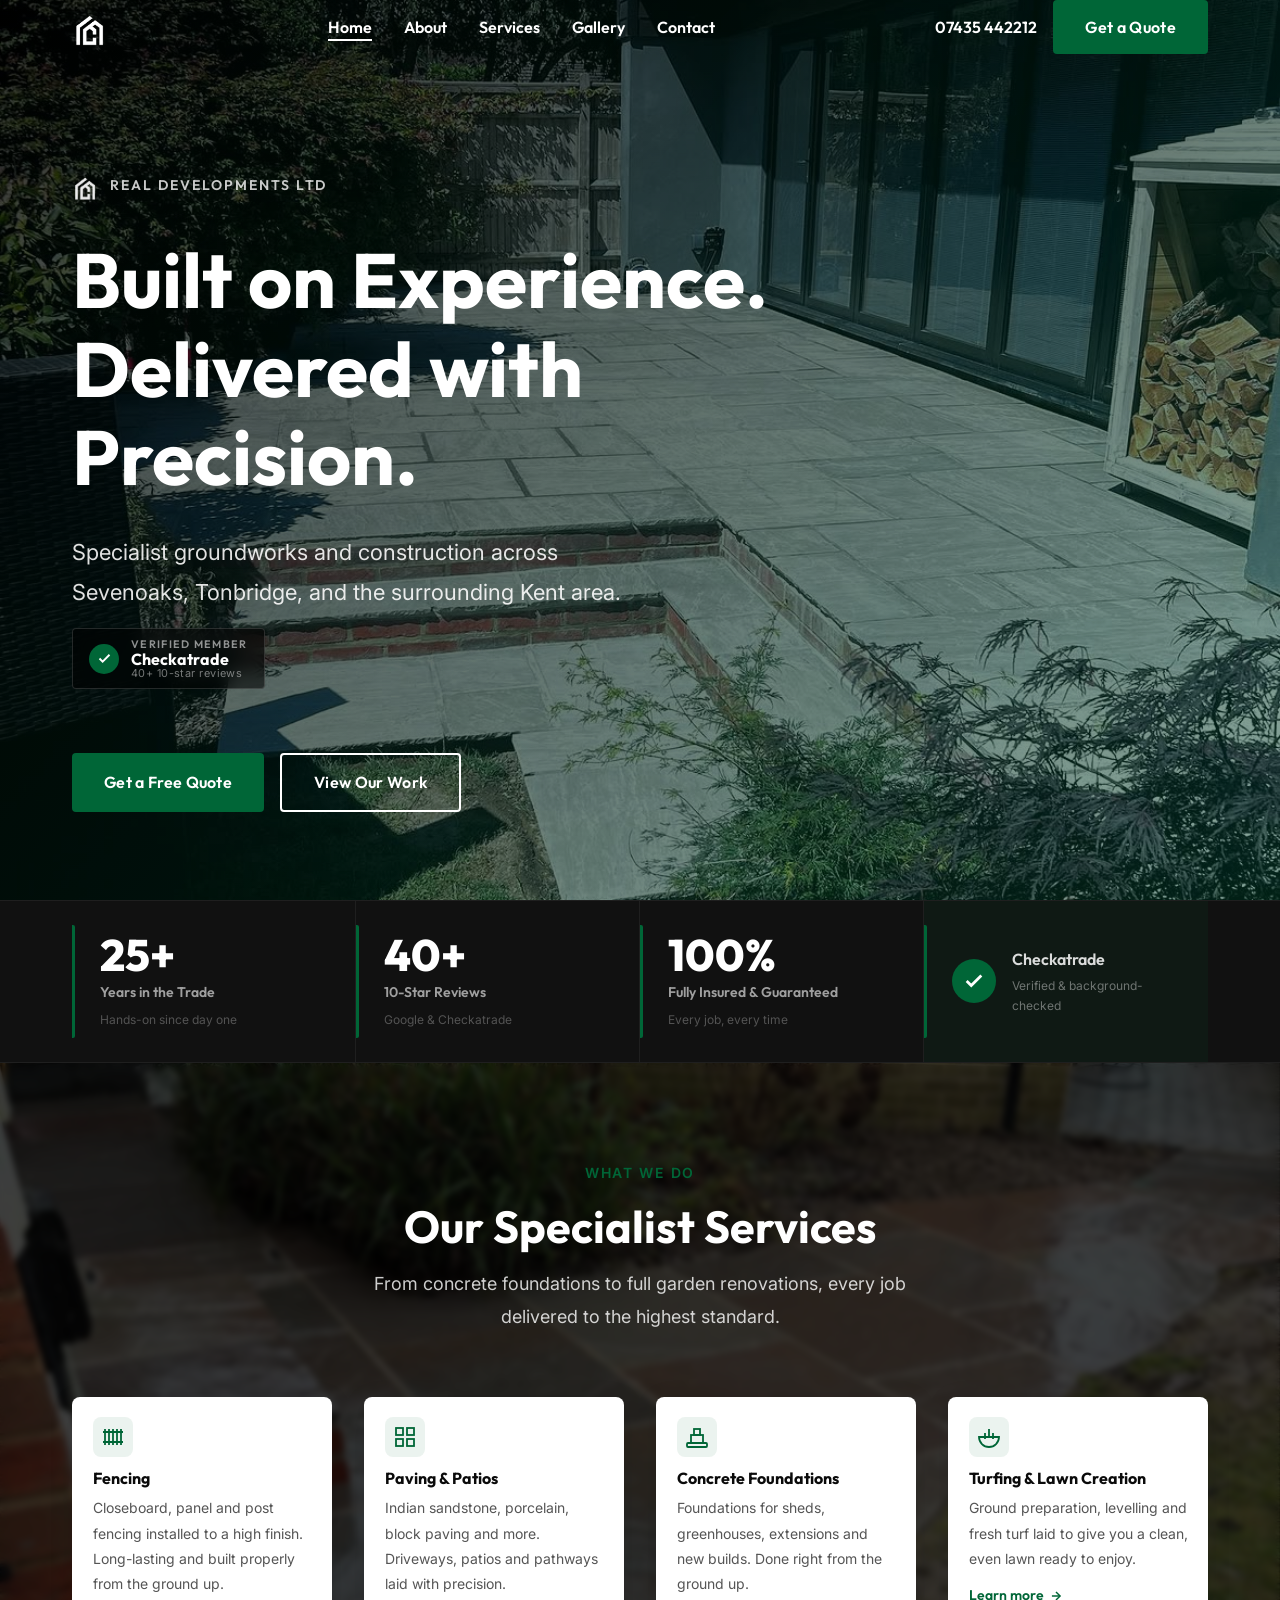
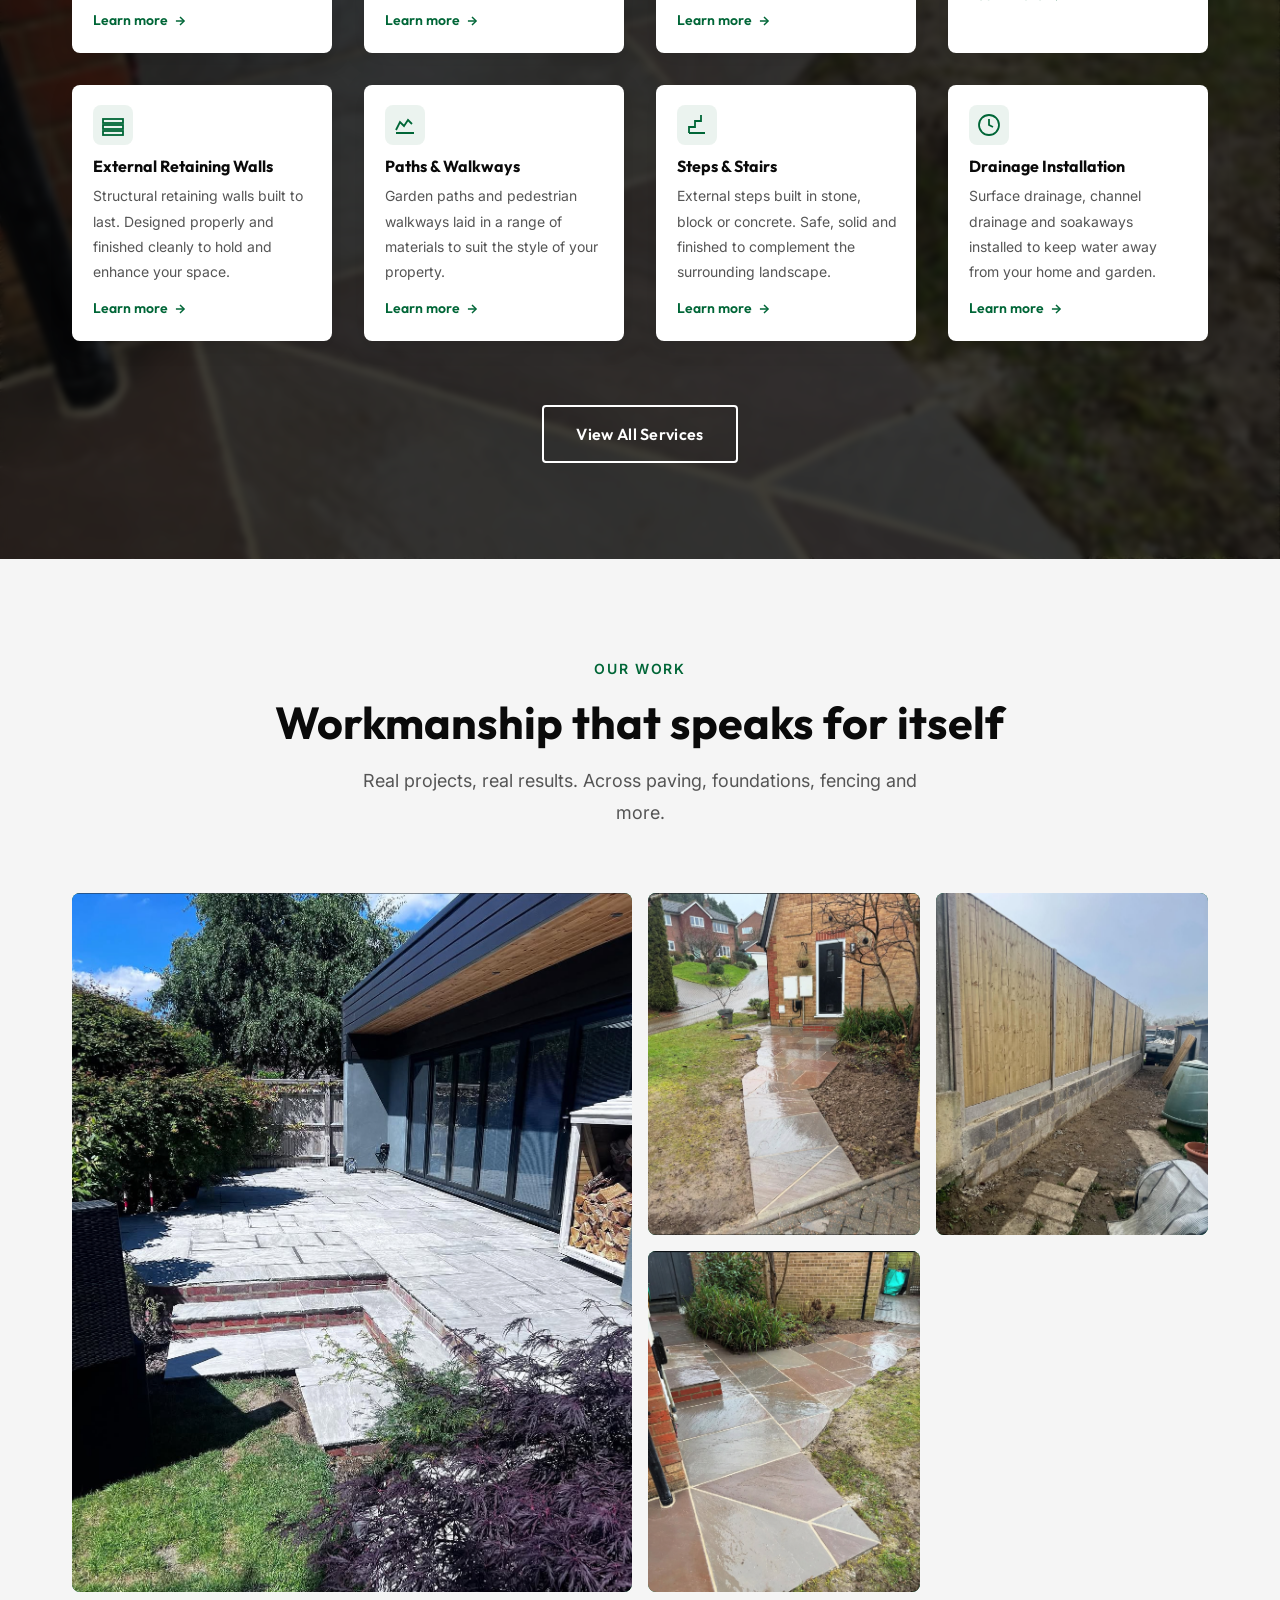
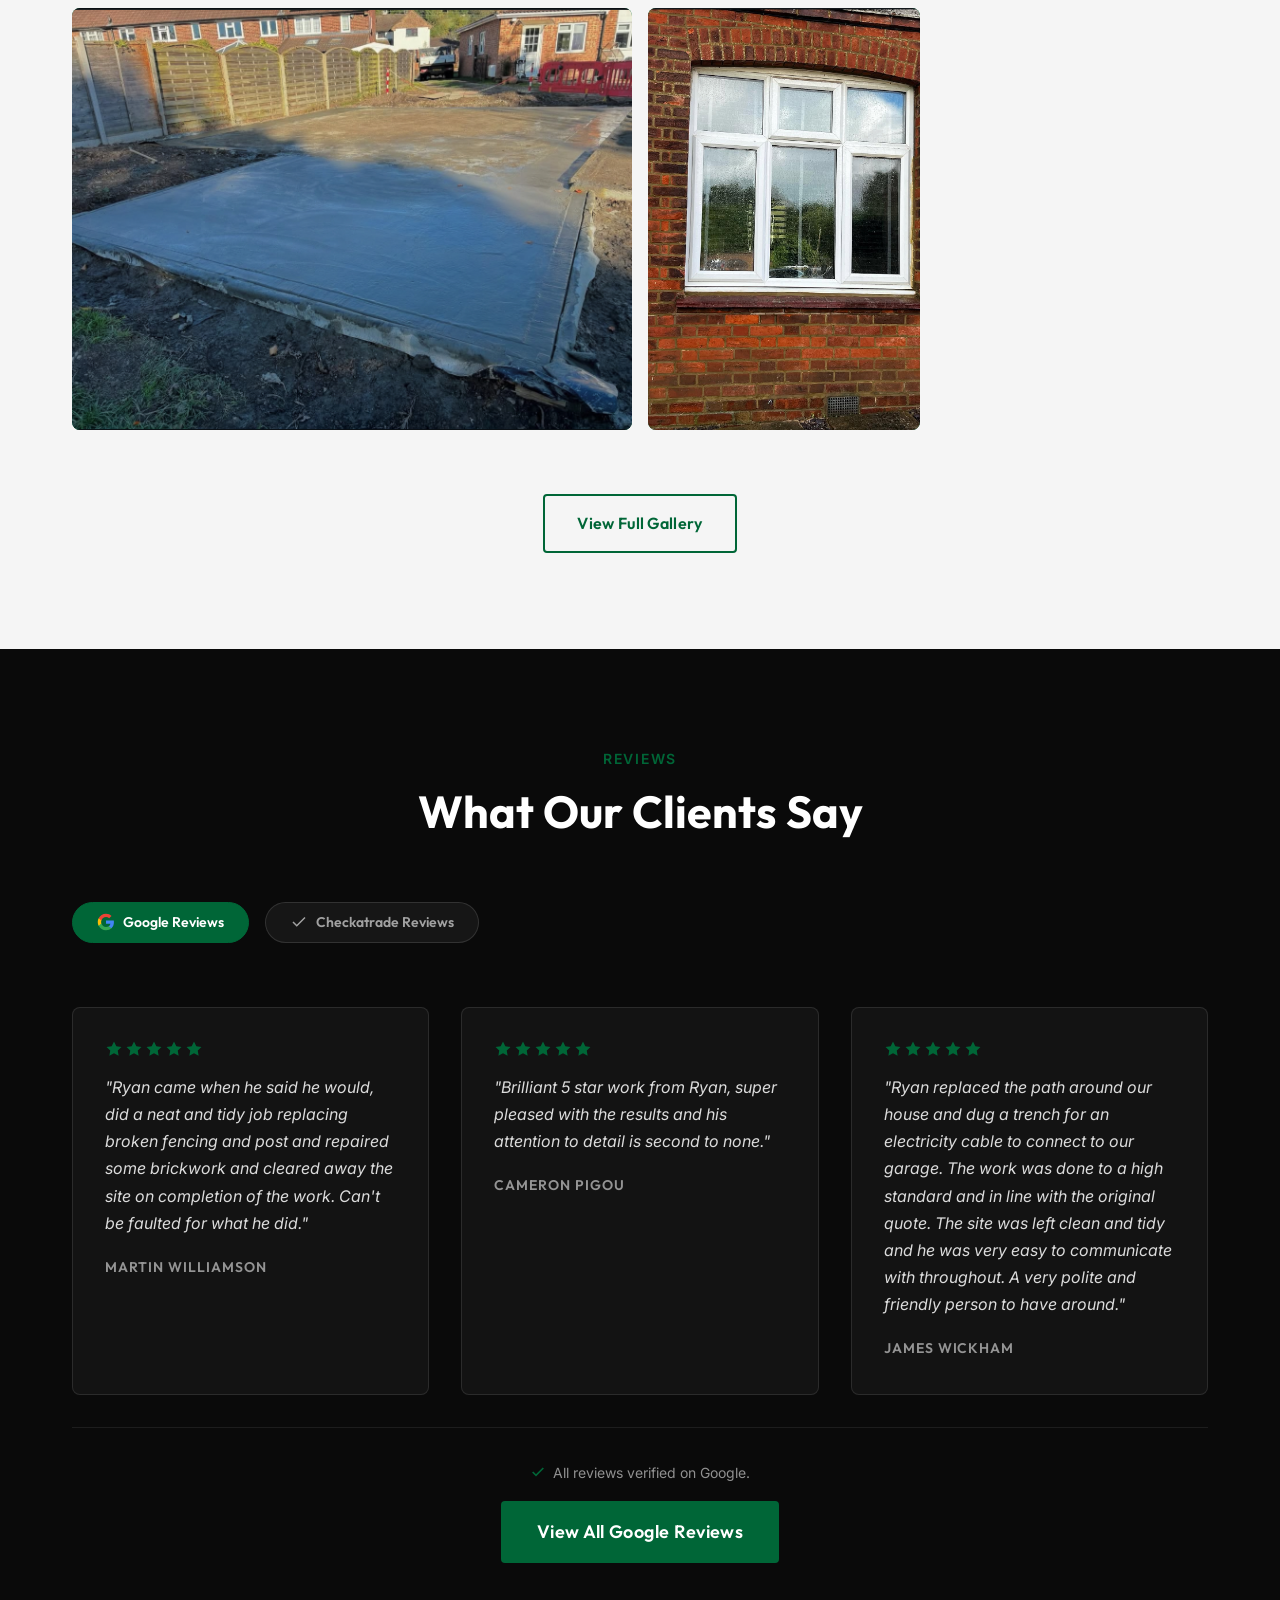
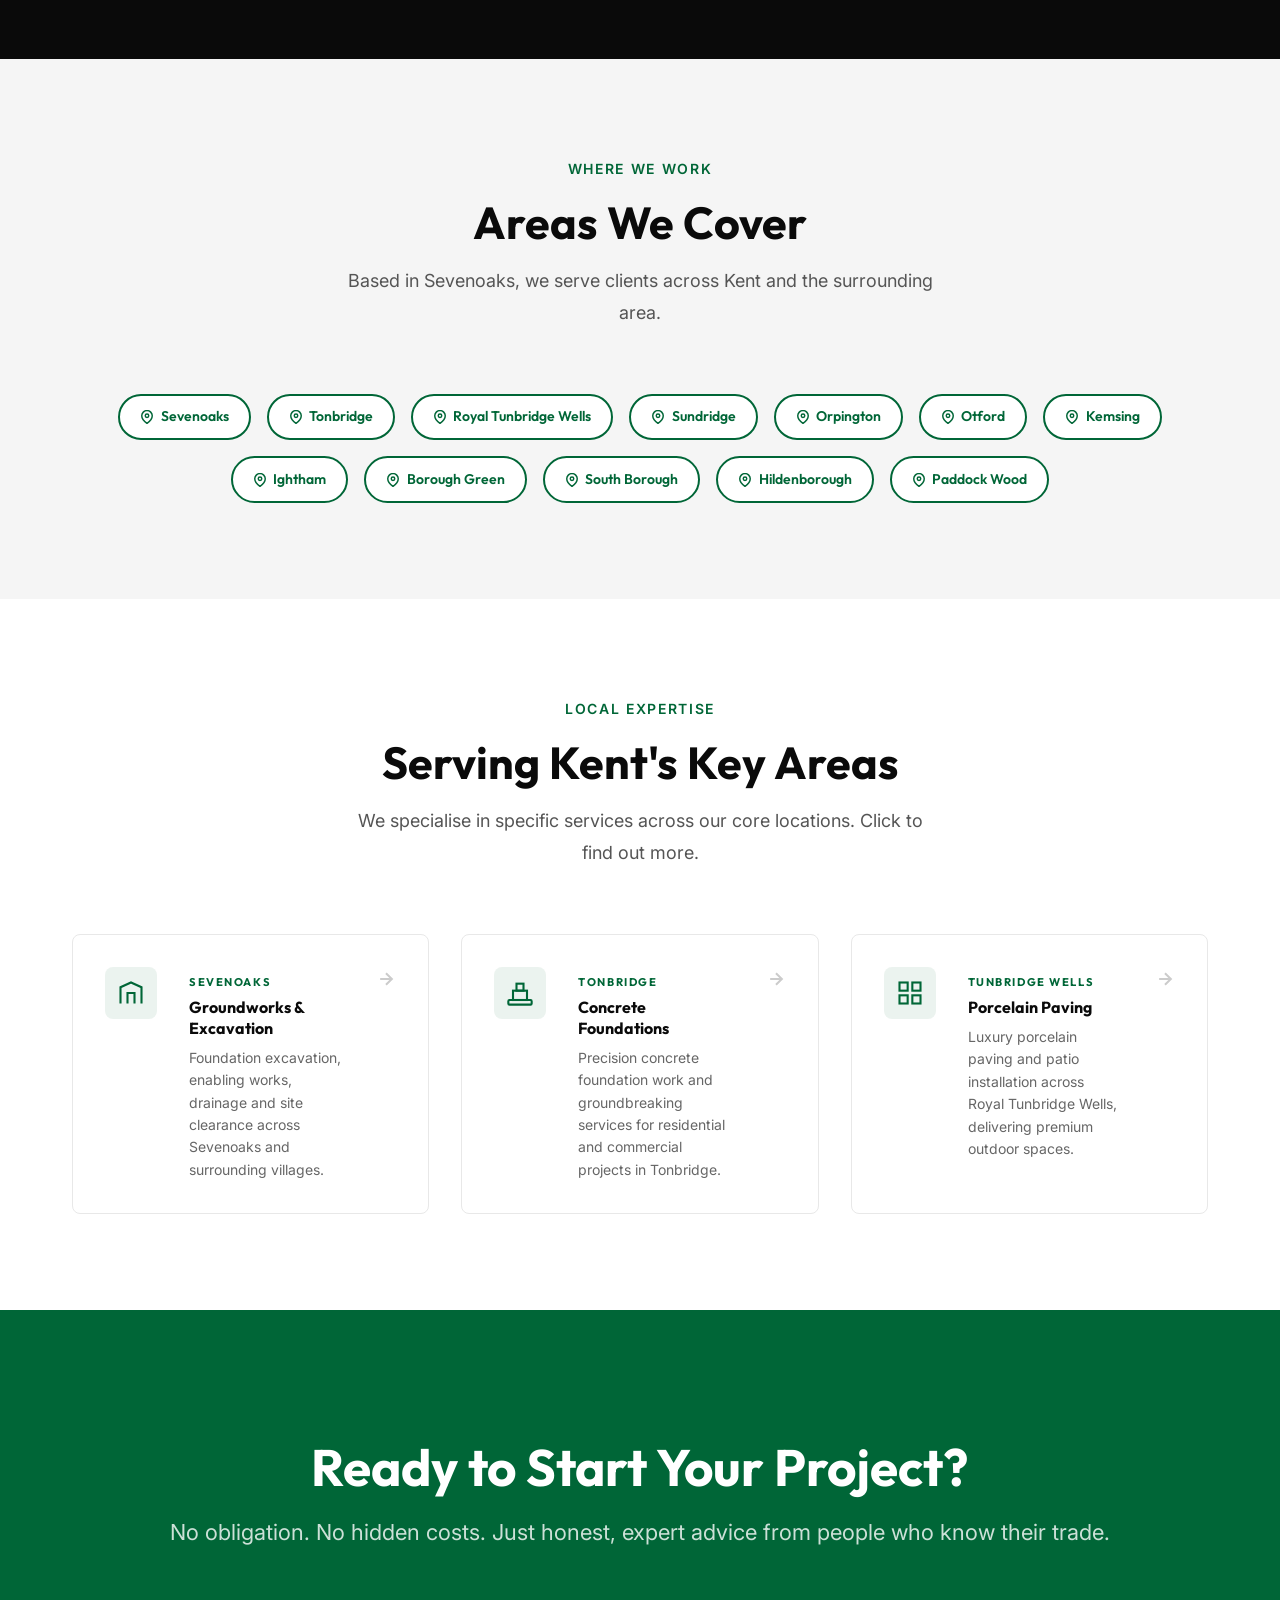
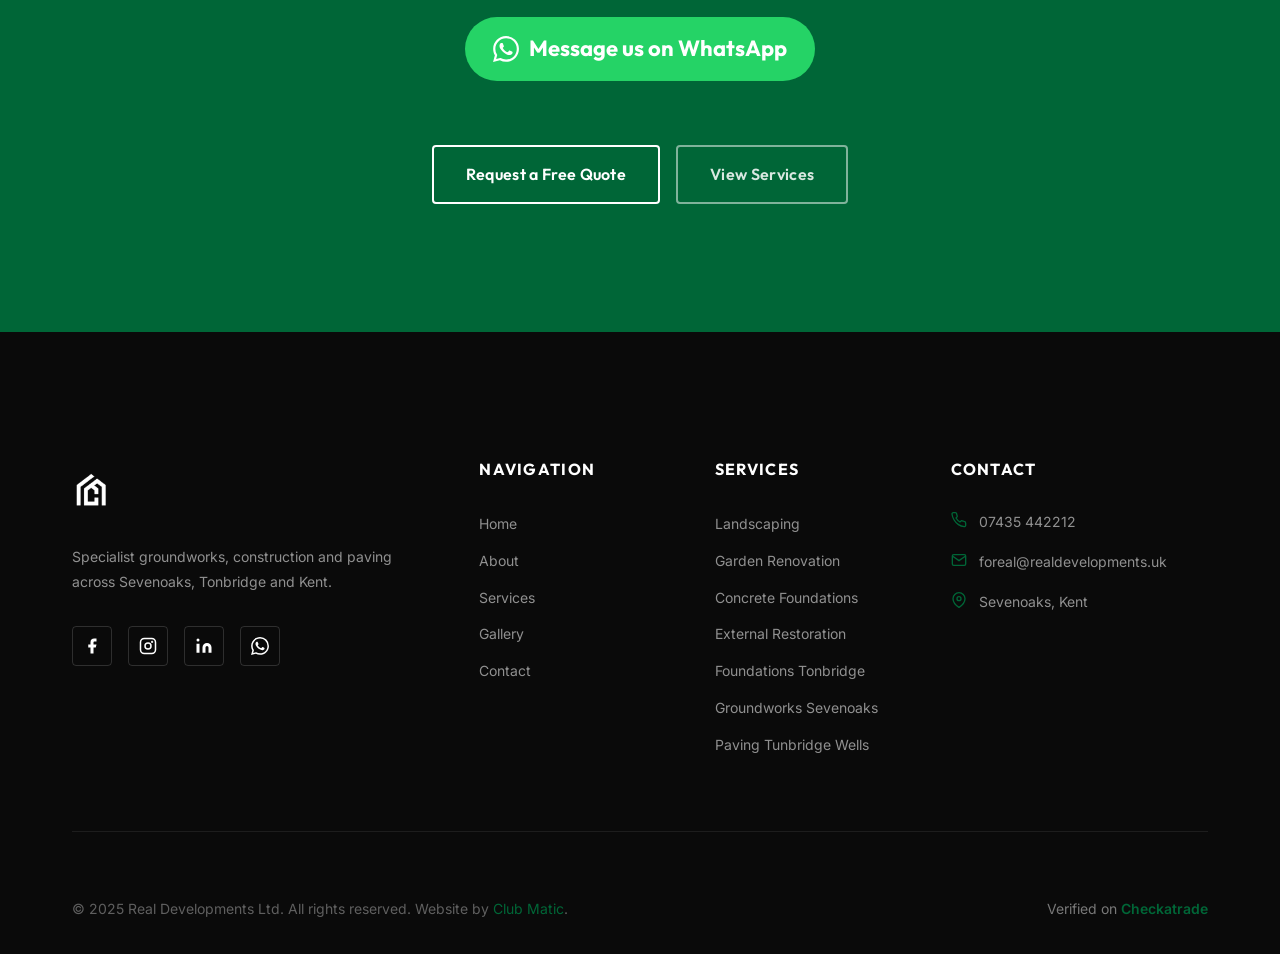
==== index.html @ 64d985bc "Apply snag list changes — all 11 items - Footer services list sorted shortest to longest - Checkatra" ====
<!DOCTYPE html>
<html lang="en">
<head>
  <meta charset="UTF-8">
  <meta name="viewport" content="width=device-width, initial-scale=1.0">
  <title>Real Developments Ltd | Groundworks & Construction Sevenoaks, Kent</title>
  <meta name="description" content="Real Developments Ltd — specialist groundworks, foundations, drainage, porcelain paving and general construction across Sevenoaks, Tonbridge, Tunbridge Wells and Kent. Plan right. Work smart.">
  <meta name="keywords" content="groundworks Sevenoaks, construction Kent, foundation excavation, porcelain paving, block paving, drainage, retaining walls, landscaping Tonbridge">
  <link rel="canonical" href="https://www.realdevelopments.uk/">

  <!-- OpenGraph -->
  <meta property="og:type" content="website">
  <meta property="og:title" content="Real Developments Ltd | Specialist Groundworks & Construction Kent">
  <meta property="og:description" content="Plan right. Work smart. Premium groundworks, foundations, paving and construction across Sevenoaks, Tonbridge and Kent.">
  <meta property="og:url" content="https://www.realdevelopments.uk/">
  <meta property="og:image" content="https://www.realdevelopments.uk/assets/images/og-image.jpg">
  <meta property="og:site_name" content="Real Developments Ltd">

  <!-- Twitter Card -->
  <meta name="twitter:card" content="summary_large_image">
  <meta name="twitter:title" content="Real Developments Ltd | Groundworks & Construction Kent">
  <meta name="twitter:description" content="Specialist groundworks and construction across Sevenoaks, Tonbridge and surrounding Kent areas.">

  <!-- Favicons -->
  <link rel="icon" type="image/png" sizes="32x32" href="/assets/favicons/favicon-32x32.png">
  <link rel="icon" type="image/png" sizes="16x16" href="/assets/favicons/favicon-16x16.png">
  <link rel="apple-touch-icon" sizes="180x180" href="/assets/favicons/apple-touch-icon.png">
  <link rel="manifest" href="/assets/favicons/site.webmanifest">
  <meta name="theme-color" content="#006637">

  <!-- Stylesheet -->
  <link rel="stylesheet" href="css/style.css?v=3">

  <!-- LocalBusiness + AggregateRating JSON-LD Schema -->
  <!-- NOTE: Update ratingCount and ratingValue once the site goes live with verified data -->
  <script type="application/ld+json">
  {
    "@context": "https://schema.org",
    "@type": "LocalBusiness",
    "name": "Real Developments Ltd",
    "description": "Specialist groundworks company and general builder covering Sevenoaks, Tonbridge, Tunbridge Wells and surrounding Kent areas.",
    "url": "https://www.realdevelopments.uk",
    "telephone": "+447435442212",
    "email": "foreal@realdevelopments.uk",
    "address": {
      "@type": "PostalAddress",
      "addressLocality": "Sevenoaks",
      "addressRegion": "Kent",
      "addressCountry": "GB"
    },
    "geo": {
      "@type": "GeoCoordinates",
      "latitude": 51.2732,
      "longitude": 0.1870
    },
    "openingHoursSpecification": {
      "@type": "OpeningHoursSpecification",
      "dayOfWeek": ["Monday","Tuesday","Wednesday","Thursday","Friday"],
      "opens": "07:30",
      "closes": "18:00"
    },
    "areaServed": [
      "Sevenoaks","Tonbridge","Tunbridge Wells","Sundridge","Orpington",
      "Otford","Kemsing","Ightham","Borough Green","Hildenborough","Paddock Wood"
    ],
    "aggregateRating": {
      "@type": "AggregateRating",
      "ratingValue": "5.0",
      "reviewCount": "40",
      "bestRating": "5",
      "worstRating": "1"
    },
    "sameAs": [
      "https://www.facebook.com/Ryan777g",
      "https://www.instagram.com/realdevelopmentsltd",
      "https://www.linkedin.com/in/ryan-cunningham-988664400",
      "https://www.checkatrade.com/trades/realdevelopments"
    ]
  }
  </script>
</head>
<body>

  <!-- ── Navigation ────────────────────────────────────────── -->
  <nav id="nav" class="transparent" aria-label="Main navigation">
    <div class="container">
      <div class="nav__inner">
        <!-- Logo -->
        <a href="index.html" class="nav__logo" aria-label="Real Developments Ltd home">
          <img src="assets/images/LOGO-transparent.png" alt="Real Developments Ltd" data-cms="global.logoAlt">
        </a>

        <!-- Desktop links -->
        <ul class="nav__links" role="list">
          <li><a href="index.html" class="active">Home</a></li>
          <li><a href="about.html">About</a></li>
          <li><a href="services.html">Services</a></li>
          <li><a href="gallery.html">Gallery</a></li>
          <li><a href="contact.html">Contact</a></li>
        </ul>

        <!-- Desktop right: phone + CTA -->
        <div class="nav__right">
          <a href="tel:+447435442212" class="nav__phone" data-cms="global.phone">07435 442212</a>
          <a href="contact.html" class="btn btn--primary">Get a Quote</a>
        </div>

        <!-- Mobile burger -->
        <button class="nav__burger" id="navBurger" aria-label="Toggle menu" aria-expanded="false">
          <span></span><span></span><span></span>
        </button>
      </div>
    </div>
  </nav>

  <!-- Mobile drawer -->
  <div class="nav__overlay" id="navOverlay"></div>
  <nav class="nav__mobile" id="navMobile" aria-label="Mobile navigation">
    <a href="index.html">Home</a>
    <a href="about.html">About</a>
    <a href="services.html">Services</a>
    <a href="gallery.html">Gallery</a>
    <a href="contact.html">Contact</a>
    <a href="contact.html" class="btn btn--primary mt-md">Get a Free Quote</a>
    <a href="tel:+447435442212" class="btn btn--outline mt-sm">07435 442212</a>
  </nav>

  <main>

    <!-- ── 1. Hero Section ──────────────────────────────────── -->
    <section class="hero" aria-label="Hero">
      <!-- Crossfade image slides — swap for your own photos when ready -->
      <div class="hero__slide active" id="heroSlide1" style="background-image:url('assets/images/uploads/paving-grey-stone-patio.jpg')"></div>
      <div class="hero__slide" id="heroSlide2" style="background-image:url('assets/images/uploads/paving-sandstone-front-driveway.jpg')"></div>
      <div class="hero__slide" id="heroSlide3" style="background-image:url('assets/images/uploads/paving-sandstone-curved-patio.jpg')"></div>
      <div class="hero__slide" id="heroSlide4" style="background-image:url('assets/images/uploads/fencing-panel-garden.jpg')"></div>
      <div class="hero__overlay"></div>
      <div class="container">
        <div class="hero__content fade-up">
          <!-- Business name above headline -->
          <div class="hero__brand">
            <img src="assets/images/LOGO-transparent.png" alt="">
            <span>Real Developments Ltd</span>
          </div>

          <h1 data-cms="homepage.heroHeadline">Built on Experience.<br><em>Delivered with Precision.</em></h1>
          <p class="hero__subheading" data-cms="homepage.heroSubheading">Specialist groundworks and construction across Sevenoaks, Tonbridge, and the surrounding Kent area.</p>

          <!-- Checkatrade trust badge — redesigned -->
          <a href="https://www.checkatrade.com/trades/realdevelopments" target="_blank" rel="noopener noreferrer" class="hero__checkatrade-badge" aria-label="Verified on Checkatrade">
            <div class="hero__checkatrade-badge__tick">
              <svg viewBox="0 0 24 24" fill="none" stroke="currentColor" stroke-width="3" aria-hidden="true"><polyline points="20 6 9 17 4 12"></polyline></svg>
            </div>
            <div class="hero__checkatrade-badge__text">
              <span class="hero__checkatrade-badge__verified">Verified Member</span>
              <span class="hero__checkatrade-badge__name">Checkatrade</span>
              <span class="hero__checkatrade-badge__rating">40+ 10-star reviews</span>
            </div>
          </a>

          <div class="hero__ctas">
            <a href="contact.html" class="btn btn--primary">Get a Free Quote</a>
            <a href="gallery.html" class="btn btn--outline">View Our Work</a>
          </div>
        </div>
      </div>
    </section>

    <!-- ── 2. Trust Bar ────────────────────────────────────── -->
    <div class="trust-bar" aria-label="Why choose us">
      <div class="container">
        <div class="trust-bar__inner">

          <div class="trust-bar__stat">
            <div class="trust-bar__stat-number" data-count-up="25" data-suffix="+">25+</div>
            <div class="trust-bar__stat-label">Years in the Trade</div>
            <div class="trust-bar__stat-sub">Hands-on since day one</div>
          </div>

          <div class="trust-bar__stat">
            <div class="trust-bar__stat-number" data-count-up="40" data-suffix="+">40+</div>
            <div class="trust-bar__stat-label">10-Star Reviews</div>
            <div class="trust-bar__stat-sub">Google &amp; Checkatrade</div>
          </div>

          <div class="trust-bar__stat">
            <div class="trust-bar__stat-number">100%</div>
            <div class="trust-bar__stat-label">Fully Insured &amp; Guaranteed</div>
            <div class="trust-bar__stat-sub">Every job, every time</div>
          </div>

          <div class="trust-bar__stat trust-bar__stat--checkatrade">
            <div class="trust-bar__checkatrade-icon" aria-hidden="true">
              <svg viewBox="0 0 24 24" fill="none" stroke="currentColor" stroke-width="3"><polyline points="20 6 9 17 4 12"></polyline></svg>
            </div>
            <div>
              <div class="trust-bar__stat-label" style="color:rgba(255,255,255,0.85);font-size:1rem;">Checkatrade</div>
              <div class="trust-bar__stat-sub" style="margin-top:0.15rem;color:rgba(255,255,255,0.40);">Verified &amp; background-checked</div>
            </div>
          </div>

        </div>
      </div>
    </div>

    <!-- ── 3. Services Section ──────────────────────────────── -->
    <section class="section" id="services" aria-labelledby="services-heading" style="position:relative;background-image:url('assets/images/uploads/paving-sandstone-curved-patio.jpg');background-size:cover;background-position:center;color:#fff;">
      <div style="position:absolute;inset:0;background:rgba(0,0,0,0.75);backdrop-filter:blur(3px);z-index:0;"></div>
      <div class="container" style="position:relative;z-index:1;">
        <div class="text-center fade-up">
          <span class="section-label" style="color:var(--green);">What We Do</span>
          <h2 id="services-heading" class="section-title" style="color:#fff;">Our Specialist Services</h2>
          <p class="section-subtitle" style="margin:0 auto var(--space-md);color:rgba(255,255,255,0.8);">From concrete foundations to full garden renovations, every job delivered to the highest standard.</p>
        </div>

        <div class="services-grid" id="servicesGrid">

          <article class="service-card fade-up stagger-1">
            <div class="service-card__icon">
              <svg width="24" height="24" viewBox="0 0 24 24" fill="none" stroke="currentColor" stroke-width="1.8" aria-hidden="true"><line x1="4" y1="4" x2="4" y2="20"/><line x1="8" y1="4" x2="8" y2="20"/><line x1="12" y1="4" x2="12" y2="20"/><line x1="16" y1="4" x2="16" y2="20"/><line x1="20" y1="4" x2="20" y2="20"/><line x1="2" y1="7" x2="22" y2="7"/><line x1="2" y1="17" x2="22" y2="17"/></svg>
            </div>
            <h3>Fencing</h3>
            <p>Closeboard, panel and post fencing installed to a high finish. Long-lasting and built properly from the ground up.</p>
            <a href="services.html" class="service-card__link">Learn more <svg width="14" height="14" viewBox="0 0 24 24" fill="none" stroke="currentColor" stroke-width="2.5" aria-hidden="true"><line x1="5" y1="12" x2="19" y2="12"/><polyline points="12 5 19 12 12 19"/></svg></a>
          </article>

          <article class="service-card fade-up stagger-2">
            <div class="service-card__icon">
              <svg width="24" height="24" viewBox="0 0 24 24" fill="none" stroke="currentColor" stroke-width="1.8" aria-hidden="true"><rect x="3" y="3" width="7" height="7"/><rect x="14" y="3" width="7" height="7"/><rect x="14" y="14" width="7" height="7"/><rect x="3" y="14" width="7" height="7"/></svg>
            </div>
            <h3>Paving &amp; Patios</h3>
            <p>Indian sandstone, porcelain, block paving and more. Driveways, patios and pathways laid with precision.</p>
            <a href="services.html" class="service-card__link">Learn more <svg width="14" height="14" viewBox="0 0 24 24" fill="none" stroke="currentColor" stroke-width="2.5" aria-hidden="true"><line x1="5" y1="12" x2="19" y2="12"/><polyline points="12 5 19 12 12 19"/></svg></a>
          </article>

          <article class="service-card fade-up stagger-3">
            <div class="service-card__icon">
              <svg width="24" height="24" viewBox="0 0 24 24" fill="none" stroke="currentColor" stroke-width="1.8" aria-hidden="true"><rect x="2" y="18" width="20" height="4" rx="1"/><rect x="6" y="10" width="12" height="8"/><rect x="9" y="4" width="6" height="6"/></svg>
            </div>
            <h3>Concrete Foundations</h3>
            <p>Foundations for sheds, greenhouses, extensions and new builds. Done right from the ground up.</p>
            <a href="services.html" class="service-card__link">Learn more <svg width="14" height="14" viewBox="0 0 24 24" fill="none" stroke="currentColor" stroke-width="2.5" aria-hidden="true"><line x1="5" y1="12" x2="19" y2="12"/><polyline points="12 5 19 12 12 19"/></svg></a>
          </article>

          <article class="service-card fade-up stagger-4">
            <div class="service-card__icon">
              <svg width="24" height="24" viewBox="0 0 24 24" fill="none" stroke="currentColor" stroke-width="1.8" aria-hidden="true"><path d="M12 22a10 10 0 0 0 10-10H2a10 10 0 0 0 10 10z"/><line x1="12" y1="12" x2="12" y2="4"/><line x1="8" y1="14" x2="8" y2="8"/><line x1="16" y1="14" x2="16" y2="8"/></svg>
            </div>
            <h3>Turfing &amp; Lawn Creation</h3>
            <p>Ground preparation, levelling and fresh turf laid to give you a clean, even lawn ready to enjoy.</p>
            <a href="services.html" class="service-card__link">Learn more <svg width="14" height="14" viewBox="0 0 24 24" fill="none" stroke="currentColor" stroke-width="2.5" aria-hidden="true"><line x1="5" y1="12" x2="19" y2="12"/><polyline points="12 5 19 12 12 19"/></svg></a>
          </article>

          <article class="service-card fade-up stagger-1">
            <div class="service-card__icon">
              <svg width="24" height="24" viewBox="0 0 24 24" fill="none" stroke="currentColor" stroke-width="1.8" aria-hidden="true"><rect x="2" y="6" width="20" height="4"/><rect x="2" y="12" width="20" height="4"/><rect x="2" y="18" width="20" height="4"/></svg>
            </div>
            <h3>External Retaining Walls</h3>
            <p>Structural retaining walls built to last. Designed properly and finished cleanly to hold and enhance your space.</p>
            <a href="services.html" class="service-card__link">Learn more <svg width="14" height="14" viewBox="0 0 24 24" fill="none" stroke="currentColor" stroke-width="2.5" aria-hidden="true"><line x1="5" y1="12" x2="19" y2="12"/><polyline points="12 5 19 12 12 19"/></svg></a>
          </article>

          <article class="service-card fade-up stagger-2">
            <div class="service-card__icon">
              <svg width="24" height="24" viewBox="0 0 24 24" fill="none" stroke="currentColor" stroke-width="1.8" aria-hidden="true"><path d="M3 17l4-8 4 4 4-6 4 4"/><line x1="3" y1="20" x2="21" y2="20"/></svg>
            </div>
            <h3>Paths &amp; Walkways</h3>
            <p>Garden paths and pedestrian walkways laid in a range of materials to suit the style of your property.</p>
            <a href="services.html" class="service-card__link">Learn more <svg width="14" height="14" viewBox="0 0 24 24" fill="none" stroke="currentColor" stroke-width="2.5" aria-hidden="true"><line x1="5" y1="12" x2="19" y2="12"/><polyline points="12 5 19 12 12 19"/></svg></a>
          </article>

          <article class="service-card fade-up stagger-3">
            <div class="service-card__icon">
              <svg width="24" height="24" viewBox="0 0 24 24" fill="none" stroke="currentColor" stroke-width="1.8" aria-hidden="true"><polyline points="4 20 4 14 10 14 10 8 16 8 16 2"/><line x1="4" y1="20" x2="20" y2="20"/></svg>
            </div>
            <h3>Steps &amp; Stairs</h3>
            <p>External steps built in stone, block or concrete. Safe, solid and finished to complement the surrounding landscape.</p>
            <a href="services.html" class="service-card__link">Learn more <svg width="14" height="14" viewBox="0 0 24 24" fill="none" stroke="currentColor" stroke-width="2.5" aria-hidden="true"><line x1="5" y1="12" x2="19" y2="12"/><polyline points="12 5 19 12 12 19"/></svg></a>
          </article>

          <article class="service-card fade-up stagger-4">
            <div class="service-card__icon">
              <svg width="24" height="24" viewBox="0 0 24 24" fill="none" stroke="currentColor" stroke-width="1.8" aria-hidden="true"><path d="M12 2C6.48 2 2 6.48 2 12s4.48 10 10 10 10-4.48 10-10S17.52 2 12 2z"/><path d="M12 6v6l4 2"/></svg>
            </div>
            <h3>Drainage Installation</h3>
            <p>Surface drainage, channel drainage and soakaways installed to keep water away from your home and garden.</p>
            <a href="services.html" class="service-card__link">Learn more <svg width="14" height="14" viewBox="0 0 24 24" fill="none" stroke="currentColor" stroke-width="2.5" aria-hidden="true"><line x1="5" y1="12" x2="19" y2="12"/><polyline points="12 5 19 12 12 19"/></svg></a>
          </article>

        </div>

        <div class="text-center mt-lg fade-up">
          <a href="services.html" class="btn btn--outline">View All Services</a>
        </div>
      </div>
    </section>

    <!-- ── 5. Visual Proof Gallery ──────────────────────────── -->
    <section class="section section--light" aria-labelledby="gallery-heading">
      <div class="container">
        <div class="text-center fade-up">
          <span class="section-label">Our Work</span>
          <h2 id="gallery-heading" class="section-title">Workmanship that speaks for itself</h2>
          <p class="section-subtitle" style="margin:0 auto var(--space-sm);">Real projects, real results. Across paving, foundations, fencing and more.</p>
        </div>

        <div class="gallery-grid" id="galleryGrid">
          <!-- Item 1 -->
          <div class="gallery-grid__item fade-up stagger-1">
            <div class="gallery-img-wrap">
              <img src="assets/images/uploads/paving-grey-stone-patio.jpg" alt="Grey stone porcelain patio" loading="lazy">
              <span class="gallery-label">Grey stone porcelain patio installation</span>
            </div>
          </div>

          <!-- Item 2 -->
          <div class="gallery-grid__item fade-up stagger-2">
            <div class="gallery-img-wrap">
              <img src="assets/images/uploads/paving-sandstone-pathway.jpg" alt="Autumn Blend Indian Sandstone paving walkway" loading="lazy">
              <span class="gallery-label">Autumn Blend Indian Sandstone paving walkway installed.</span>
            </div>
          </div>

          <!-- Item 3 -->
          <div class="gallery-grid__item fade-up stagger-3">
            <div class="gallery-img-wrap">
              <img src="assets/images/uploads/fencing-panel-concrete-base.jpg" alt="Fence panels with concrete block base" loading="lazy">
              <span class="gallery-label">Fence panel installation with concrete base</span>
            </div>
          </div>

          <!-- Item 4 -->
          <div class="gallery-grid__item fade-up stagger-1">
            <div class="gallery-img-wrap">
              <img src="assets/images/uploads/paving-sandstone-curved-patio.jpg" alt="Sandstone curved patio" loading="lazy">
              <span class="gallery-label">Curved Indian sandstone patio</span>
            </div>
          </div>

          <!-- Item 5: Wide span -->
          <div class="gallery-grid__item fade-up stagger-2">
            <div class="gallery-img-wrap">
              <img src="assets/images/uploads/concrete-foundation-slab.jpg" alt="Concrete foundation slab" loading="lazy">
              <span class="gallery-label">Concrete Foundation</span>
            </div>
          </div>

          <!-- Item 6 -->
          <div class="gallery-grid__item fade-up stagger-3">
            <div class="gallery-img-wrap">
              <img src="assets/images/uploads/repointing-brick-surround.jpg" alt="Repointed brickwork on property exterior" loading="lazy">
              <span class="gallery-label">Repointed brickwork on property exterior</span>
            </div>
          </div>
        </div>

        <div class="text-center mt-lg fade-up">
          <a href="gallery.html" class="btn btn--outline-green">View Full Gallery</a>
        </div>
      </div>
    </section>

    <!-- ── 6. Testimonials Section ──────────────────────────── -->
    <section class="section section--dark" aria-labelledby="reviews-heading">
      <div class="container">
        <div class="text-center fade-up" style="margin-bottom:var(--space-lg);">
          <span class="section-label" style="color:var(--green);">Reviews</span>
          <h2 id="reviews-heading" class="section-title" style="color:var(--white);">What Our Clients Say</h2>
        </div>

        <!-- Review source tabs -->
        <div class="reviews-tabs" role="tablist" aria-label="Review sources">
          <button class="reviews-tab active" role="tab" aria-selected="true" aria-controls="panel-google" id="tab-google" data-tab="google">
            <!-- Inline Google icon -->
            <svg viewBox="0 0 24 24" fill="currentColor" aria-hidden="true" width="18" height="18"><path d="M22.56 12.25c0-.78-.07-1.53-.2-2.25H12v4.26h5.92c-.26 1.37-1.04 2.53-2.21 3.31v2.77h3.57c2.08-1.92 3.28-4.74 3.28-8.09z" fill="#4285F4"/><path d="M12 23c2.97 0 5.46-.98 7.28-2.66l-3.57-2.77c-.98.66-2.23 1.06-3.71 1.06-2.86 0-5.29-1.93-6.16-4.53H2.18v2.84C3.99 20.53 7.7 23 12 23z" fill="#34A853"/><path d="M5.84 14.09c-.22-.66-.35-1.36-.35-2.09s.13-1.43.35-2.09V7.07H2.18C1.43 8.55 1 10.22 1 12s.43 3.45 1.18 4.93l3.66-2.84z" fill="#FBBC05"/><path d="M12 5.38c1.62 0 3.06.56 4.21 1.64l3.15-3.15C17.45 2.09 14.97 1 12 1 7.7 1 3.99 3.47 2.18 7.07l3.66 2.84c.87-2.6 3.3-4.53 6.16-4.53z" fill="#EA4335"/></svg>
            Google Reviews
          </button>
          <button class="reviews-tab" role="tab" aria-selected="false" aria-controls="panel-checkatrade" id="tab-checkatrade" data-tab="checkatrade">
            <svg viewBox="0 0 24 24" fill="none" stroke="currentColor" stroke-width="2" aria-hidden="true" width="18" height="18"><polyline points="20 6 9 17 4 12"></polyline></svg>
            Checkatrade Reviews
          </button>
        </div>

        <!-- Google Reviews Panel -->
        <div class="reviews-panel active" id="panel-google" role="tabpanel" aria-labelledby="tab-google">
          <div class="reviews-grid">
            <article class="review-card fade-up stagger-1">
              <div class="review-card__stars" aria-label="5 stars">
                <svg viewBox="0 0 24 24" fill="currentColor" aria-hidden="true"><polygon points="12 2 15.09 8.26 22 9.27 17 14.14 18.18 21.02 12 17.77 5.82 21.02 7 14.14 2 9.27 8.91 8.26 12 2"/></svg>
                <svg viewBox="0 0 24 24" fill="currentColor" aria-hidden="true"><polygon points="12 2 15.09 8.26 22 9.27 17 14.14 18.18 21.02 12 17.77 5.82 21.02 7 14.14 2 9.27 8.91 8.26 12 2"/></svg>
                <svg viewBox="0 0 24 24" fill="currentColor" aria-hidden="true"><polygon points="12 2 15.09 8.26 22 9.27 17 14.14 18.18 21.02 12 17.77 5.82 21.02 7 14.14 2 9.27 8.91 8.26 12 2"/></svg>
                <svg viewBox="0 0 24 24" fill="currentColor" aria-hidden="true"><polygon points="12 2 15.09 8.26 22 9.27 17 14.14 18.18 21.02 12 17.77 5.82 21.02 7 14.14 2 9.27 8.91 8.26 12 2"/></svg>
                <svg viewBox="0 0 24 24" fill="currentColor" aria-hidden="true"><polygon points="12 2 15.09 8.26 22 9.27 17 14.14 18.18 21.02 12 17.77 5.82 21.02 7 14.14 2 9.27 8.91 8.26 12 2"/></svg>
              </div>
              <p class="review-card__text">"Ryan came when he said he would, did a neat and tidy job replacing broken fencing and post and repaired some brickwork and cleared away the site on completion of the work. Can't be faulted for what he did."</p>
              <span class="review-card__author">Martin Williamson</span>
            </article>

            <article class="review-card fade-up stagger-2">
              <div class="review-card__stars" aria-label="5 stars">
                <svg viewBox="0 0 24 24" fill="currentColor" aria-hidden="true"><polygon points="12 2 15.09 8.26 22 9.27 17 14.14 18.18 21.02 12 17.77 5.82 21.02 7 14.14 2 9.27 8.91 8.26 12 2"/></svg>
                <svg viewBox="0 0 24 24" fill="currentColor" aria-hidden="true"><polygon points="12 2 15.09 8.26 22 9.27 17 14.14 18.18 21.02 12 17.77 5.82 21.02 7 14.14 2 9.27 8.91 8.26 12 2"/></svg>
                <svg viewBox="0 0 24 24" fill="currentColor" aria-hidden="true"><polygon points="12 2 15.09 8.26 22 9.27 17 14.14 18.18 21.02 12 17.77 5.82 21.02 7 14.14 2 9.27 8.91 8.26 12 2"/></svg>
                <svg viewBox="0 0 24 24" fill="currentColor" aria-hidden="true"><polygon points="12 2 15.09 8.26 22 9.27 17 14.14 18.18 21.02 12 17.77 5.82 21.02 7 14.14 2 9.27 8.91 8.26 12 2"/></svg>
                <svg viewBox="0 0 24 24" fill="currentColor" aria-hidden="true"><polygon points="12 2 15.09 8.26 22 9.27 17 14.14 18.18 21.02 12 17.77 5.82 21.02 7 14.14 2 9.27 8.91 8.26 12 2"/></svg>
              </div>
              <p class="review-card__text">"Brilliant 5 star work from Ryan, super pleased with the results and his attention to detail is second to none."</p>
              <span class="review-card__author">Cameron Pigou</span>
            </article>

            <article class="review-card fade-up stagger-3">
              <div class="review-card__stars" aria-label="5 stars">
                <svg viewBox="0 0 24 24" fill="currentColor" aria-hidden="true"><polygon points="12 2 15.09 8.26 22 9.27 17 14.14 18.18 21.02 12 17.77 5.82 21.02 7 14.14 2 9.27 8.91 8.26 12 2"/></svg>
                <svg viewBox="0 0 24 24" fill="currentColor" aria-hidden="true"><polygon points="12 2 15.09 8.26 22 9.27 17 14.14 18.18 21.02 12 17.77 5.82 21.02 7 14.14 2 9.27 8.91 8.26 12 2"/></svg>
                <svg viewBox="0 0 24 24" fill="currentColor" aria-hidden="true"><polygon points="12 2 15.09 8.26 22 9.27 17 14.14 18.18 21.02 12 17.77 5.82 21.02 7 14.14 2 9.27 8.91 8.26 12 2"/></svg>
                <svg viewBox="0 0 24 24" fill="currentColor" aria-hidden="true"><polygon points="12 2 15.09 8.26 22 9.27 17 14.14 18.18 21.02 12 17.77 5.82 21.02 7 14.14 2 9.27 8.91 8.26 12 2"/></svg>
                <svg viewBox="0 0 24 24" fill="currentColor" aria-hidden="true"><polygon points="12 2 15.09 8.26 22 9.27 17 14.14 18.18 21.02 12 17.77 5.82 21.02 7 14.14 2 9.27 8.91 8.26 12 2"/></svg>
              </div>
              <p class="review-card__text">"Ryan replaced the path around our house and dug a trench for an electricity cable to connect to our garage. The work was done to a high standard and in line with the original quote. The site was left clean and tidy and he was very easy to communicate with throughout. A very polite and friendly person to have around."</p>
              <span class="review-card__author">James Wickham</span>
            </article>
          </div>

          <div class="checkatrade-cta">
            <p class="checkatrade-cta__trust">
              <svg width="16" height="16" viewBox="0 0 24 24" fill="none" stroke="currentColor" stroke-width="2.5" aria-hidden="true"><polyline points="20 6 9 17 4 12"></polyline></svg>
              All reviews verified on Google.
            </p>
            <a href="https://share.google/uyPgYdpOWrHep6boD" target="_blank" rel="noopener noreferrer" class="btn btn--checkatrade">View All Google Reviews</a>
          </div>
        </div>

        <!-- Checkatrade Reviews Panel -->
        <div class="reviews-panel" id="panel-checkatrade" role="tabpanel" aria-labelledby="tab-checkatrade">
          <div class="reviews-grid">
            <article class="review-card fade-up stagger-1">
              <div class="review-card__stars" aria-label="10 out of 10">
                <svg viewBox="0 0 24 24" fill="currentColor" aria-hidden="true"><polygon points="12 2 15.09 8.26 22 9.27 17 14.14 18.18 21.02 12 17.77 5.82 21.02 7 14.14 2 9.27 8.91 8.26 12 2"/></svg>
                <svg viewBox="0 0 24 24" fill="currentColor" aria-hidden="true"><polygon points="12 2 15.09 8.26 22 9.27 17 14.14 18.18 21.02 12 17.77 5.82 21.02 7 14.14 2 9.27 8.91 8.26 12 2"/></svg>
                <svg viewBox="0 0 24 24" fill="currentColor" aria-hidden="true"><polygon points="12 2 15.09 8.26 22 9.27 17 14.14 18.18 21.02 12 17.77 5.82 21.02 7 14.14 2 9.27 8.91 8.26 12 2"/></svg>
                <svg viewBox="0 0 24 24" fill="currentColor" aria-hidden="true"><polygon points="12 2 15.09 8.26 22 9.27 17 14.14 18.18 21.02 12 17.77 5.82 21.02 7 14.14 2 9.27 8.91 8.26 12 2"/></svg>
                <svg viewBox="0 0 24 24" fill="currentColor" aria-hidden="true"><polygon points="12 2 15.09 8.26 22 9.27 17 14.14 18.18 21.02 12 17.77 5.82 21.02 7 14.14 2 9.27 8.91 8.26 12 2"/></svg>
                <svg viewBox="0 0 24 24" fill="currentColor" aria-hidden="true"><polygon points="12 2 15.09 8.26 22 9.27 17 14.14 18.18 21.02 12 17.77 5.82 21.02 7 14.14 2 9.27 8.91 8.26 12 2"/></svg>
                <svg viewBox="0 0 24 24" fill="currentColor" aria-hidden="true"><polygon points="12 2 15.09 8.26 22 9.27 17 14.14 18.18 21.02 12 17.77 5.82 21.02 7 14.14 2 9.27 8.91 8.26 12 2"/></svg>
                <svg viewBox="0 0 24 24" fill="currentColor" aria-hidden="true"><polygon points="12 2 15.09 8.26 22 9.27 17 14.14 18.18 21.02 12 17.77 5.82 21.02 7 14.14 2 9.27 8.91 8.26 12 2"/></svg>
                <svg viewBox="0 0 24 24" fill="currentColor" aria-hidden="true"><polygon points="12 2 15.09 8.26 22 9.27 17 14.14 18.18 21.02 12 17.77 5.82 21.02 7 14.14 2 9.27 8.91 8.26 12 2"/></svg>
                <svg viewBox="0 0 24 24" fill="currentColor" aria-hidden="true"><polygon points="12 2 15.09 8.26 22 9.27 17 14.14 18.18 21.02 12 17.77 5.82 21.02 7 14.14 2 9.27 8.91 8.26 12 2"/></svg>
                <span style="font-size:0.75rem;font-weight:700;margin-left:4px;color:var(--green);">10/10</span>
              </div>
              <p class="review-card__text">"I had my exterior render painted including the wooden soffits, repairing cracks and painting the tiled sills. The job required full scaffold and was completed on time to an exceptional quality. Ryan went above and beyond — even re-painted my down pipes with no extra charge. I recommend Real Developments Ltd and they are my first call for future jobs."</p>
              <span class="review-card__author">Full exterior painting &amp; drive work · TN14</span>
            </article>

            <article class="review-card fade-up stagger-2">
              <div class="review-card__stars" aria-label="10 out of 10">
                <svg viewBox="0 0 24 24" fill="currentColor" aria-hidden="true"><polygon points="12 2 15.09 8.26 22 9.27 17 14.14 18.18 21.02 12 17.77 5.82 21.02 7 14.14 2 9.27 8.91 8.26 12 2"/></svg>
                <svg viewBox="0 0 24 24" fill="currentColor" aria-hidden="true"><polygon points="12 2 15.09 8.26 22 9.27 17 14.14 18.18 21.02 12 17.77 5.82 21.02 7 14.14 2 9.27 8.91 8.26 12 2"/></svg>
                <svg viewBox="0 0 24 24" fill="currentColor" aria-hidden="true"><polygon points="12 2 15.09 8.26 22 9.27 17 14.14 18.18 21.02 12 17.77 5.82 21.02 7 14.14 2 9.27 8.91 8.26 12 2"/></svg>
                <svg viewBox="0 0 24 24" fill="currentColor" aria-hidden="true"><polygon points="12 2 15.09 8.26 22 9.27 17 14.14 18.18 21.02 12 17.77 5.82 21.02 7 14.14 2 9.27 8.91 8.26 12 2"/></svg>
                <svg viewBox="0 0 24 24" fill="currentColor" aria-hidden="true"><polygon points="12 2 15.09 8.26 22 9.27 17 14.14 18.18 21.02 12 17.77 5.82 21.02 7 14.14 2 9.27 8.91 8.26 12 2"/></svg>
                <svg viewBox="0 0 24 24" fill="currentColor" aria-hidden="true"><polygon points="12 2 15.09 8.26 22 9.27 17 14.14 18.18 21.02 12 17.77 5.82 21.02 7 14.14 2 9.27 8.91 8.26 12 2"/></svg>
                <svg viewBox="0 0 24 24" fill="currentColor" aria-hidden="true"><polygon points="12 2 15.09 8.26 22 9.27 17 14.14 18.18 21.02 12 17.77 5.82 21.02 7 14.14 2 9.27 8.91 8.26 12 2"/></svg>
                <svg viewBox="0 0 24 24" fill="currentColor" aria-hidden="true"><polygon points="12 2 15.09 8.26 22 9.27 17 14.14 18.18 21.02 12 17.77 5.82 21.02 7 14.14 2 9.27 8.91 8.26 12 2"/></svg>
                <svg viewBox="0 0 24 24" fill="currentColor" aria-hidden="true"><polygon points="12 2 15.09 8.26 22 9.27 17 14.14 18.18 21.02 12 17.77 5.82 21.02 7 14.14 2 9.27 8.91 8.26 12 2"/></svg>
                <svg viewBox="0 0 24 24" fill="currentColor" aria-hidden="true"><polygon points="12 2 15.09 8.26 22 9.27 17 14.14 18.18 21.02 12 17.77 5.82 21.02 7 14.14 2 9.27 8.91 8.26 12 2"/></svg>
                <span style="font-size:0.75rem;font-weight:700;margin-left:4px;color:var(--green);">10/10</span>
              </div>
              <p class="review-card__text">"Ryan did an amazing job for us in building our garden patio. The work was done to a very high standard and he was always tidy and courteous."</p>
              <span class="review-card__author">Patio building · TN9</span>
            </article>

            <article class="review-card fade-up stagger-3">
              <div class="review-card__stars" aria-label="10 out of 10">
                <svg viewBox="0 0 24 24" fill="currentColor" aria-hidden="true"><polygon points="12 2 15.09 8.26 22 9.27 17 14.14 18.18 21.02 12 17.77 5.82 21.02 7 14.14 2 9.27 8.91 8.26 12 2"/></svg>
                <svg viewBox="0 0 24 24" fill="currentColor" aria-hidden="true"><polygon points="12 2 15.09 8.26 22 9.27 17 14.14 18.18 21.02 12 17.77 5.82 21.02 7 14.14 2 9.27 8.91 8.26 12 2"/></svg>
                <svg viewBox="0 0 24 24" fill="currentColor" aria-hidden="true"><polygon points="12 2 15.09 8.26 22 9.27 17 14.14 18.18 21.02 12 17.77 5.82 21.02 7 14.14 2 9.27 8.91 8.26 12 2"/></svg>
                <svg viewBox="0 0 24 24" fill="currentColor" aria-hidden="true"><polygon points="12 2 15.09 8.26 22 9.27 17 14.14 18.18 21.02 12 17.77 5.82 21.02 7 14.14 2 9.27 8.91 8.26 12 2"/></svg>
                <svg viewBox="0 0 24 24" fill="currentColor" aria-hidden="true"><polygon points="12 2 15.09 8.26 22 9.27 17 14.14 18.18 21.02 12 17.77 5.82 21.02 7 14.14 2 9.27 8.91 8.26 12 2"/></svg>
                <svg viewBox="0 0 24 24" fill="currentColor" aria-hidden="true"><polygon points="12 2 15.09 8.26 22 9.27 17 14.14 18.18 21.02 12 17.77 5.82 21.02 7 14.14 2 9.27 8.91 8.26 12 2"/></svg>
                <svg viewBox="0 0 24 24" fill="currentColor" aria-hidden="true"><polygon points="12 2 15.09 8.26 22 9.27 17 14.14 18.18 21.02 12 17.77 5.82 21.02 7 14.14 2 9.27 8.91 8.26 12 2"/></svg>
                <svg viewBox="0 0 24 24" fill="currentColor" aria-hidden="true"><polygon points="12 2 15.09 8.26 22 9.27 17 14.14 18.18 21.02 12 17.77 5.82 21.02 7 14.14 2 9.27 8.91 8.26 12 2"/></svg>
                <svg viewBox="0 0 24 24" fill="currentColor" aria-hidden="true"><polygon points="12 2 15.09 8.26 22 9.27 17 14.14 18.18 21.02 12 17.77 5.82 21.02 7 14.14 2 9.27 8.91 8.26 12 2"/></svg>
                <svg viewBox="0 0 24 24" fill="currentColor" aria-hidden="true"><polygon points="12 2 15.09 8.26 22 9.27 17 14.14 18.18 21.02 12 17.77 5.82 21.02 7 14.14 2 9.27 8.91 8.26 12 2"/></svg>
                <span style="font-size:0.75rem;font-weight:700;margin-left:4px;color:var(--green);">10/10</span>
              </div>
              <p class="review-card__text">"Ryan did a great job — understood exactly what was required, didn't try to make it more complicated than necessary and completed the work efficiently and with minimal disruption. The finished job looks good and the site was left tidy."</p>
              <span class="review-card__author">Small retaining wall · TN13</span>
            </article>
          </div>

          <!-- Checkatrade CTA -->
          <div class="checkatrade-cta">
            <p class="checkatrade-cta__trust">
              <svg width="16" height="16" viewBox="0 0 24 24" fill="none" stroke="currentColor" stroke-width="2.5" aria-hidden="true"><polyline points="20 6 9 17 4 12"></polyline></svg>
              We're proud members of Checkatrade. Every review is verified.
            </p>
            <a href="https://www.checkatrade.com/trades/realdevelopments" target="_blank" rel="noopener noreferrer" class="btn btn--checkatrade">See All Our Reviews on Checkatrade</a>
          </div>
        </div>
      </div>
    </section>

    <!-- ── 7. Coverage Areas ─────────────────────────────────── -->
    <section class="section section--light" aria-labelledby="coverage-heading">
      <div class="container text-center">
        <span class="section-label fade-up">Where We Work</span>
        <h2 id="coverage-heading" class="section-title fade-up stagger-1">Areas We Cover</h2>
        <p class="section-subtitle fade-up stagger-2" style="margin:0 auto var(--space-sm);">Based in Sevenoaks, we serve clients across Kent and the surrounding area.</p>

        <div class="coverage-badges fade-up stagger-3" id="coverageBadges">
          <a href="groundworks-sevenoaks.html" class="coverage-badge coverage-badge--link"><svg width="14" height="14" viewBox="0 0 24 24" fill="none" stroke="currentColor" stroke-width="2.5" aria-hidden="true"><path d="M21 10c0 7-9 13-9 13s-9-6-9-13a9 9 0 0 1 18 0z"/><circle cx="12" cy="10" r="3"/></svg>Sevenoaks</a>
          <a href="concrete-foundations-tonbridge.html" class="coverage-badge coverage-badge--link"><svg width="14" height="14" viewBox="0 0 24 24" fill="none" stroke="currentColor" stroke-width="2.5" aria-hidden="true"><path d="M21 10c0 7-9 13-9 13s-9-6-9-13a9 9 0 0 1 18 0z"/><circle cx="12" cy="10" r="3"/></svg>Tonbridge</a>
          <a href="porcelain-paving-tunbridge-wells.html" class="coverage-badge coverage-badge--link"><svg width="14" height="14" viewBox="0 0 24 24" fill="none" stroke="currentColor" stroke-width="2.5" aria-hidden="true"><path d="M21 10c0 7-9 13-9 13s-9-6-9-13a9 9 0 0 1 18 0z"/><circle cx="12" cy="10" r="3"/></svg>Royal Tunbridge Wells</a>
          <span class="coverage-badge"><svg width="14" height="14" viewBox="0 0 24 24" fill="none" stroke="currentColor" stroke-width="2.5" aria-hidden="true"><path d="M21 10c0 7-9 13-9 13s-9-6-9-13a9 9 0 0 1 18 0z"/><circle cx="12" cy="10" r="3"/></svg>Sundridge</span>
          <span class="coverage-badge"><svg width="14" height="14" viewBox="0 0 24 24" fill="none" stroke="currentColor" stroke-width="2.5" aria-hidden="true"><path d="M21 10c0 7-9 13-9 13s-9-6-9-13a9 9 0 0 1 18 0z"/><circle cx="12" cy="10" r="3"/></svg>Orpington</span>
          <span class="coverage-badge"><svg width="14" height="14" viewBox="0 0 24 24" fill="none" stroke="currentColor" stroke-width="2.5" aria-hidden="true"><path d="M21 10c0 7-9 13-9 13s-9-6-9-13a9 9 0 0 1 18 0z"/><circle cx="12" cy="10" r="3"/></svg>Otford</span>
          <span class="coverage-badge"><svg width="14" height="14" viewBox="0 0 24 24" fill="none" stroke="currentColor" stroke-width="2.5" aria-hidden="true"><path d="M21 10c0 7-9 13-9 13s-9-6-9-13a9 9 0 0 1 18 0z"/><circle cx="12" cy="10" r="3"/></svg>Kemsing</span>
          <span class="coverage-badge"><svg width="14" height="14" viewBox="0 0 24 24" fill="none" stroke="currentColor" stroke-width="2.5" aria-hidden="true"><path d="M21 10c0 7-9 13-9 13s-9-6-9-13a9 9 0 0 1 18 0z"/><circle cx="12" cy="10" r="3"/></svg>Ightham</span>
          <span class="coverage-badge"><svg width="14" height="14" viewBox="0 0 24 24" fill="none" stroke="currentColor" stroke-width="2.5" aria-hidden="true"><path d="M21 10c0 7-9 13-9 13s-9-6-9-13a9 9 0 0 1 18 0z"/><circle cx="12" cy="10" r="3"/></svg>Borough Green</span>
          <span class="coverage-badge"><svg width="14" height="14" viewBox="0 0 24 24" fill="none" stroke="currentColor" stroke-width="2.5" aria-hidden="true"><path d="M21 10c0 7-9 13-9 13s-9-6-9-13a9 9 0 0 1 18 0z"/><circle cx="12" cy="10" r="3"/></svg>South Borough</span>
          <span class="coverage-badge"><svg width="14" height="14" viewBox="0 0 24 24" fill="none" stroke="currentColor" stroke-width="2.5" aria-hidden="true"><path d="M21 10c0 7-9 13-9 13s-9-6-9-13a9 9 0 0 1 18 0z"/><circle cx="12" cy="10" r="3"/></svg>Hildenborough</span>
          <span class="coverage-badge"><svg width="14" height="14" viewBox="0 0 24 24" fill="none" stroke="currentColor" stroke-width="2.5" aria-hidden="true"><path d="M21 10c0 7-9 13-9 13s-9-6-9-13a9 9 0 0 1 18 0z"/><circle cx="12" cy="10" r="3"/></svg>Paddock Wood</span>
        </div>
      </div>
    </section>

    <!-- ── 8. Location Pages ──────────────────────────────────── -->
    <section class="section" aria-labelledby="location-heading">
      <div class="container">
        <div class="text-center fade-up">
          <span class="section-label">Local Expertise</span>
          <h2 id="location-heading" class="section-title">Serving Kent's Key Areas</h2>
          <p class="section-subtitle" style="margin:0 auto var(--space-lg);">We specialise in specific services across our core locations. Click to find out more.</p>
        </div>
        <div class="location-cards">
          <a href="groundworks-sevenoaks.html" class="location-card fade-up stagger-1">
            <div class="location-card__icon">
              <svg width="28" height="28" viewBox="0 0 24 24" fill="none" stroke="currentColor" stroke-width="1.8" aria-hidden="true"><path d="M3 21V7l9-4 9 4v14M9 21V12h6v9"/></svg>
            </div>
            <div class="location-card__body">
              <span class="location-card__location">Sevenoaks</span>
              <h3>Groundworks &amp; Excavation</h3>
              <p>Foundation excavation, enabling works, drainage and site clearance across Sevenoaks and surrounding villages.</p>
            </div>
            <span class="location-card__arrow" aria-hidden="true">
              <svg width="20" height="20" viewBox="0 0 24 24" fill="none" stroke="currentColor" stroke-width="2.5"><line x1="5" y1="12" x2="19" y2="12"/><polyline points="12 5 19 12 12 19"/></svg>
            </span>
          </a>

          <a href="concrete-foundations-tonbridge.html" class="location-card fade-up stagger-2">
            <div class="location-card__icon">
              <svg width="28" height="28" viewBox="0 0 24 24" fill="none" stroke="currentColor" stroke-width="1.8" aria-hidden="true"><rect x="2" y="18" width="20" height="4" rx="1"/><rect x="6" y="10" width="12" height="8"/><rect x="9" y="4" width="6" height="6"/></svg>
            </div>
            <div class="location-card__body">
              <span class="location-card__location">Tonbridge</span>
              <h3>Concrete Foundations</h3>
              <p>Precision concrete foundation work and groundbreaking services for residential and commercial projects in Tonbridge.</p>
            </div>
            <span class="location-card__arrow" aria-hidden="true">
              <svg width="20" height="20" viewBox="0 0 24 24" fill="none" stroke="currentColor" stroke-width="2.5"><line x1="5" y1="12" x2="19" y2="12"/><polyline points="12 5 19 12 12 19"/></svg>
            </span>
          </a>

          <a href="porcelain-paving-tunbridge-wells.html" class="location-card fade-up stagger-3">
            <div class="location-card__icon">
              <svg width="28" height="28" viewBox="0 0 24 24" fill="none" stroke="currentColor" stroke-width="1.8" aria-hidden="true"><rect x="3" y="3" width="7" height="7"/><rect x="14" y="3" width="7" height="7"/><rect x="14" y="14" width="7" height="7"/><rect x="3" y="14" width="7" height="7"/></svg>
            </div>
            <div class="location-card__body">
              <span class="location-card__location">Tunbridge Wells</span>
              <h3>Porcelain Paving</h3>
              <p>Luxury porcelain paving and patio installation across Royal Tunbridge Wells, delivering premium outdoor spaces.</p>
            </div>
            <span class="location-card__arrow" aria-hidden="true">
              <svg width="20" height="20" viewBox="0 0 24 24" fill="none" stroke="currentColor" stroke-width="2.5"><line x1="5" y1="12" x2="19" y2="12"/><polyline points="12 5 19 12 12 19"/></svg>
            </span>
          </a>
        </div>
      </div>
    </section>

    <!-- ── 9. Impact CTA ─────────────────────────────────────── -->
    <section class="section--green impact-cta" aria-label="Call to action">
      <div class="container">
        <h2 class="fade-up">Ready to Start Your Project?</h2>
        <p class="fade-up stagger-1">No obligation. No hidden costs. Just honest, expert advice from people who know their trade.</p>
        <a href="https://wa.me/447435442212" class="impact-cta__whatsapp fade-up stagger-2" target="_blank" rel="noopener noreferrer" aria-label="Message us on WhatsApp">
          <svg viewBox="0 0 24 24" fill="currentColor" aria-hidden="true" width="26" height="26"><path d="M17.472 14.382c-.297-.149-1.758-.867-2.03-.967-.273-.099-.471-.148-.67.15-.197.297-.767.966-.94 1.164-.173.199-.347.223-.644.075-.297-.15-1.255-.463-2.39-1.475-.883-.788-1.48-1.761-1.653-2.059-.173-.297-.018-.458.13-.606.134-.133.298-.347.446-.52.149-.174.198-.298.298-.497.099-.198.05-.371-.025-.52-.075-.149-.669-1.612-.916-2.207-.242-.579-.487-.5-.669-.51-.173-.008-.371-.01-.57-.01-.198 0-.52.074-.792.372-.272.297-1.04 1.016-1.04 2.479 0 1.462 1.065 2.875 1.213 3.074.149.198 2.096 3.2 5.077 4.487.709.306 1.262.489 1.694.625.712.227 1.36.195 1.871.118.571-.085 1.758-.719 2.006-1.413.248-.694.248-1.289.173-1.413-.074-.124-.272-.198-.57-.347m-5.421 7.403h-.004a9.87 9.87 0 0 1-5.031-1.378l-.361-.214-3.741.982.998-3.648-.235-.374a9.86 9.86 0 0 1-1.51-5.26c.001-5.45 4.436-9.884 9.888-9.884 2.64 0 5.122 1.03 6.988 2.898a9.825 9.825 0 0 1 2.893 6.994c-.003 5.45-4.437 9.884-9.885 9.884m8.413-18.297A11.815 11.815 0 0 0 12.05 0C5.495 0 .16 5.335.157 11.892c0 2.096.547 4.142 1.588 5.945L.057 24l6.305-1.654a11.882 11.882 0 0 0 5.683 1.448h.005c6.554 0 11.89-5.335 11.893-11.893A11.821 11.821 0 0 0 20.464 3.488"/></svg>
          Message us on WhatsApp
        </a>
        <div class="impact-cta__actions fade-up stagger-3">
          <a href="contact.html" class="btn btn--outline">Request a Free Quote</a>
          <a href="services.html" class="btn btn--outline" style="border-color:rgba(255,255,255,0.5);color:rgba(255,255,255,0.85);">View Services</a>
        </div>
      </div>
    </section>

  </main>

  <!-- ── Footer ─────────────────────────────────────────────── -->
  <footer class="footer" aria-label="Site footer">
    <div class="container">
      <div class="footer__grid">
        <!-- Brand column -->
        <div class="footer__brand">
          <img src="assets/images/LOGO-transparent.png" alt="Real Developments Ltd">
          <p>Specialist groundworks, construction and paving across Sevenoaks, Tonbridge and Kent.</p>
          <div class="footer__social">
            <a href="https://facebook.com/Ryan777g" target="_blank" rel="noopener noreferrer" aria-label="Facebook">
              <svg viewBox="0 0 24 24" fill="currentColor" aria-hidden="true"><path d="M18 2h-3a5 5 0 0 0-5 5v3H7v4h3v8h4v-8h3l1-4h-4V7a1 1 0 0 1 1-1h3z"/></svg>
            </a>
            <a href="https://instagram.com/realdevelopmentsltd" target="_blank" rel="noopener noreferrer" aria-label="Instagram">
              <svg viewBox="0 0 24 24" fill="none" stroke="currentColor" stroke-width="2" aria-hidden="true"><rect x="2" y="2" width="20" height="20" rx="5"/><circle cx="12" cy="12" r="4"/><circle cx="17.5" cy="6.5" r="0.5" fill="currentColor"/></svg>
            </a>
            <a href="https://www.linkedin.com/in/ryan-cunningham-988664400" target="_blank" rel="noopener noreferrer" aria-label="LinkedIn">
              <svg viewBox="0 0 24 24" fill="currentColor" aria-hidden="true"><path d="M16 8a6 6 0 0 1 6 6v7h-4v-7a2 2 0 0 0-2-2 2 2 0 0 0-2 2v7h-4v-7a6 6 0 0 1 6-6z"/><rect x="2" y="9" width="4" height="12"/><circle cx="4" cy="4" r="2"/></svg>
            </a>
            <a href="https://wa.me/447435442212" target="_blank" rel="noopener noreferrer" aria-label="WhatsApp">
              <svg viewBox="0 0 24 24" fill="currentColor" aria-hidden="true"><path d="M17.472 14.382c-.297-.149-1.758-.867-2.03-.967-.273-.099-.471-.148-.67.15-.197.297-.767.966-.94 1.164-.173.199-.347.223-.644.075-.297-.15-1.255-.463-2.39-1.475-.883-.788-1.48-1.761-1.653-2.059-.173-.297-.018-.458.13-.606.134-.133.298-.347.446-.52.149-.174.198-.298.298-.497.099-.198.05-.371-.025-.52-.075-.149-.669-1.612-.916-2.207-.242-.579-.487-.5-.669-.51-.173-.008-.371-.01-.57-.01-.198 0-.52.074-.792.372-.272.297-1.04 1.016-1.04 2.479 0 1.462 1.065 2.875 1.213 3.074.149.198 2.096 3.2 5.077 4.487.709.306 1.262.489 1.694.625.712.227 1.36.195 1.871.118.571-.085 1.758-.719 2.006-1.413.248-.694.248-1.289.173-1.413-.074-.124-.272-.198-.57-.347m-5.421 7.403h-.004a9.87 9.87 0 0 1-5.031-1.378l-.361-.214-3.741.982.998-3.648-.235-.374a9.86 9.86 0 0 1-1.51-5.26c.001-5.45 4.436-9.884 9.888-9.884 2.64 0 5.122 1.03 6.988 2.898a9.825 9.825 0 0 1 2.893 6.994c-.003 5.45-4.437 9.884-9.885 9.884m8.413-18.297A11.815 11.815 0 0 0 12.05 0C5.495 0 .16 5.335.157 11.892c0 2.096.547 4.142 1.588 5.945L.057 24l6.305-1.654a11.882 11.882 0 0 0 5.683 1.448h.005c6.554 0 11.89-5.335 11.893-11.893A11.821 11.821 0 0 0 20.464 3.488"/></svg>
            </a>
          </div>
        </div>

        <!-- Navigation column -->
        <div class="footer__col">
          <h4>Navigation</h4>
          <ul>
            <li><a href="index.html">Home</a></li>
            <li><a href="about.html">About</a></li>
            <li><a href="services.html">Services</a></li>
            <li><a href="gallery.html">Gallery</a></li>
            <li><a href="contact.html">Contact</a></li>
          </ul>
        </div>

        <!-- Services column -->
        <div class="footer__col">
          <h4>Services</h4>
          <ul>
            <li><a href="landscaping.html">Landscaping</a></li>
            <li><a href="garden-renovation.html">Garden Renovation</a></li>
            <li><a href="concrete-foundations.html">Concrete Foundations</a></li>
            <li><a href="external-restoration.html">External Restoration</a></li>
            <li><a href="concrete-foundations-tonbridge.html">Foundations Tonbridge</a></li>
            <li><a href="groundworks-sevenoaks.html">Groundworks Sevenoaks</a></li>
            <li><a href="porcelain-paving-tunbridge-wells.html">Paving Tunbridge Wells</a></li>
          </ul>
        </div>

        <!-- Contact column -->
        <div class="footer__col">
          <h4>Contact</h4>
          <div class="footer__contact-item">
            <svg width="16" height="16" viewBox="0 0 24 24" fill="none" stroke="currentColor" stroke-width="2" aria-hidden="true"><path d="M22 16.92v3a2 2 0 0 1-2.18 2 19.79 19.79 0 0 1-8.63-3.07A19.5 19.5 0 0 1 4.69 12 19.79 19.79 0 0 1 1.56 3.36 2 2 0 0 1 3.53 1H6.5a2 2 0 0 1 2 1.72 12.84 12.84 0 0 0 .7 2.81 2 2 0 0 1-.45 2.11L7.5 9a16 16 0 0 0 6 6l1.27-1.27a2 2 0 0 1 2.11-.45 12.84 12.84 0 0 0 2.81.7A2 2 0 0 1 21.73 16a2 2 0 0 0 .27.92z"/></svg>
            <a href="tel:+447435442212">07435 442212</a>
          </div>
          <div class="footer__contact-item">
            <svg width="16" height="16" viewBox="0 0 24 24" fill="none" stroke="currentColor" stroke-width="2" aria-hidden="true"><path d="M4 4h16c1.1 0 2 .9 2 2v12c0 1.1-.9 2-2 2H4c-1.1 0-2-.9-2-2V6c0-1.1.9-2 2-2z"/><polyline points="22,6 12,13 2,6"/></svg>
            <a href="mailto:foreal@realdevelopments.uk">foreal@realdevelopments.uk</a>
          </div>
          <div class="footer__contact-item">
            <svg width="16" height="16" viewBox="0 0 24 24" fill="none" stroke="currentColor" stroke-width="2" aria-hidden="true"><path d="M21 10c0 7-9 13-9 13s-9-6-9-13a9 9 0 0 1 18 0z"/><circle cx="12" cy="10" r="3"/></svg>
            <span>Sevenoaks, Kent</span>
          </div>
        </div>
      </div>

      <!-- Footer bottom -->
      <div class="footer__bottom">
        <p class="footer__copy">&copy; 2025 Real Developments Ltd. All rights reserved. Website by <a href="https://clubmaticuk.com" target="_blank" rel="noopener noreferrer">Club Matic</a>.</p>
        <p class="footer__checkatrade">Verified on <a href="https://www.checkatrade.com/trades/realdevelopments" target="_blank" rel="noopener noreferrer">Checkatrade</a></p>
      </div>
    </div>
  </footer>

  <script src="js/main.js"></script>
</body>
</html>
---- css/style.css ----
/* ============================================================
   Real Developments Ltd — Main Stylesheet
   Brand Colours:
   --green:       #006637
   --white:       #FFFFFF
   --dark:        #0A0A0A
   --light-bg:    #F5F5F5
   --green-hover: #004F2B
   Fonts: Outfit (headlines), Inter (body)
   ============================================================ */

@import url('https://fonts.googleapis.com/css2?family=Outfit:wght@400;600;700;800&family=Inter:wght@300;400;500;600&display=swap');

/* ── CSS Custom Properties ─────────────────────────────────── */
:root {
  --green:       #006637;
  --white:       #FFFFFF;
  --dark:        #0A0A0A;
  --light-bg:    #F5F5F5;
  --green-hover: #004F2B;

  /* Spacing scale */
  --space-xs:  0.5rem;
  --space-sm:  1rem;
  --space-md:  2rem;
  --space-lg:  4rem;
  --space-xl:  6rem;
  --space-2xl: 8rem;

  /* Typography scale */
  --text-sm:   0.875rem;
  --text-base: 1rem;
  --text-md:   1.125rem;
  --text-lg:   1.375rem;
  --text-xl:   1.75rem;
  --text-2xl:  2.25rem;
  --text-3xl:  3rem;
  --text-4xl:  4rem;
  --text-hero: clamp(2.5rem, 6vw, 5rem);

  /* Transitions */
  --transition: 0.3s ease;
  --transition-slow: 0.5s ease;

  /* Borders */
  --radius: 4px;
  --radius-md: 8px;

  /* Nav height */
  --nav-h: 80px;

  /* Shadow */
  --shadow: 0 4px 24px rgba(0,0,0,0.10);
  --shadow-hover: 0 8px 40px rgba(0,0,0,0.18);
}

/* ── Global Reset ──────────────────────────────────────────── */
*, *::before, *::after {
  box-sizing: border-box;
  margin: 0;
  padding: 0;
}

html {
  scroll-behavior: smooth;
  font-size: 16px;
}

body {
  font-family: 'Inter', sans-serif;
  font-size: var(--text-base);
  line-height: 1.7;
  color: var(--dark);
  background: var(--white);
  overflow-x: hidden;
}

img {
  max-width: 100%;
  height: auto;
  display: block;
}

a {
  color: inherit;
  text-decoration: none;
}

ul, ol {
  list-style: none;
}

button {
  cursor: pointer;
  font-family: inherit;
  border: none;
  background: none;
}

/* ── Typography ───────────────────────────────────────────── */
h1, h2, h3, h4, h5, h6 {
  font-family: 'Outfit', sans-serif;
  font-weight: 700;
  line-height: 1.15;
  color: var(--dark);
}

h1 { font-size: var(--text-hero); }
h2 { font-size: var(--text-3xl); }
h3 { font-size: var(--text-xl); }
h4 { font-size: var(--text-lg); }

p {
  font-size: var(--text-md);
  color: #333;
  line-height: 1.8;
}

.section-label {
  display: inline-block;
  font-size: var(--text-sm);
  font-weight: 600;
  letter-spacing: 0.12em;
  text-transform: uppercase;
  color: var(--green);
  margin-bottom: var(--space-sm);
}

.section-title {
  font-size: clamp(1.8rem, 3.5vw, var(--text-3xl));
  margin-bottom: var(--space-sm);
}

.section-subtitle {
  font-size: var(--text-md);
  color: #555;
  max-width: 600px;
}

/* ── Layout ───────────────────────────────────────────────── */
.container {
  width: 100%;
  max-width: 1200px;
  margin: 0 auto;
  padding: 0 var(--space-md);
}

.section {
  padding: var(--space-xl) 0;
}

.section--dark {
  background: var(--dark);
}

.section--light {
  background: var(--light-bg);
}

.section--green {
  background: var(--green);
}

/* ── Buttons ──────────────────────────────────────────────── */
.btn {
  display: inline-flex;
  align-items: center;
  gap: var(--space-xs);
  padding: 0.85rem 2rem;
  border-radius: var(--radius);
  font-family: 'Outfit', sans-serif;
  font-size: var(--text-base);
  font-weight: 600;
  letter-spacing: 0.02em;
  transition: background var(--transition), color var(--transition), transform var(--transition), box-shadow var(--transition);
}

.btn--primary {
  background: var(--green);
  color: var(--white);
}
.btn--primary:hover {
  background: var(--green-hover);
  transform: translateY(-2px);
  box-shadow: var(--shadow-hover);
}

.btn--outline {
  background: transparent;
  color: var(--white);
  border: 2px solid var(--white);
}
.btn--outline:hover {
  background: var(--white);
  color: var(--green);
  transform: translateY(-2px);
}

.btn--outline-green {
  background: transparent;
  color: var(--green);
  border: 2px solid var(--green);
}
.btn--outline-green:hover {
  background: var(--green);
  color: var(--white);
}

.btn--checkatrade {
  background: var(--green);
  color: var(--white);
  padding: 1rem 2.25rem;
  font-size: var(--text-md);
}
.btn--checkatrade:hover {
  background: var(--green-hover);
  transform: translateY(-2px);
  box-shadow: var(--shadow-hover);
}

/* ── Navigation ───────────────────────────────────────────── */
#nav {
  position: fixed;
  top: 0;
  left: 0;
  width: 100%;
  height: var(--nav-h);
  z-index: 1000;
  transition: background var(--transition), box-shadow var(--transition);
}

#nav.transparent {
  background: transparent;
}

#nav.scrolled {
  background: var(--green);
  box-shadow: 0 2px 20px rgba(0,0,0,0.25);
}

.nav__inner {
  display: flex;
  align-items: center;
  justify-content: space-between;
  height: 100%;
  gap: var(--space-md);
}

.nav__logo img {
  height: 48px;
  width: auto;
  object-fit: contain;
  filter: brightness(0) invert(1);
}

.nav__logo--dark-bg img {
  filter: brightness(0) invert(1);
}

.nav__links {
  display: flex;
  align-items: center;
  gap: var(--space-md);
}

.nav__links a {
  font-family: 'Outfit', sans-serif;
  font-size: var(--text-base);
  font-weight: 600;
  color: var(--white);
  position: relative;
  transition: opacity var(--transition);
}

.nav__links a::after {
  content: '';
  position: absolute;
  bottom: -4px;
  left: 0;
  width: 0;
  height: 2px;
  background: var(--white);
  transition: width var(--transition);
}

.nav__links a:hover::after,
.nav__links a.active::after {
  width: 100%;
}

.nav__right {
  display: flex;
  align-items: center;
  gap: var(--space-sm);
}

.nav__phone {
  font-family: 'Outfit', sans-serif;
  font-weight: 600;
  color: var(--white);
  font-size: var(--text-base);
}

.nav__phone:hover {
  opacity: 0.85;
}

/* Burger */
.nav__burger {
  display: none;
  flex-direction: column;
  justify-content: center;
  gap: 6px;
  width: 44px;
  height: 44px;
  padding: 8px;
  position: relative;
  z-index: 1100;
  border-radius: var(--radius);
}

.nav__burger span {
  display: block;
  width: 100%;
  height: 3px;
  background: #FFFFFF;
  border-radius: 3px;
  transition: all var(--transition);
  transform-origin: center;
}

.nav__burger.open span:nth-child(1) {
  transform: translateY(7px) rotate(45deg);
}
.nav__burger.open span:nth-child(2) {
  opacity: 0;
  transform: scaleX(0);
}
.nav__burger.open span:nth-child(3) {
  transform: translateY(-7px) rotate(-45deg);
}

/* Mobile nav drawer */
.nav__mobile {
  position: fixed;
  top: 0;
  right: -100%;
  width: 100%;
  max-width: 320px;
  height: 100vh;
  background: var(--dark);
  z-index: 1050;
  display: flex;
  flex-direction: column;
  justify-content: center;
  align-items: center;
  padding: var(--space-2xl) var(--space-md);
  transition: right var(--transition-slow);
}

.nav__mobile.open {
  right: 0;
}

.nav__mobile a {
  display: block;
  width: 100%;
  font-family: 'Outfit', sans-serif;
  font-size: 1rem;
  font-weight: 600;
  color: var(--white);
  padding: 0.65rem 0;
  border-bottom: 1px solid rgba(255,255,255,0.08);
  transition: color var(--transition);
  letter-spacing: 0.02em;
  text-align: center;
}

.nav__mobile a:hover {
  color: var(--green);
}

.nav__mobile .btn {
  margin-top: var(--space-md);
}

.nav__overlay {
  position: fixed;
  inset: 0;
  background: rgba(0,0,0,0.6);
  z-index: 1040;
  opacity: 0;
  pointer-events: none;
  transition: opacity var(--transition-slow);
}

.nav__overlay.open {
  opacity: 1;
  pointer-events: all;
}

/* ── Hero ─────────────────────────────────────────────────── */
.hero {
  position: relative;
  min-height: 100vh;
  display: flex;
  align-items: center;
  overflow: hidden;
  background: var(--dark);
  padding-top: var(--nav-h);
}

.hero__bg {
  position: absolute;
  inset: 0;
  background-image: url('../assets/images/hero-bg.jpg');
  background-size: cover;
  background-position: center;
  will-change: transform;
}

.hero__overlay {
  position: absolute;
  inset: 0;
  background: linear-gradient(135deg, rgba(0,0,0,0.78) 0%, rgba(0,70,40,0.45) 100%);
}

.hero__content {
  position: relative;
  z-index: 2;
  max-width: 760px;
}

.hero__content h1 {
  color: var(--white);
  margin-bottom: var(--space-md);
}

.hero__content h1 em {
  font-style: normal;
  color: var(--green);
  position: relative;
}

.hero__subheading {
  color: rgba(255,255,255,0.88);
  font-size: var(--text-lg);
  margin-bottom: var(--space-sm);
  max-width: 580px;
}

.hero__trust {
  display: inline-flex;
  align-items: center;
  gap: 0.4rem;
  color: rgba(255,255,255,0.80);
  font-size: var(--text-sm);
  font-weight: 500;
  letter-spacing: 0.04em;
  margin-bottom: var(--space-lg);
  background: rgba(0,102,55,0.25);
  border: 1px solid rgba(0,102,55,0.5);
  padding: 0.35rem 0.85rem;
  border-radius: 50px;
}

.hero__trust svg {
  color: var(--green);
  flex-shrink: 0;
}

.hero__ctas {
  display: flex;
  gap: var(--space-sm);
  flex-wrap: wrap;
}

/* ── Trust Bar ─────────────────────────────────────────────── */
.trust-bar {
  background: var(--green);
  padding: var(--space-md) 0;
}

.trust-bar__grid {
  display: grid;
  grid-template-columns: repeat(4, 1fr);
  gap: var(--space-md);
  text-align: center;
}

.trust-bar__item {
  padding: var(--space-sm);
}

.trust-bar__number {
  font-family: 'Outfit', sans-serif;
  font-size: var(--text-3xl);
  font-weight: 800;
  color: var(--white);
  line-height: 1;
  margin-bottom: 0.35rem;
}

.trust-bar__label {
  font-size: var(--text-sm);
  color: rgba(255,255,255,0.85);
  font-weight: 500;
  text-transform: uppercase;
  letter-spacing: 0.08em;
}

/* ── Services Section ──────────────────────────────────────── */
.services-grid {
  display: grid;
  grid-template-columns: repeat(4, 1fr);
  gap: var(--space-md);
  margin-top: var(--space-lg);
}

.service-card {
  background: var(--white);
  border-radius: var(--radius-md);
  padding: 1.25rem 1.1rem;
  box-shadow: var(--shadow);
  transition: box-shadow var(--transition), transform var(--transition);
  border-top: 3px solid transparent;
  position: relative;
  overflow: hidden;
}

.service-card:hover {
  box-shadow: var(--shadow-hover);
  transform: scale(1.05) translateY(-3px);
  border-top-color: var(--green);
}

.service-card__icon {
  width: 40px;
  height: 40px;
  background: rgba(0,102,55,0.08);
  border-radius: var(--radius-md);
  display: flex;
  align-items: center;
  justify-content: center;
  margin-bottom: 0.75rem;
}

.service-card__icon svg {
  color: var(--green);
}

.service-card h3 {
  font-size: var(--text-base);
  margin-bottom: var(--space-xs);
  color: var(--dark);
}

.service-card p {
  font-size: var(--text-sm);
  color: #555;
  margin-bottom: 0.6rem;
}

.service-card__link {
  font-family: 'Outfit', sans-serif;
  font-size: var(--text-sm);
  font-weight: 600;
  color: var(--green);
  display: inline-flex;
  align-items: center;
  gap: 0.35rem;
  transition: gap var(--transition);
}

.service-card__link:hover {
  gap: 0.6rem;
}

/* ── About Section ─────────────────────────────────────────── */
.about-highlight {
  display: grid;
  grid-template-columns: 1fr 1fr;
  gap: var(--space-2xl);
  align-items: center;
}

.about-highlight__text .section-label {
  margin-bottom: var(--space-xs);
}

.about-highlight__text h2 {
  margin-bottom: var(--space-md);
}

.about-highlight__text p {
  margin-bottom: var(--space-sm);
}

.about-highlight__quote {
  margin: var(--space-md) 0;
  padding: var(--space-md) var(--space-md) var(--space-md) var(--space-lg);
  border-left: 4px solid var(--green);
  background: rgba(0,102,55,0.04);
  border-radius: 0 var(--radius-md) var(--radius-md) 0;
}

.about-highlight__quote p {
  font-family: 'Outfit', sans-serif;
  font-size: var(--text-lg);
  font-weight: 600;
  color: var(--dark);
  font-style: italic;
}

.about-highlight__visual {
  position: relative;
}

.about-visual-box {
  aspect-ratio: 4/5;
  background: linear-gradient(135deg, var(--green) 0%, var(--green-hover) 100%);
  border-radius: var(--radius-md);
  display: flex;
  align-items: center;
  justify-content: center;
  overflow: hidden;
  position: relative;
}

.about-visual-box svg {
  width: 120px;
  height: 120px;
  opacity: 0.15;
  color: var(--white);
}

.about-visual-box img {
  position: absolute;
  inset: 0;
  width: 100%;
  height: 100%;
  object-fit: cover;
}

.about-badge {
  position: absolute;
  bottom: -var(--space-md);
  left: -var(--space-md);
  background: var(--white);
  border-radius: var(--radius-md);
  padding: var(--space-sm) var(--space-md);
  box-shadow: var(--shadow-hover);
  font-family: 'Outfit', sans-serif;
  font-weight: 700;
  font-size: var(--text-lg);
  color: var(--green);
  bottom: var(--space-md);
  left: calc(-1 * var(--space-md));
}

.about-badge span {
  display: block;
  font-family: 'Inter', sans-serif;
  font-size: var(--text-sm);
  font-weight: 400;
  color: #666;
}

/* ── Gallery ───────────────────────────────────────────────── */
.gallery-grid {
  display: grid;
  grid-template-columns: repeat(4, 1fr);
  grid-template-rows: auto;
  gap: var(--space-sm);
  margin-top: var(--space-lg);
}

.gallery-grid__item {
  position: relative;
  overflow: hidden;
  border-radius: var(--radius-md);
  background: var(--green);
}

.gallery-grid__item:nth-child(1) { grid-column: span 2; grid-row: span 2; }
.gallery-grid__item:nth-child(5) { grid-column: span 2; }

.gallery-placeholder {
  width: 100%;
  aspect-ratio: 1;
  background: linear-gradient(135deg, var(--green) 0%, var(--green-hover) 100%);
  display: flex;
  flex-direction: column;
  align-items: center;
  justify-content: center;
  gap: var(--space-sm);
  padding: var(--space-md);
  text-align: center;
}

.gallery-grid__item:nth-child(1) .gallery-placeholder,
.gallery-grid__item:nth-child(5) .gallery-placeholder {
  aspect-ratio: 16/9;
}

.gallery-placeholder svg {
  color: rgba(255,255,255,0.35);
  width: 48px;
  height: 48px;
}

.gallery-placeholder__label {
  font-family: 'Outfit', sans-serif;
  font-size: var(--text-sm);
  font-weight: 600;
  color: rgba(255,255,255,0.70);
  letter-spacing: 0.05em;
  text-transform: uppercase;
}

.gallery-placeholder__size {
  font-size: 0.75rem;
  color: rgba(255,255,255,0.40);
}

.gallery-grid__item img {
  width: 100%;
  height: 100%;
  object-fit: cover;
  transition: transform 0.5s ease;
}

.gallery-grid__item:hover img,
.gallery-grid__item:hover .gallery-placeholder {
  transform: scale(1.03);
}

/* ── Testimonials ──────────────────────────────────────────── */
.reviews-tabs {
  display: flex;
  gap: var(--space-sm);
  margin-bottom: var(--space-lg);
}

.reviews-tab {
  display: flex;
  align-items: center;
  gap: 0.5rem;
  padding: 0.65rem 1.5rem;
  border-radius: 50px;
  font-family: 'Outfit', sans-serif;
  font-weight: 600;
  font-size: var(--text-sm);
  color: rgba(255,255,255,0.6);
  background: rgba(255,255,255,0.05);
  border: 1px solid rgba(255,255,255,0.12);
  transition: all var(--transition);
  cursor: pointer;
}

.reviews-tab.active {
  color: var(--white);
  background: var(--green);
  border-color: var(--green);
}

.reviews-tab svg {
  width: 18px;
  height: 18px;
}

.reviews-panel {
  display: none;
}

.reviews-panel.active {
  display: block;
}

.reviews-grid {
  display: grid;
  grid-template-columns: repeat(3, 1fr);
  gap: var(--space-md);
  margin-bottom: var(--space-md);
}

.review-card {
  background: rgba(255,255,255,0.04);
  border: 1px solid rgba(255,255,255,0.10);
  border-radius: var(--radius-md);
  padding: var(--space-md);
  transition: border-color var(--transition);
}

.review-card:hover {
  border-color: var(--green);
}

.review-card__stars {
  display: flex;
  gap: 2px;
  margin-bottom: var(--space-sm);
}

.review-card__stars svg {
  color: var(--green);
  width: 18px;
  height: 18px;
}

.review-card__text {
  font-size: var(--text-base);
  color: rgba(255,255,255,0.85);
  line-height: 1.7;
  margin-bottom: var(--space-sm);
  font-style: italic;
}

.review-card__author {
  font-family: 'Outfit', sans-serif;
  font-size: var(--text-sm);
  font-weight: 600;
  color: rgba(255,255,255,0.55);
  text-transform: uppercase;
  letter-spacing: 0.07em;
}

.checkatrade-cta {
  text-align: center;
  padding-top: var(--space-md);
  border-top: 1px solid rgba(255,255,255,0.08);
}

.checkatrade-cta__trust {
  font-size: var(--text-sm);
  color: rgba(255,255,255,0.55);
  margin-bottom: var(--space-sm);
  display: flex;
  align-items: center;
  justify-content: center;
  gap: 0.4rem;
}

.checkatrade-cta__trust svg {
  color: var(--green);
}

/* ── Coverage Areas ────────────────────────────────────────── */
.coverage-badges {
  display: flex;
  flex-wrap: wrap;
  gap: var(--space-sm);
  margin-top: var(--space-lg);
  justify-content: center;
}

.coverage-badge {
  display: inline-flex;
  align-items: center;
  gap: 0.4rem;
  padding: 0.6rem 1.25rem;
  background: var(--white);
  color: var(--green);
  border: 2px solid var(--green);
  border-radius: 50px;
  font-family: 'Outfit', sans-serif;
  font-size: var(--text-sm);
  font-weight: 600;
  transition: background var(--transition), color var(--transition);
}

.coverage-badge:hover {
  background: var(--green);
  color: var(--white);
}

.coverage-badge svg {
  width: 14px;
  height: 14px;
}

/* ── Impact CTA ────────────────────────────────────────────── */
.impact-cta {
  text-align: center;
  padding: var(--space-2xl) 0;
}

.impact-cta h2 {
  color: var(--white);
  font-size: clamp(2rem, 4vw, 3.25rem);
  margin-bottom: var(--space-sm);
}

.impact-cta p {
  color: rgba(255,255,255,0.80);
  font-size: var(--text-lg);
  margin-bottom: var(--space-lg);
}

.impact-cta__phone {
  display: inline-block;
  font-family: 'Outfit', sans-serif;
  font-size: var(--text-3xl);
  font-weight: 800;
  color: var(--white);
  margin-bottom: var(--space-lg);
  transition: opacity var(--transition);
}

.impact-cta__phone:hover {
  opacity: 0.85;
}

.impact-cta__whatsapp {
  display: inline-flex;
  align-items: center;
  gap: 0.6rem;
  background: #25D366;
  color: var(--white);
  font-family: 'Outfit', sans-serif;
  font-size: var(--text-lg);
  font-weight: 700;
  padding: 0.85rem 1.75rem;
  border-radius: 50px;
  text-decoration: none;
  margin-bottom: var(--space-lg);
  transition: opacity var(--transition), transform var(--transition);
}

.impact-cta__whatsapp:hover {
  opacity: 0.9;
  transform: scale(1.02);
}

.impact-cta__actions {
  display: flex;
  gap: var(--space-sm);
  justify-content: center;
  flex-wrap: wrap;
}

/* ── Footer ───────────────────────────────────────────────── */
.footer {
  background: var(--dark);
  padding: var(--space-2xl) 0 var(--space-md);
}

.footer__grid {
  display: grid;
  grid-template-columns: 2fr 1fr 1fr 1.5fr;
  gap: var(--space-lg);
  margin-bottom: var(--space-lg);
  padding-bottom: var(--space-lg);
  border-bottom: 1px solid rgba(255,255,255,0.08);
}

.footer__brand img {
  height: 52px;
  margin-bottom: var(--space-md);
  filter: brightness(0) invert(1);
}

.footer__brand p {
  color: rgba(255,255,255,0.55);
  font-size: var(--text-sm);
  margin-bottom: var(--space-md);
}

.footer__social {
  display: flex;
  gap: var(--space-sm);
}

.footer__social a {
  width: 40px;
  height: 40px;
  border: 1px solid rgba(255,255,255,0.15);
  border-radius: var(--radius);
  display: flex;
  align-items: center;
  justify-content: center;
  transition: background var(--transition), border-color var(--transition);
}

.footer__social a:hover {
  background: var(--green);
  border-color: var(--green);
}

.footer__social svg {
  color: var(--white);
  width: 18px;
  height: 18px;
}

.footer__col h4 {
  font-family: 'Outfit', sans-serif;
  font-size: var(--text-base);
  font-weight: 700;
  color: var(--white);
  margin-bottom: var(--space-md);
  text-transform: uppercase;
  letter-spacing: 0.08em;
}

.footer__col ul li {
  margin-bottom: 0.6rem;
}

.footer__col ul li a {
  color: rgba(255,255,255,0.55);
  font-size: var(--text-sm);
  transition: color var(--transition);
}

.footer__col ul li a:hover {
  color: var(--green);
}

.footer__contact-item {
  display: flex;
  gap: 0.75rem;
  align-items: flex-start;
  margin-bottom: var(--space-sm);
  color: rgba(255,255,255,0.55);
  font-size: var(--text-sm);
}

.footer__contact-item svg {
  color: var(--green);
  flex-shrink: 0;
  margin-top: 2px;
}

.footer__contact-item a {
  color: rgba(255,255,255,0.55);
  transition: color var(--transition);
}

.footer__contact-item a:hover {
  color: var(--green);
}

.footer__bottom {
  display: flex;
  align-items: center;
  justify-content: space-between;
  flex-wrap: wrap;
  gap: var(--space-sm);
}

.footer__copy {
  color: rgba(255,255,255,0.35);
  font-size: var(--text-sm);
}

.footer__copy a {
  color: var(--green);
}

.footer__checkatrade {
  color: rgba(255,255,255,0.45);
  font-size: var(--text-sm);
}

.footer__checkatrade a {
  color: var(--green);
  font-weight: 600;
}

/* ── Page Header (inner pages) ─────────────────────────────── */
.page-header {
  background: var(--dark);
  padding: calc(var(--nav-h) + var(--space-xl)) 0 var(--space-xl);
  position: relative;
  overflow: hidden;
}

.page-header::before {
  content: '';
  position: absolute;
  inset: 0;
  background: linear-gradient(135deg, rgba(0,102,55,0.25) 0%, transparent 70%);
  z-index: 0;
}

/* Floating orb — subtle animated glow */
.page-header::after {
  content: '';
  position: absolute;
  width: 520px;
  height: 520px;
  border-radius: 50%;
  background: radial-gradient(circle, rgba(0,102,55,0.28) 0%, transparent 65%);
  top: -160px;
  right: -80px;
  animation: pageHeaderOrb 16s ease-in-out infinite;
  pointer-events: none;
  z-index: 0;
}

@keyframes pageHeaderOrb {
  0%   { transform: translate(0,    0)    scale(1);    opacity: 0.9; }
  25%  { transform: translate(-180px, 60px)  scale(1.15); opacity: 0.6; }
  50%  { transform: translate(-80px,  130px) scale(0.85); opacity: 1;   }
  75%  { transform: translate(-240px, 20px)  scale(1.1);  opacity: 0.7; }
  100% { transform: translate(0,    0)    scale(1);    opacity: 0.9; }
}

.page-header__content {
  position: relative;
  z-index: 1;
}

.page-header h1 {
  color: var(--white);
  margin-bottom: var(--space-sm);
}

.page-header p {
  color: rgba(255,255,255,0.70);
  font-size: var(--text-lg);
}

/* ── Services Page ─────────────────────────────────────────── */
.services-full-grid {
  display: grid;
  grid-template-columns: repeat(3, 1fr);
  gap: var(--space-md);
}

.service-full-card {
  background: var(--white);
  border-radius: var(--radius-md);
  overflow: hidden;
  box-shadow: var(--shadow);
  transition: box-shadow var(--transition), transform var(--transition);
}

.service-full-card:hover {
  box-shadow: var(--shadow-hover);
  transform: translateY(-4px);
}

.service-full-card__img {
  width: 100%;
  height: 220px;
  background: linear-gradient(135deg, var(--green) 0%, var(--green-hover) 100%);
  display: flex;
  align-items: center;
  justify-content: center;
  overflow: hidden;
}

.service-full-card__img svg {
  width: 64px;
  height: 64px;
  opacity: 0.3;
  color: var(--white);
}

.service-full-card__body {
  padding: var(--space-md);
}

.service-full-card__body h3 {
  font-size: var(--text-lg);
  margin-bottom: var(--space-xs);
  color: var(--green);
}

.service-full-card__body p {
  font-size: var(--text-sm);
  color: #555;
}

/* ── Gallery Page ──────────────────────────────────────────── */
.gallery-full-grid {
  display: grid;
  grid-template-columns: repeat(3, 1fr);
  gap: var(--space-sm);
}

.gallery-full-item {
  aspect-ratio: 4/3;
  border-radius: var(--radius-md);
  overflow: hidden;
  background: linear-gradient(135deg, var(--green) 0%, var(--green-hover) 100%);
  display: flex;
  flex-direction: column;
  align-items: center;
  justify-content: center;
  gap: var(--space-sm);
  cursor: pointer;
  transition: transform var(--transition);
}

.gallery-full-item:hover {
  transform: scale(1.02);
}

.gallery-full-item img {
  width: 100%;
  height: 100%;
  object-fit: cover;
}

/* ── Contact Page ──────────────────────────────────────────── */
.contact-grid {
  display: grid;
  grid-template-columns: 1fr 1.4fr;
  gap: var(--space-2xl);
  align-items: start;
}

.contact-info h2 {
  margin-bottom: var(--space-md);
}

.contact-info p {
  margin-bottom: var(--space-lg);
}

.contact-detail {
  display: flex;
  gap: var(--space-sm);
  align-items: flex-start;
  margin-bottom: var(--space-md);
}

.contact-detail__icon {
  width: 44px;
  height: 44px;
  background: rgba(0,102,55,0.08);
  border-radius: var(--radius);
  display: flex;
  align-items: center;
  justify-content: center;
  flex-shrink: 0;
}

.contact-detail__icon svg {
  color: var(--green);
}

.contact-detail__text strong {
  display: block;
  font-family: 'Outfit', sans-serif;
  font-size: var(--text-sm);
  font-weight: 700;
  text-transform: uppercase;
  letter-spacing: 0.06em;
  color: var(--dark);
  margin-bottom: 0.2rem;
}

.contact-detail__text a,
.contact-detail__text span {
  color: #555;
  font-size: var(--text-base);
  transition: color var(--transition);
}

.contact-detail__text a:hover {
  color: var(--green);
}

/* Form */
.enquiry-form {
  background: var(--white);
  border-radius: var(--radius-md);
  padding: var(--space-lg);
  box-shadow: var(--shadow);
}

.enquiry-form h3 {
  margin-bottom: var(--space-md);
  color: var(--green);
}

.form-group {
  margin-bottom: var(--space-md);
}

.form-group label {
  display: block;
  font-family: 'Outfit', sans-serif;
  font-size: var(--text-sm);
  font-weight: 600;
  color: var(--dark);
  margin-bottom: 0.4rem;
  text-transform: uppercase;
  letter-spacing: 0.06em;
}

.form-group input,
.form-group select,
.form-group textarea {
  width: 100%;
  padding: 0.85rem 1rem;
  border: 2px solid #E0E0E0;
  border-radius: var(--radius);
  font-family: 'Inter', sans-serif;
  font-size: var(--text-base);
  color: var(--dark);
  background: var(--white);
  transition: border-color var(--transition), box-shadow var(--transition);
  outline: none;
}

.form-group input:focus,
.form-group select:focus,
.form-group textarea:focus {
  border-color: var(--green);
  box-shadow: 0 0 0 3px rgba(0,102,55,0.1);
}

.form-group input.error,
.form-group select.error,
.form-group textarea.error {
  border-color: #c0392b;
}

.form-group textarea {
  resize: vertical;
  min-height: 130px;
}

.form-row {
  display: grid;
  grid-template-columns: 1fr 1fr;
  gap: var(--space-sm);
}

.form-error {
  font-size: var(--text-sm);
  color: #c0392b;
  margin-top: 0.3rem;
  display: none;
}

.form-error.visible {
  display: block;
}

.form-success {
  display: none;
  background: rgba(0,102,55,0.06);
  border: 1px solid rgba(0,102,55,0.25);
  border-radius: var(--radius-md);
  padding: var(--space-md);
  text-align: center;
  color: var(--green);
  font-family: 'Outfit', sans-serif;
  font-size: var(--text-md);
  font-weight: 600;
}

.form-success.visible {
  display: block;
}

.contact-checkatrade {
  margin-top: var(--space-md);
  padding: var(--space-md);
  background: var(--light-bg);
  border-radius: var(--radius-md);
  text-align: center;
}

.contact-checkatrade p {
  font-size: var(--text-sm);
  color: #666;
  margin-bottom: var(--space-sm);
}

.contact-checkatrade a {
  color: var(--green);
  font-weight: 600;
}

/* ── About Page ────────────────────────────────────────────── */
.about-story {
  display: grid;
  grid-template-columns: 1fr 1fr;
  gap: var(--space-2xl);
  align-items: center;
}

.about-values {
  display: grid;
  grid-template-columns: repeat(3, 1fr);
  gap: var(--space-md);
  margin-top: var(--space-lg);
}

.value-card {
  background: var(--white);
  border-radius: var(--radius-md);
  padding: var(--space-md);
  box-shadow: var(--shadow);
  text-align: center;
}

.value-card__icon {
  width: 56px;
  height: 56px;
  background: rgba(0,102,55,0.08);
  border-radius: 50%;
  display: flex;
  align-items: center;
  justify-content: center;
  margin: 0 auto var(--space-sm);
}

.value-card__icon svg {
  color: var(--green);
}

.value-card h4 {
  margin-bottom: var(--space-xs);
  font-size: var(--text-base);
}

.value-card p {
  font-size: var(--text-sm);
  color: #666;
}

/* ── SEO Location Pages ────────────────────────────────────── */
.location-content {
  display: grid;
  grid-template-columns: 1fr 360px;
  gap: var(--space-lg);
  align-items: start;
}

.location-content__body p {
  margin-bottom: var(--space-md);
}

.location-content__sidebar {
  position: sticky;
  top: calc(var(--nav-h) + var(--space-md));
}

.location-sidebar-card {
  background: var(--white);
  border-radius: var(--radius-md);
  padding: var(--space-md);
  box-shadow: var(--shadow);
  border-top: 4px solid var(--green);
}

.location-sidebar-card h3 {
  font-size: var(--text-lg);
  margin-bottom: var(--space-sm);
  color: var(--green);
}

.location-sidebar-card .btn {
  width: 100%;
  justify-content: center;
  margin-bottom: var(--space-sm);
}

.faq-list {
  margin-top: var(--space-lg);
}

.faq-item {
  border-bottom: 1px solid #E0E0E0;
  padding: var(--space-sm) 0;
}

.faq-question {
  font-family: 'Outfit', sans-serif;
  font-size: var(--text-base);
  font-weight: 700;
  color: var(--dark);
  cursor: pointer;
  display: flex;
  align-items: center;
  justify-content: space-between;
  gap: var(--space-sm);
  padding: var(--space-xs) 0;
}

.faq-question svg {
  width: 20px;
  height: 20px;
  color: var(--green);
  transition: transform var(--transition);
  flex-shrink: 0;
}

.faq-item.open .faq-question svg {
  transform: rotate(180deg);
}

.faq-answer {
  max-height: 0;
  overflow: hidden;
  transition: max-height var(--transition-slow);
}

.faq-item.open .faq-answer {
  max-height: 400px;
}

.faq-answer p {
  padding: var(--space-sm) 0;
  color: #555;
}

/* ── Animations ───────────────────────────────────────────── */
.fade-up {
  opacity: 0;
  transform: translateY(30px);
  transition: opacity 0.6s ease, transform 0.6s ease;
}

.fade-up.visible {
  opacity: 1;
  transform: translateY(0);
}

.stagger-1 { transition-delay: 0.1s; }
.stagger-2 { transition-delay: 0.2s; }
.stagger-3 { transition-delay: 0.3s; }
.stagger-4 { transition-delay: 0.4s; }
.stagger-5 { transition-delay: 0.5s; }
.stagger-6 { transition-delay: 0.6s; }

/* ── Responsive ───────────────────────────────────────────── */
@media (max-width: 1024px) {
  .services-grid { grid-template-columns: repeat(2, 1fr); }
  .footer__grid { grid-template-columns: 1fr 1fr; }
  .about-highlight { grid-template-columns: 1fr; }
  .about-highlight__visual { display: none; }
  .contact-grid { grid-template-columns: 1fr; }
  .location-content { grid-template-columns: 1fr; }
  .location-content__sidebar { position: static; }
  .trust-bar__grid { grid-template-columns: repeat(2, 1fr); }
  .gallery-grid { grid-template-columns: repeat(2, 1fr); }
  .gallery-grid__item { min-height: 200px; }
  .gallery-grid__item:nth-child(1) { grid-column: span 2; }
  .gallery-grid__item:nth-child(5) { grid-column: span 2; }
  .about-story { grid-template-columns: 1fr; }
  .about-values { grid-template-columns: repeat(2, 1fr); }
}

@media (max-width: 768px) {
  :root {
    --nav-h: 60px;
    --space-xl: 2.5rem;
    --space-2xl: 3.5rem;
    --space-lg: 2.5rem;
    --space-md: 1.5rem;
  }

  .container { padding: 0 0.875rem; }

  h1 { font-size: clamp(1.6rem, 7vw, 2.4rem); }
  h2 { font-size: clamp(1.4rem, 5vw, 2rem); }
  h3 { font-size: 1.1rem; }
  p  { font-size: 0.9rem; }

  /* Nav always visible on mobile — JS also enforces scrolled class */
  #nav {
    background: var(--green) !important;
    box-shadow: 0 2px 16px rgba(0,0,0,0.28);
  }

  .nav__links,
  .nav__right {
    display: none;
  }

  .nav__burger {
    display: flex;
  }

  .nav__logo img {
    height: 36px;
  }

  /* Hero */
  .hero { min-height: 70vh; }
  .hero__brand img { height: 28px; }
  .hero__brand span { font-size: 0.7rem; }
  .hero__subheading { font-size: 0.9rem; max-width: 100%; }
  .hero__checkatrade-badge { padding: 0.4rem 0.75rem; }
  .hero__checkatrade-badge__name { font-size: 0.875rem; }
  .hero__ctas { flex-direction: column; align-items: flex-start; gap: 0.6rem; }
  .btn { padding: 0.7rem 1.4rem; font-size: 0.875rem; }

  /* Trust bar — 2x2 grid, very compact */
  .trust-bar__inner { grid-template-columns: repeat(2, 1fr); }
  .trust-bar__stat { padding: 0.2rem 0.5rem; border-right: 1px solid rgba(255,255,255,0.06); border-bottom: 1px solid rgba(255,255,255,0.06); }
  .trust-bar__stat:nth-child(even) { border-right: none; }
  .trust-bar__stat:nth-last-child(-n+2) { border-bottom: none; }
  .trust-bar__stat--checkatrade { grid-column: auto; justify-content: flex-start; gap: 0.3rem; }
  .trust-bar__stat::before { display: none; }
  .trust-bar__stat-number { font-size: 0.85rem; margin-bottom: 0; font-weight: 800; }
  .trust-bar__stat-label { font-size: 0.5rem; letter-spacing: 0; line-height: 1.2; color: rgba(255,255,255,0.7); }
  .trust-bar__stat-sub { display: none; }
  .trust-bar__checkatrade-icon { width: 18px; height: 18px; flex-shrink: 0; }
  .trust-bar__checkatrade-icon svg { width: 9px; height: 9px; }

  /* Services — 2-col compact tiles, no stretched cards */
  .services-grid { grid-template-columns: repeat(2, 1fr) !important; gap: 0.5rem !important; margin-top: 0.875rem !important; align-items: start !important; }
  #services.section { padding: 1.5rem 0 1.75rem !important; }
  #services .section-subtitle { display: none !important; }
  .service-card { padding: 0.7rem 0.65rem !important; text-align: left !important; }
  .service-card__icon { width: 26px !important; height: 26px !important; margin: 0 0 0.4rem !important; }
  .service-card__icon svg { width: 13px !important; height: 13px !important; }
  .service-card h3 { font-size: 0.78rem !important; line-height: 1.3 !important; margin-bottom: 0 !important; }
  .service-card p { display: none !important; }
  .service-card__link { display: none !important; }

  /* Services page full cards — compact on mobile */
  .services-full-grid { grid-template-columns: repeat(2, 1fr) !important; gap: 0.5rem !important; align-items: start !important; }
  .service-full-card__img { height: 110px !important; }
  .service-full-card__body { padding: 0.65rem 0.65rem !important; }
  .service-full-card__body h3 { font-size: 0.82rem !important; margin-bottom: 0.2rem !important; line-height: 1.3 !important; }
  .service-full-card__body p { font-size: 0.7rem !important; line-height: 1.45 !important; display: -webkit-box !important; -webkit-line-clamp: 2 !important; -webkit-box-orient: vertical !important; overflow: hidden !important; }
  .service-full-card__link { font-size: 0.72rem !important; }

  /* Gallery — clean 3-col grid, square items, no spanning */
  .gallery-grid { grid-template-columns: repeat(3, 1fr); gap: 0.3rem; margin-top: 0.75rem; }
  .gallery-grid__item { aspect-ratio: 1; min-height: unset; }
  .gallery-grid__item:nth-child(1) { grid-column: span 1; grid-row: span 1; }
  .gallery-grid__item:nth-child(5) { grid-column: span 1; }
  .gallery-grid__item .gallery-img-wrap { height: 100%; }
  .gallery-full-grid { grid-template-columns: repeat(2, 1fr); gap: 0.35rem; }
  .gallery-full-item { aspect-ratio: 4/3; }
  .section--light .section-subtitle { display: none; }

  /* Sections tighter */
  .section { padding: 2rem 0; }
  .section-label { font-size: 0.65rem; margin-bottom: 0.35rem; }
  .section-title { font-size: clamp(1.2rem, 5vw, 1.6rem); margin-bottom: 0.5rem; }
  .section-subtitle { font-size: 0.82rem; }

  /* About homepage — hide the visual, text only on mobile */
  .about-highlight { display: block; }
  .about-highlight__visual { display: none !important; }
  .about-highlight__quote { margin: 0.5rem 0; padding: 0.5rem 0.75rem; }
  .about-highlight__quote p { font-size: 0.85rem; }

  /* Reviews — 2-col grid on mobile */
  .reviews-grid { grid-template-columns: repeat(2, 1fr); gap: 0.5rem; }
  .reviews-tabs { flex-direction: column; }
  .review-card { padding: 0.875rem; }
  .review-card__text { font-size: 0.75rem; display: -webkit-box; -webkit-line-clamp: 6; -webkit-box-orient: vertical; overflow: hidden; }
  .review-card__author { font-size: 0.6rem; }
  .review-card__stars svg { width: 14px; height: 14px; }

  /* Impact CTA */
  .impact-cta { padding: var(--space-xl) 0; }
  .impact-cta h2 { font-size: 1.5rem; }
  .impact-cta p { font-size: 0.9rem; margin-bottom: var(--space-md); }
  .impact-cta__phone { font-size: 1.6rem; margin-bottom: var(--space-md); }
  .impact-cta__whatsapp { font-size: 0.9rem; padding: 0.65rem 1.1rem; margin-bottom: var(--space-md); }
  .impact-cta__actions { flex-direction: column; align-items: center; gap: 0.5rem; }

  /* Footer */
  .footer { padding: var(--space-xl) 0 var(--space-sm); }
  .footer__grid { grid-template-columns: 1fr; gap: var(--space-md); }
  .footer__brand img { height: 40px; }
  .footer__brand p { font-size: 0.8rem; }
  .footer__col h4 { font-size: 0.8rem; margin-bottom: 0.75rem; }
  .footer__col ul li { margin-bottom: 0.35rem; }
  .footer__col ul li a { font-size: 0.8rem; }
  .footer__contact-item { font-size: 0.8rem; }
  .footer__copy { font-size: 0.75rem; }
  .footer__checkatrade { font-size: 0.75rem; }

  /* Coverage */
  .coverage-badges { gap: 0.4rem; }
  .coverage-badge { font-size: 0.75rem; padding: 0.45rem 0.9rem; }

  /* Forms */
  .form-row { grid-template-columns: 1fr; }
  .enquiry-form { padding: var(--space-md); }

  /* Services full grid */
  .services-full-grid { grid-template-columns: repeat(2, 1fr); }
  .service-full-card__img { height: 160px; }
  .service-full-card__body { padding: 1rem; }

  /* About values */
  .about-values { grid-template-columns: repeat(2, 1fr); }

  /* Page header */
  .page-header { padding: calc(var(--nav-h) + 2rem) 0 2rem; }
  .page-header h1 { font-size: clamp(1.5rem, 6vw, 2.2rem); }
  .page-header p { font-size: 0.9rem; }
}

@media (max-width: 400px) {
  /* Services stay compact at 4 cols on very small phones */
  .services-grid { grid-template-columns: repeat(4, 1fr); gap: 0.3rem; }

  /* Galleries stay as grids — never collapse to single column */
  .gallery-grid { grid-template-columns: repeat(3, 1fr); gap: 0.25rem; }
  .gallery-grid__item { aspect-ratio: 1; }
  .gallery-grid__item:nth-child(1),
  .gallery-grid__item:nth-child(5) { grid-column: span 1; grid-row: span 1; }

  .gallery-full-grid { grid-template-columns: repeat(2, 1fr); gap: 0.25rem; }
  .gallery-full-item { aspect-ratio: 1; }

  .impact-cta__phone { font-size: 1.35rem; }
}

/* ── Utility ──────────────────────────────────────────────── */
.text-center { text-align: center; }
.text-green { color: var(--green); }
.mt-sm { margin-top: var(--space-sm); }
.mt-md { margin-top: var(--space-md); }
.mt-lg { margin-top: var(--space-lg); }
.mb-sm { margin-bottom: var(--space-sm); }
.mb-md { margin-bottom: var(--space-md); }
.visually-hidden {
  position: absolute;
  width: 1px;
  height: 1px;
  overflow: hidden;
  clip: rect(0,0,0,0);
  white-space: nowrap;
}

/* ── Hero Brand Line ──────────────────────────────────────── */
.hero__brand {
  display: flex;
  align-items: center;
  gap: 0.75rem;
  margin-bottom: var(--space-md);
  opacity: 0.92;
}

.hero__brand img {
  height: 36px;
  width: auto;
  filter: brightness(0) invert(1);
}

.hero__brand span {
  font-family: 'Outfit', sans-serif;
  font-size: var(--text-sm);
  font-weight: 600;
  color: rgba(255,255,255,0.85);
  letter-spacing: 0.14em;
  text-transform: uppercase;
}

/* ── Service Cards — premium hover ────────────────────────── */
.service-card {
  border-top: none;
  border-left: 3px solid transparent;
  transition: box-shadow var(--transition), transform var(--transition), border-color var(--transition);
}

.service-card:hover {
  border-left-color: var(--green);
  border-top-color: transparent;
}

.service-card__icon svg {
  transition: transform 0.35s ease;
}

.service-card:hover .service-card__icon svg {
  transform: scale(1.15) rotate(-5deg);
}

/* ── Gallery — hover overlay ──────────────────────────────── */
.gallery-grid__item {
  cursor: pointer;
}

.gallery-grid__item .gallery-img-wrap {
  position: relative;
  width: 100%;
  height: 100%;
  overflow: hidden;
}

.gallery-grid__item .gallery-img-wrap img {
  width: 100%;
  height: 100%;
  object-fit: cover;
  transition: transform 0.55s ease;
}

.gallery-grid__item:hover .gallery-img-wrap img {
  transform: scale(1.06);
}

.gallery-label {
  position: absolute;
  bottom: 0;
  right: 0;
  background: rgba(0, 0, 0, 0.65);
  color: var(--white);
  font-family: 'Outfit', sans-serif;
  font-size: 0.78rem;
  font-weight: 500;
  font-style: italic;
  letter-spacing: 0.02em;
  padding: 0.4rem 0.75rem;
  border-radius: var(--radius-md) 0 0 0;
  max-width: 90%;
  line-height: 1.35;
  pointer-events: none;
  opacity: 0;
  transform: translateY(6px);
  transition: opacity 0.35s ease, transform 0.35s ease;
}

.gallery-grid__item:hover .gallery-label {
  opacity: 1;
  transform: translateY(0);
}

/* ── About Visual — improved placeholder ─────────────────── */
.about-visual-placeholder {
  display: flex;
  flex-direction: column;
  align-items: center;
  justify-content: center;
  gap: var(--space-sm);
  height: 100%;
  padding: var(--space-lg);
  text-align: center;
  color: rgba(255,255,255,0.6);
}

.about-visual-placeholder svg {
  width: 48px;
  height: 48px;
  opacity: 0.5;
}

.about-visual-placeholder p {
  font-family: 'Outfit', sans-serif;
  font-size: var(--text-sm);
  font-weight: 600;
  color: rgba(255,255,255,0.65);
  text-transform: uppercase;
  letter-spacing: 0.1em;
  line-height: 1.5;
  margin: 0;
}

.about-visual-placeholder__note {
  font-size: 0.75rem;
  color: rgba(255,255,255,0.35);
  font-family: 'Inter', sans-serif;
  font-weight: 400;
  text-transform: none;
  letter-spacing: 0;
}

/* ── Ryan section — two-col with photo slot ───────────────── */
.ryan-grid {
  display: grid;
  grid-template-columns: 1fr 320px;
  gap: var(--space-2xl);
  align-items: start;
  max-width: 960px;
  margin: 0 auto;
}

/* Photo is first in HTML (for mobile float), but placed in col 2 on desktop */
.ryan-grid .ryan-photo-slot { grid-column: 2; grid-row: 1; }
.ryan-grid .ryan-body       { grid-column: 1; grid-row: 1; }

.ryan-photo-slot {
  aspect-ratio: 3/4;
  background: linear-gradient(160deg, #1a1a1a 0%, #2a2a2a 100%);
  border-radius: var(--radius-md);
  display: flex;
  flex-direction: column;
  align-items: center;
  justify-content: center;
  gap: var(--space-sm);
  border: 2px dashed rgba(0,102,55,0.4);
  color: rgba(255,255,255,0.4);
  text-align: center;
  padding: var(--space-md);
}

.ryan-photo-slot svg {
  width: 36px;
  height: 36px;
  opacity: 0.4;
}

.ryan-photo-slot p {
  font-family: 'Outfit', sans-serif;
  font-size: var(--text-sm);
  font-weight: 600;
  color: rgba(255,255,255,0.4);
  text-transform: uppercase;
  letter-spacing: 0.1em;
  margin: 0;
}

.ryan-photo-slot img {
  width: 100%;
  height: 100%;
  object-fit: cover;
  border-radius: var(--radius-md);
}

/* ── File Upload Field ────────────────────────────────────── */
.form-group--file label {
  display: block;
  font-family: 'Outfit', sans-serif;
  font-size: var(--text-sm);
  font-weight: 600;
  color: var(--dark);
  margin-bottom: 0.4rem;
  text-transform: uppercase;
  letter-spacing: 0.06em;
}

.file-upload-area {
  position: relative;
  border: 2px dashed #C8C8C8;
  border-radius: var(--radius);
  padding: var(--space-md);
  text-align: center;
  background: #FAFAFA;
  transition: border-color var(--transition), background var(--transition);
  cursor: pointer;
}

.file-upload-area:hover,
.file-upload-area:focus-within {
  border-color: var(--green);
  background: rgba(0,102,55,0.03);
}

.file-upload-area input[type="file"] {
  position: absolute;
  inset: 0;
  opacity: 0;
  cursor: pointer;
  width: 100%;
  height: 100%;
}

.file-upload-area__icon {
  width: 36px;
  height: 36px;
  color: #999;
  margin: 0 auto var(--space-xs);
}

.file-upload-area p {
  font-size: var(--text-sm);
  color: #666;
  margin: 0;
  line-height: 1.5;
}

.file-upload-area p strong {
  color: var(--green);
  font-weight: 600;
}

.file-upload-area__note {
  font-size: 0.75rem;
  color: #aaa;
  display: block;
  margin-top: 0.3rem;
}

.file-upload-names {
  font-size: var(--text-sm);
  color: var(--green);
  margin-top: 0.4rem;
  min-height: 1.2em;
}

/* ── Gallery — full grid items with real photos ───────────── */
.gallery-full-item {
  position: relative;
  overflow: hidden;
}

.gallery-full-item img {
  width: 100%;
  height: 100%;
  object-fit: cover;
  transition: transform 0.55s ease;
}

.gallery-full-item:hover img {
  transform: scale(1.05);
}

/* ── Location Page Cards ──────────────────────────────────── */
.location-cards {
  display: grid;
  grid-template-columns: repeat(3, 1fr);
  gap: var(--space-md);
}

.location-card {
  display: flex;
  align-items: flex-start;
  gap: var(--space-md);
  background: var(--white);
  border: 1px solid #E8E8E8;
  border-radius: var(--radius-md);
  padding: var(--space-md) var(--space-md) var(--space-md) var(--space-md);
  text-decoration: none;
  transition: box-shadow var(--transition), transform var(--transition), border-color var(--transition);
  position: relative;
  overflow: hidden;
}

.location-card::before {
  content: '';
  position: absolute;
  top: 0;
  left: 0;
  width: 4px;
  height: 100%;
  background: var(--green);
  transform: scaleY(0);
  transform-origin: top;
  transition: transform 0.35s ease;
}

.location-card:hover {
  box-shadow: var(--shadow-hover);
  transform: translateY(-4px);
  border-color: transparent;
}

.location-card:hover::before {
  transform: scaleY(1);
}

.location-card__icon {
  width: 52px;
  height: 52px;
  background: rgba(0,102,55,0.08);
  border-radius: var(--radius-md);
  display: flex;
  align-items: center;
  justify-content: center;
  flex-shrink: 0;
  color: var(--green);
  transition: background var(--transition);
}

.location-card:hover .location-card__icon {
  background: var(--green);
  color: var(--white);
}

.location-card__body {
  flex: 1;
  min-width: 0;
}

.location-card__location {
  display: inline-block;
  font-family: 'Outfit', sans-serif;
  font-size: 0.7rem;
  font-weight: 700;
  text-transform: uppercase;
  letter-spacing: 0.14em;
  color: var(--green);
  margin-bottom: 0.35rem;
}

.location-card__body h3 {
  font-size: var(--text-base);
  color: var(--dark);
  margin-bottom: var(--space-xs);
  line-height: 1.3;
}

.location-card__body p {
  font-size: var(--text-sm);
  color: #666;
  line-height: 1.6;
  margin: 0;
}

.location-card__arrow {
  display: flex;
  align-items: center;
  color: #ccc;
  flex-shrink: 0;
  transition: color var(--transition), transform var(--transition);
  margin-top: 2px;
}

.location-card:hover .location-card__arrow {
  color: var(--green);
  transform: translateX(4px);
}

/* Linked coverage badge */
.coverage-badge--link {
  text-decoration: none;
  cursor: pointer;
}

/* ── Responsive — Location cards ──────────────────────────── */
@media (max-width: 768px) {
  .location-cards {
    grid-template-columns: 1fr;
  }
}

/* ── Responsive — Ryan grid ───────────────────────────────── */
@media (max-width: 768px) {
  /* Switch to float layout — photo is first in DOM so float works correctly */
  .ryan-grid {
    display: block;
  }
  .ryan-grid::after {
    content: '';
    display: table;
    clear: both;
  }
  .ryan-grid .ryan-photo-slot {
    float: right;
    width: 38%;
    aspect-ratio: 2/3;
    max-height: none;
    margin: 0 0 0.75rem 0.875rem;
    grid-column: unset;
    grid-row: unset;
  }
  .ryan-grid .ryan-body {
    grid-column: unset;
    grid-row: unset;
  }
}

/* ── Hero Crossfade Slideshow ─────────────────────────────── */
.hero__slide {
  position: absolute;
  inset: 0;
  background-size: cover;
  background-position: center;
  will-change: opacity;
  transition: opacity 1.8s ease;
  opacity: 0;
}

.hero__slide.active {
  opacity: 1;
}

/* ── Checkatrade Verification Badge (hero) ────────────────── */
.hero__checkatrade-badge {
  display: inline-flex;
  align-items: center;
  gap: 0.75rem;
  margin-bottom: var(--space-lg);
  background: rgba(0,0,0,0.55);
  border: 1px solid rgba(255,255,255,0.14);
  border-radius: var(--radius);
  padding: 0.6rem 1rem;
  backdrop-filter: blur(8px);
  text-decoration: none;
  transition: border-color var(--transition), background var(--transition);
  max-width: fit-content;
  cursor: pointer;
}

.hero__checkatrade-badge:hover {
  border-color: var(--green);
  background: rgba(0,102,55,0.22);
}

.hero__checkatrade-badge__tick {
  width: 30px;
  height: 30px;
  background: var(--green);
  border-radius: 50%;
  display: flex;
  align-items: center;
  justify-content: center;
  flex-shrink: 0;
}

.hero__checkatrade-badge__tick svg {
  color: var(--white);
  width: 15px;
  height: 15px;
}

.hero__checkatrade-badge__text {
  display: flex;
  flex-direction: column;
  gap: 1px;
  line-height: 1;
}

.hero__checkatrade-badge__verified {
  font-family: 'Outfit', sans-serif;
  font-size: 0.68rem;
  font-weight: 600;
  color: rgba(255,255,255,0.55);
  text-transform: uppercase;
  letter-spacing: 0.12em;
}

.hero__checkatrade-badge__name {
  font-family: 'Outfit', sans-serif;
  font-size: var(--text-base);
  font-weight: 700;
  color: var(--white);
}

.hero__checkatrade-badge__rating {
  font-size: 0.68rem;
  color: rgba(255,255,255,0.45);
  letter-spacing: 0.04em;
}

/* ── Trust Bar — dark left-accent layout ─────────────────── */
.trust-bar {
  background: #111;
  padding: 0;
  border-top: 1px solid rgba(255,255,255,0.06);
  border-bottom: 1px solid rgba(255,255,255,0.06);
}

.trust-bar__inner {
  display: grid;
  grid-template-columns: repeat(4, 1fr);
}

.trust-bar__stat {
  padding: 2rem 1.5rem 2rem 1.75rem;
  border-right: 1px solid rgba(255,255,255,0.06);
  position: relative;
}

.trust-bar__stat:last-child {
  border-right: none;
}

.trust-bar__stat::before {
  content: '';
  position: absolute;
  left: 0;
  top: 1.5rem;
  bottom: 1.5rem;
  width: 3px;
  background: var(--green);
  border-radius: 0 2px 2px 0;
}

.trust-bar__stat-number {
  font-family: 'Outfit', sans-serif;
  font-size: clamp(2rem, 3.5vw, 2.75rem);
  font-weight: 800;
  color: var(--white);
  line-height: 1;
  margin-bottom: 0.25rem;
}

.trust-bar__stat-label {
  font-family: 'Outfit', sans-serif;
  font-size: var(--text-sm);
  font-weight: 600;
  color: rgba(255,255,255,0.60);
  letter-spacing: 0;
  text-transform: none;
}

.trust-bar__stat-sub {
  font-size: 0.75rem;
  color: rgba(255,255,255,0.28);
  margin-top: 0.3rem;
}

.trust-bar__stat--checkatrade {
  background: rgba(0,102,55,0.10);
  display: flex;
  align-items: center;
  gap: 1rem;
}

.trust-bar__checkatrade-icon {
  width: 44px;
  height: 44px;
  background: var(--green);
  border-radius: 50%;
  display: flex;
  align-items: center;
  justify-content: center;
  flex-shrink: 0;
}

.trust-bar__checkatrade-icon svg {
  color: var(--white);
  width: 22px;
  height: 22px;
}

/* ── Service Cards — link CTA ─────────────────────────────── */
.service-full-card__link {
  display: inline-flex;
  align-items: center;
  gap: 0.4rem;
  font-family: 'Outfit', sans-serif;
  font-size: var(--text-sm);
  font-weight: 600;
  color: var(--green);
  margin-top: var(--space-sm);
  transition: gap var(--transition);
  text-decoration: none;
}

.service-full-card__link:hover {
  gap: 0.65rem;
}

.service-full-card__img img {
  width: 100%;
  height: 100%;
  object-fit: cover;
  transition: transform 0.5s ease;
  display: block;
}

.service-full-card:hover .service-full-card__img img {
  transform: scale(1.04);
}

/* ── Location page — services section ────────────────────── */
.location-services {
  margin-top: var(--space-xl);
}

.location-services__intro {
  color: #555;
  margin-bottom: var(--space-lg);
  max-width: 640px;
}

.location-services-grid {
  display: grid;
  grid-template-columns: repeat(3, 1fr);
  gap: var(--space-md);
}

.location-service-card {
  background: var(--white);
  border-radius: var(--radius-md);
  overflow: hidden;
  box-shadow: var(--shadow);
  transition: transform var(--transition), box-shadow var(--transition);
}

.location-service-card:hover {
  transform: translateY(-4px);
  box-shadow: var(--shadow-hover);
}

.location-service-card__img {
  width: 100%;
  height: 200px;
  overflow: hidden;
}

.location-service-card__img img {
  width: 100%;
  height: 100%;
  object-fit: cover;
  transition: transform 0.5s ease;
}

.location-service-card:hover .location-service-card__img img {
  transform: scale(1.04);
}

.location-service-card__body {
  padding: var(--space-md);
}

.location-service-card__body h3 {
  font-size: var(--text-lg);
  color: var(--green);
  margin-bottom: var(--space-xs);
}

.location-service-card__body p {
  font-size: var(--text-sm);
  color: #555;
  line-height: 1.7;
}

/* ── Service Detail Pages ─────────────────────────────────── */
.service-detail-gallery {
  display: grid;
  grid-template-columns: repeat(3, 1fr);
  gap: var(--space-sm);
  margin: var(--space-lg) 0;
}

.service-detail-gallery img {
  width: 100%;
  height: 220px;
  object-fit: cover;
  border-radius: var(--radius-md);
  transition: transform 0.4s ease;
  display: block;
}

.service-detail-gallery img:hover {
  transform: scale(1.02);
}

.service-detail-gallery img:first-child {
  grid-column: span 2;
  height: 280px;
}

.service-types-grid {
  display: grid;
  grid-template-columns: repeat(2, 1fr);
  gap: var(--space-md);
  margin-top: var(--space-md);
}

.service-type-card {
  background: var(--light-bg);
  border-radius: var(--radius-md);
  padding: var(--space-md);
  border-left: 3px solid var(--green);
}

.service-type-card h4 {
  font-size: var(--text-base);
  color: var(--dark);
  margin-bottom: var(--space-xs);
}

.service-type-card p {
  font-size: var(--text-sm);
  color: #555;
  line-height: 1.7;
}

/* ── Logo Spin Animation — 3D Y-axis (coin-flip rotation) ─── */
@keyframes logoSpin3D {
  0%   { transform: perspective(300px) rotateY(0deg); }
  100% { transform: perspective(300px) rotateY(360deg); }
}

/* Nav logo */
.nav__logo img {
  animation: logoSpin3D 18s linear infinite;
  will-change: transform;
}

/* Hero brand logo */
.hero__brand img {
  animation: logoSpin3D 18s linear infinite;
  will-change: transform;
}

/* Footer logo */
.footer__brand img {
  animation: logoSpin3D 18s linear infinite;
  will-change: transform;
}

/* Ryan photo slot — show actual photo */
.ryan-photo-slot--photo {
  background: none;
  border: none;
  padding: 0;
  overflow: hidden;
}

.ryan-photo-slot--photo img {
  width: 100%;
  height: 100%;
  object-fit: cover;
  border-radius: var(--radius-md);
  display: block;
}

/* About section homepage — photo */
.about-visual-box--photo {
  background: none;
}

.about-visual-box--photo img {
  position: absolute;
  inset: 0;
  width: 100%;
  height: 100%;
  object-fit: cover;
  object-position: top center;
}

/* ── Responsive: new components ───────────────────────────── */
@media (max-width: 1024px) {
  .trust-bar__inner { grid-template-columns: repeat(2, 1fr); }
  .trust-bar__stat { border-right: none; border-bottom: 1px solid rgba(255,255,255,0.06); }
  .trust-bar__stat:nth-child(odd) { border-right: 1px solid rgba(255,255,255,0.06); }
  .trust-bar__stat:nth-last-child(-n+2) { border-bottom: none; }
  .location-services-grid { grid-template-columns: repeat(2, 1fr); }
  .service-detail-gallery { grid-template-columns: repeat(2, 1fr); }
  .service-detail-gallery img:first-child { grid-column: span 2; }
  .service-types-grid { grid-template-columns: 1fr; }
}

@media (max-width: 768px) {
  /* trust-bar__inner overridden to 4-col single row in main 768px block above */
  .location-services-grid { grid-template-columns: 1fr; }
  .service-detail-gallery { grid-template-columns: 1fr; }
  .service-detail-gallery img:first-child { grid-column: span 1; height: 180px; }
  .location-cards { grid-template-columns: 1fr; }
}
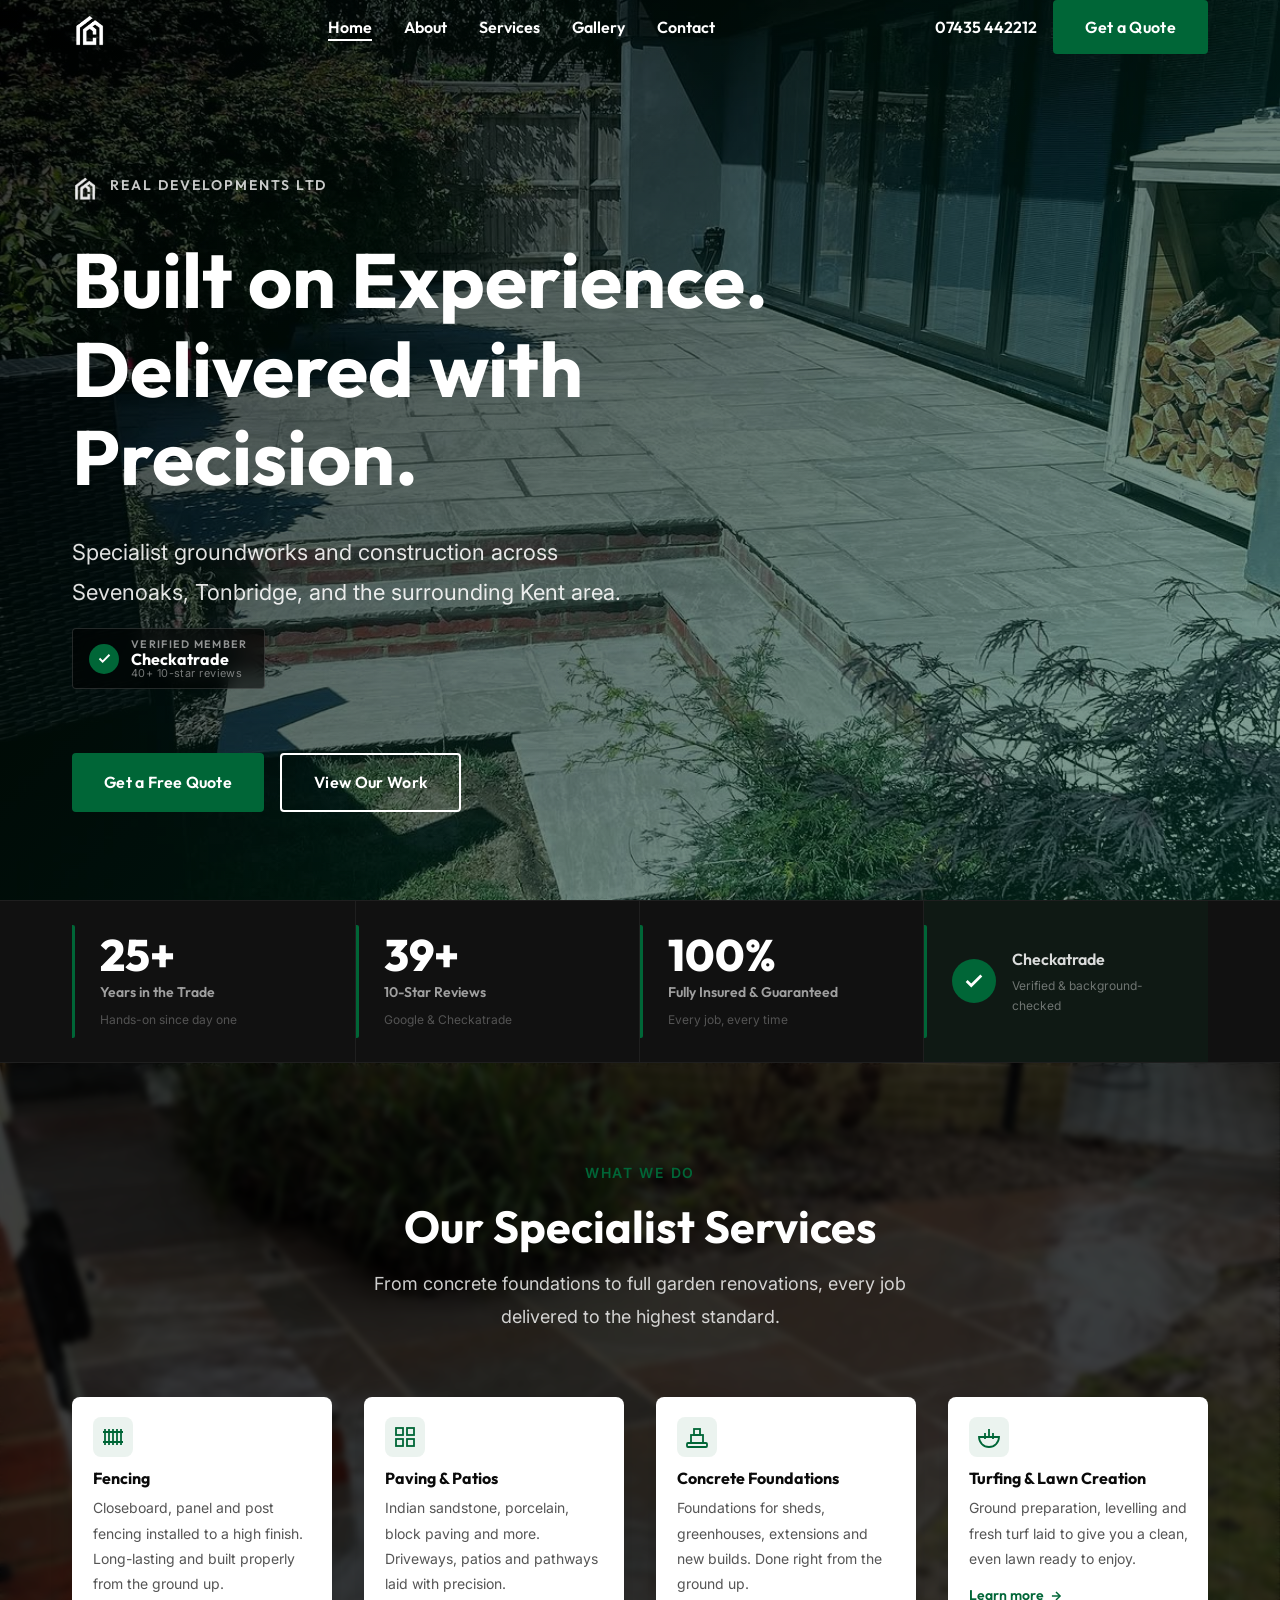
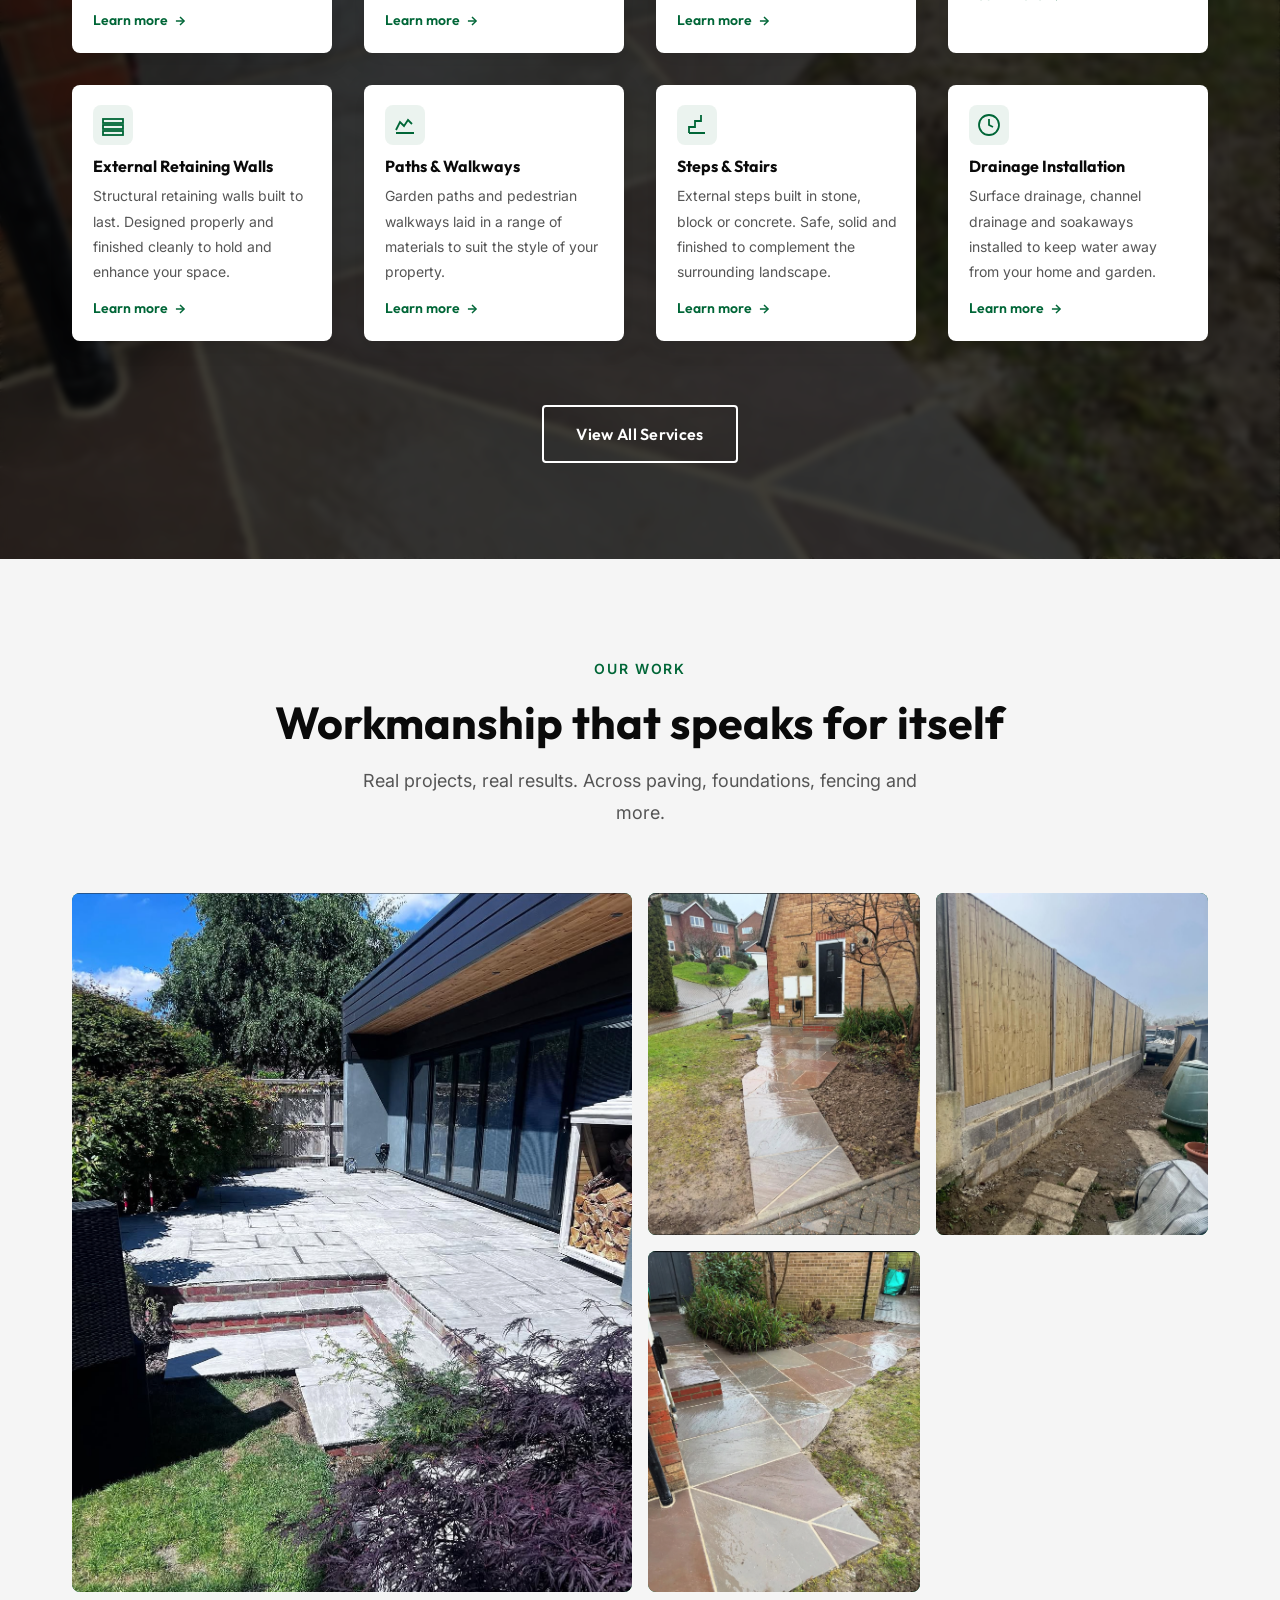
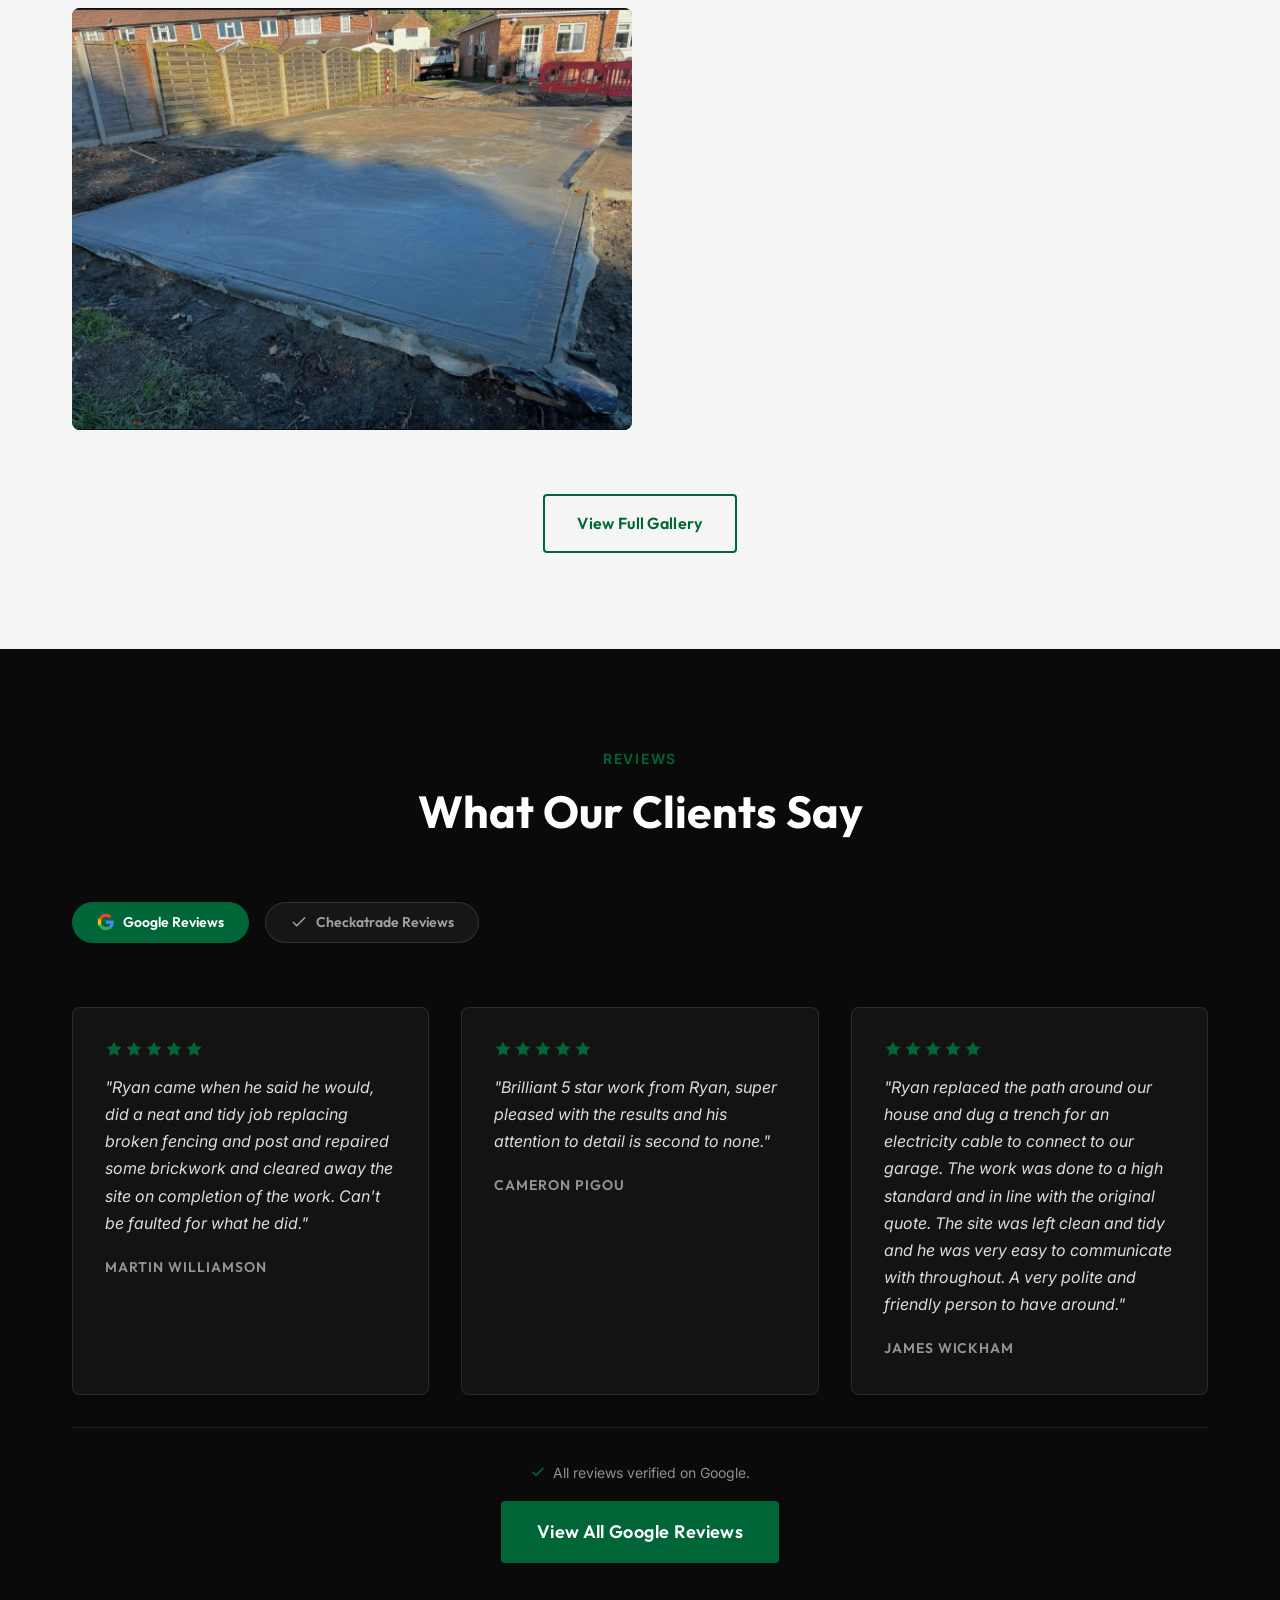
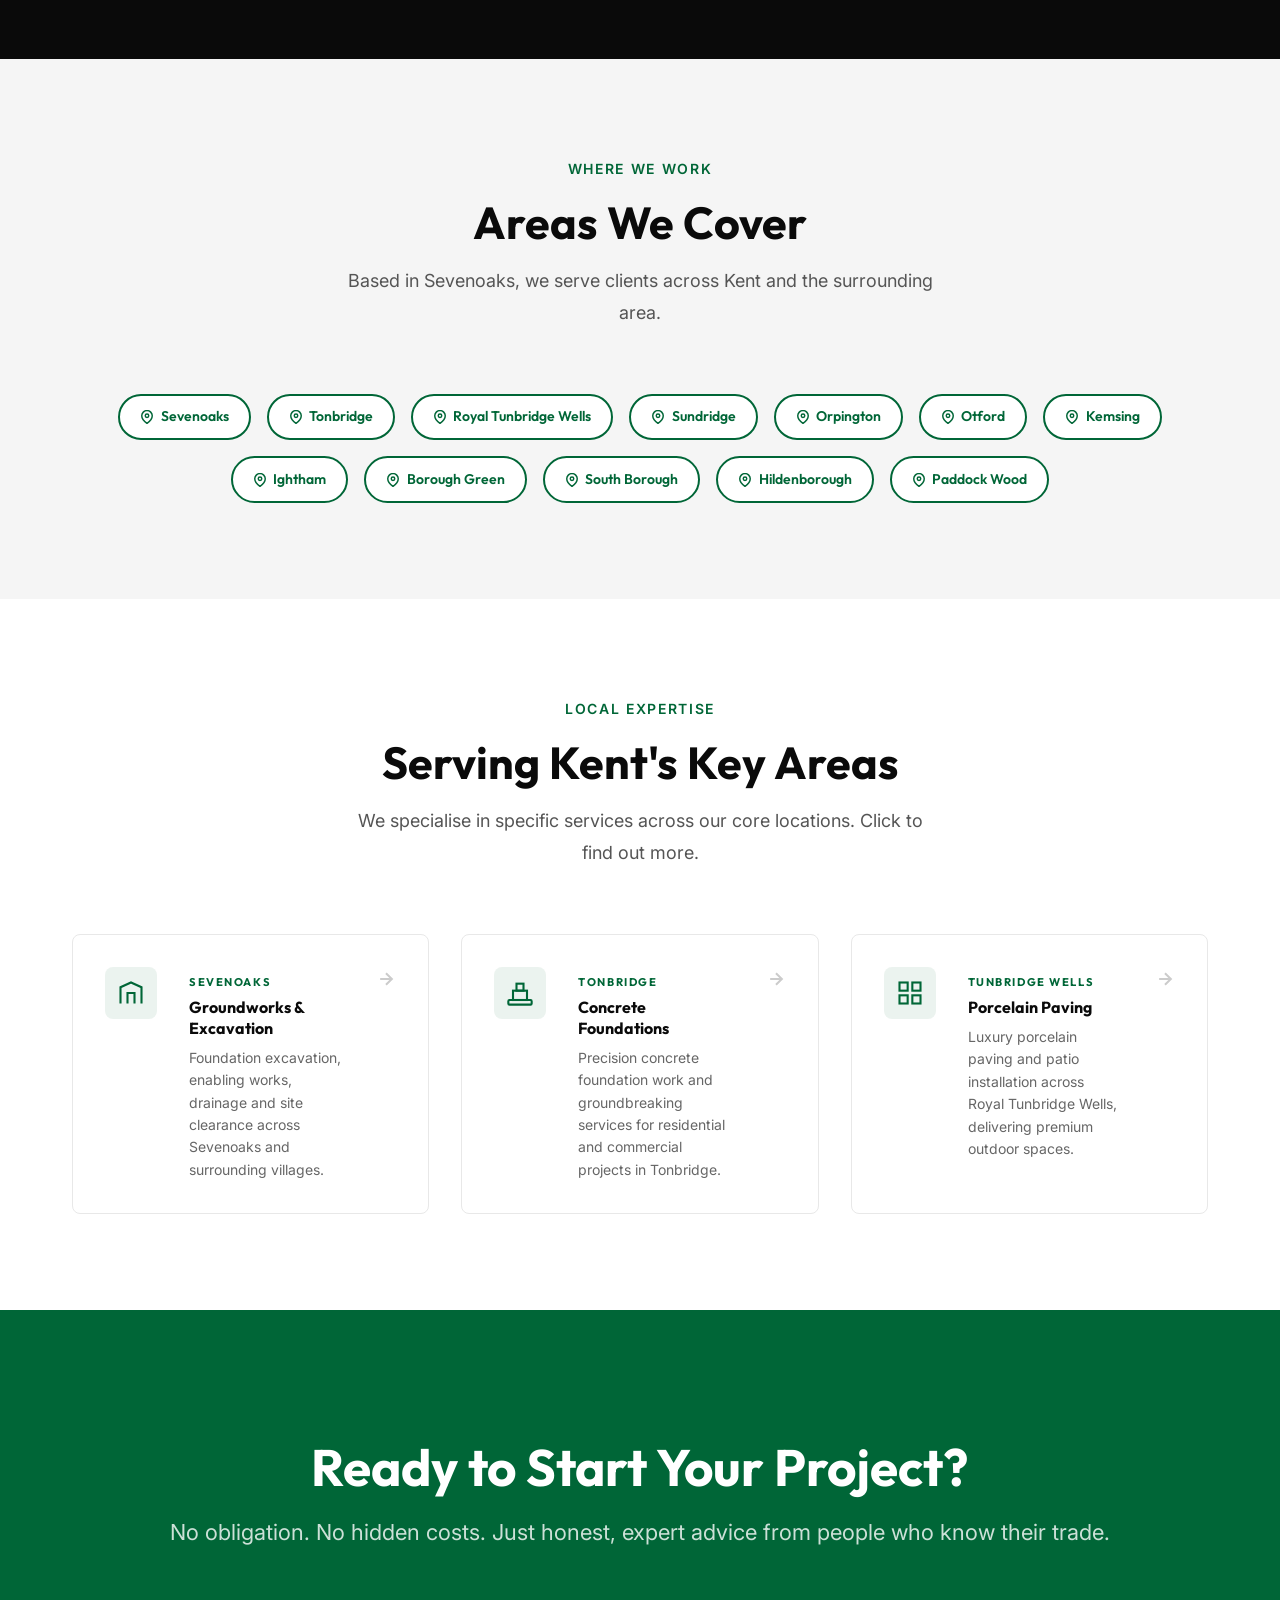
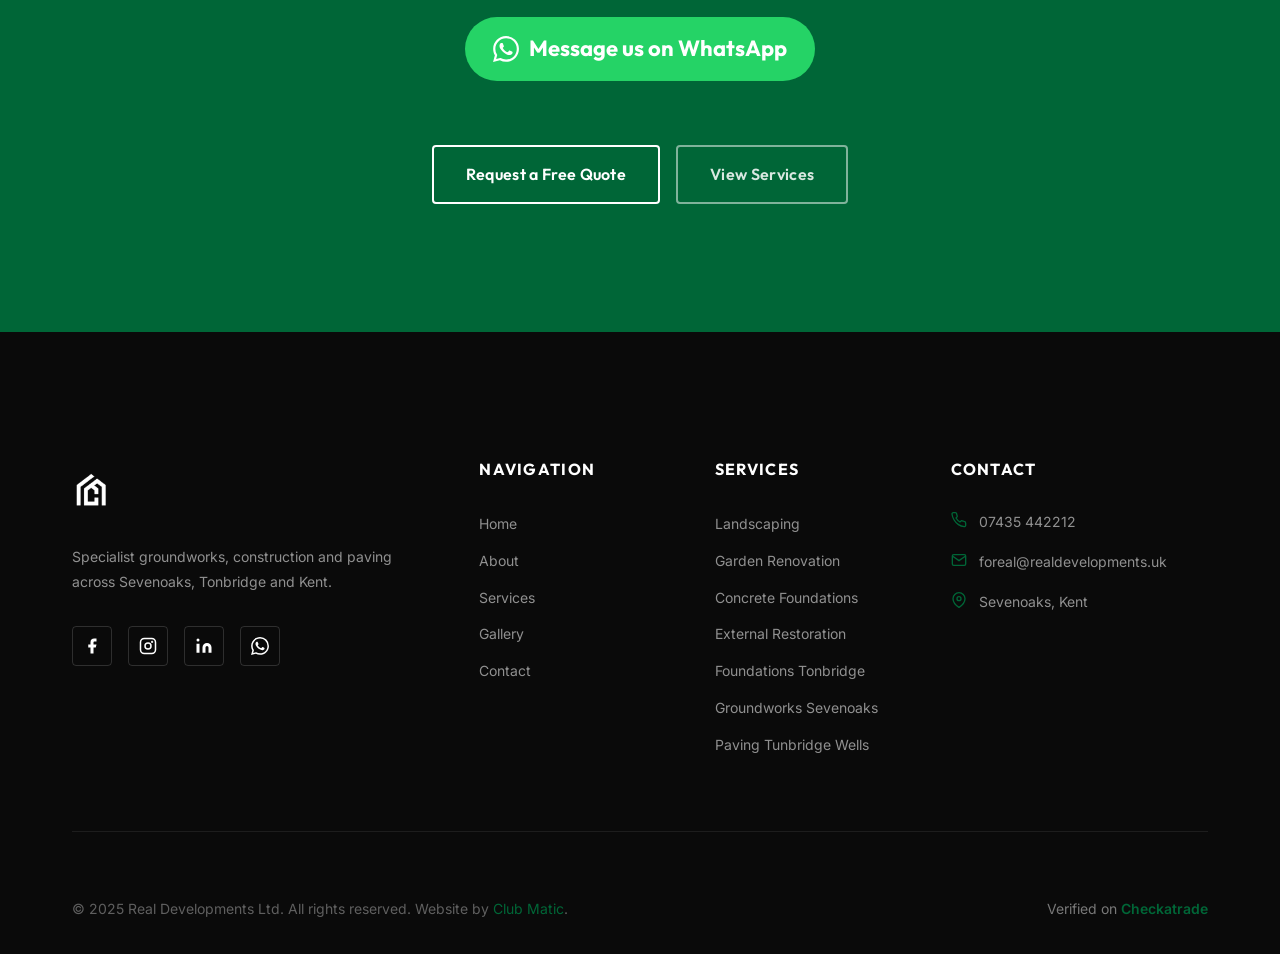
==== commit 6f3fe5fa: "Image swaps, page-header backgrounds, gallery and service page updates - About: Who We Are image swa" ====
--- a/index.html
+++ b/index.html
@@ -345,13 +345,6 @@
             </div>
           </div>
 
-          <!-- Item 6 -->
-          <div class="gallery-grid__item fade-up stagger-3">
-            <div class="gallery-img-wrap">
-              <img src="assets/images/uploads/repointing-brick-surround.jpg" alt="Repointed brickwork on property exterior" loading="lazy">
-              <span class="gallery-label">Repointed brickwork on property exterior</span>
-            </div>
-          </div>
         </div>
 
         <div class="text-center mt-lg fade-up">
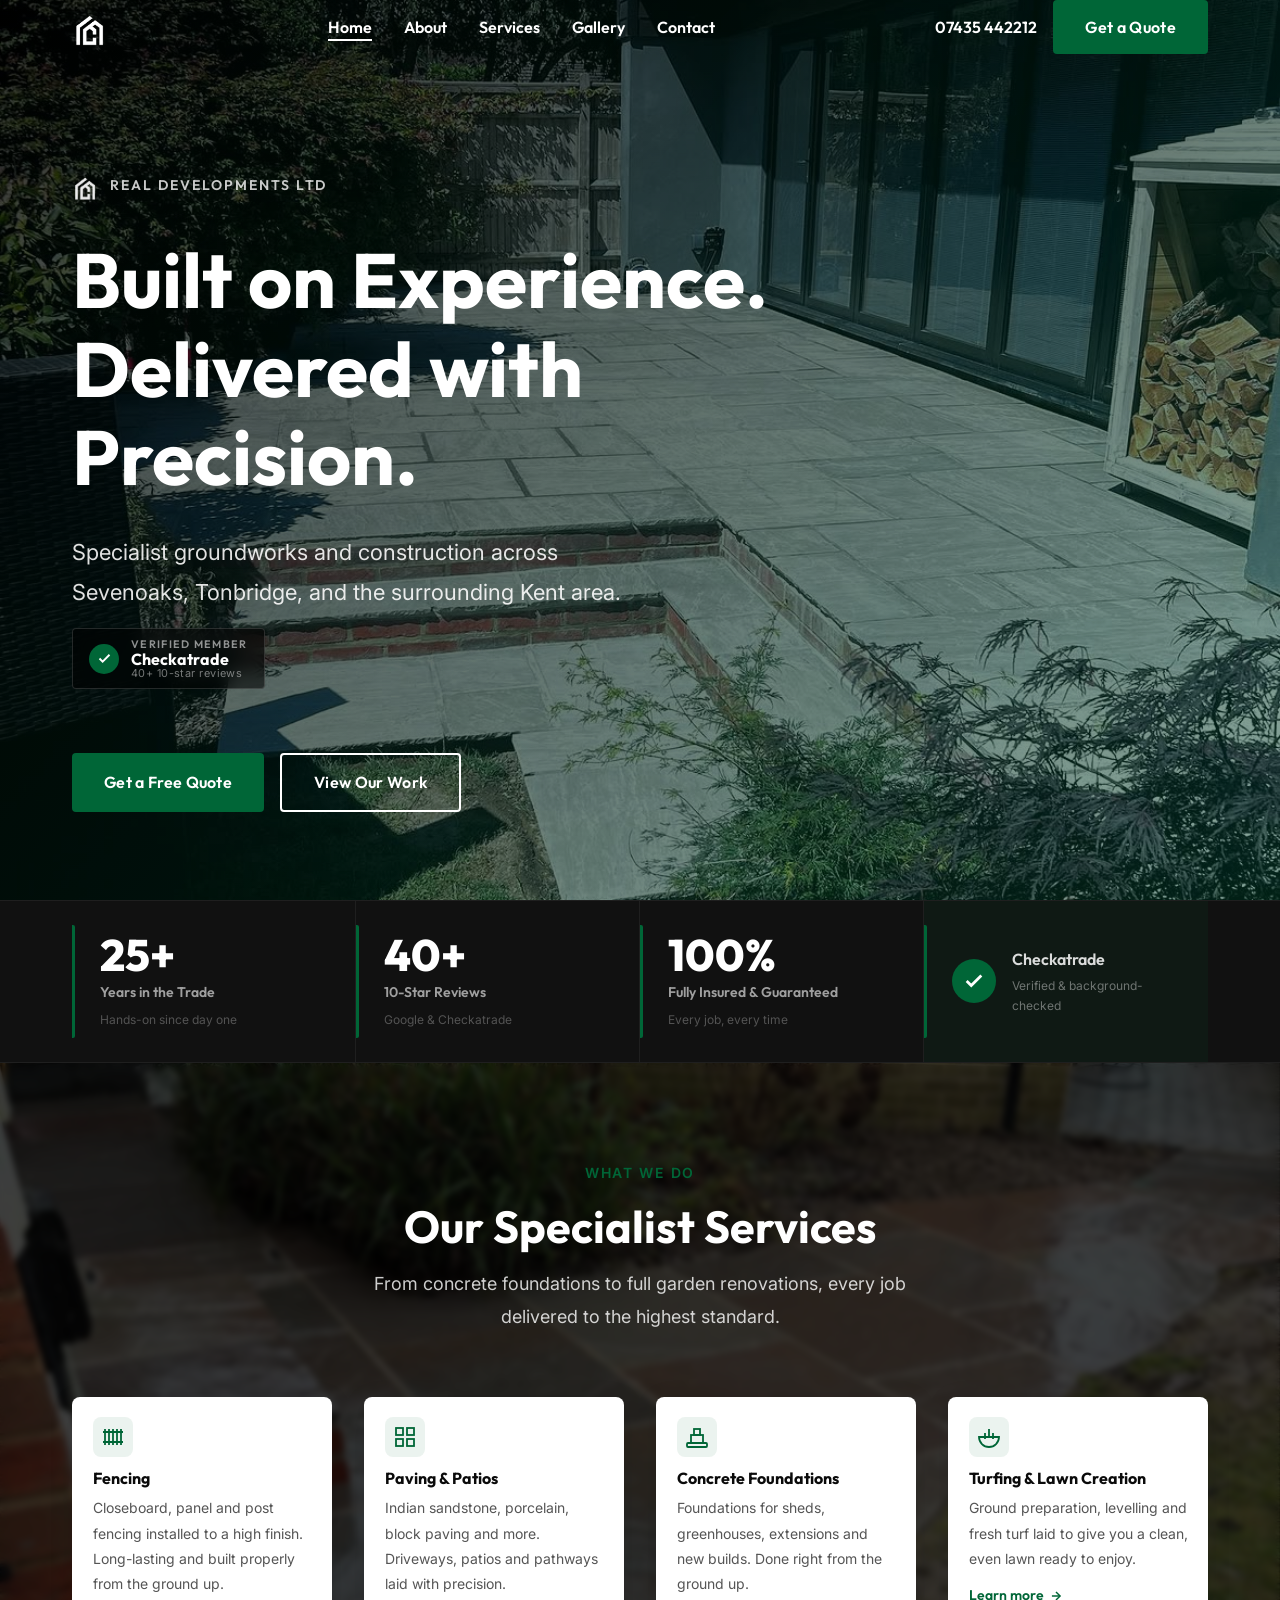
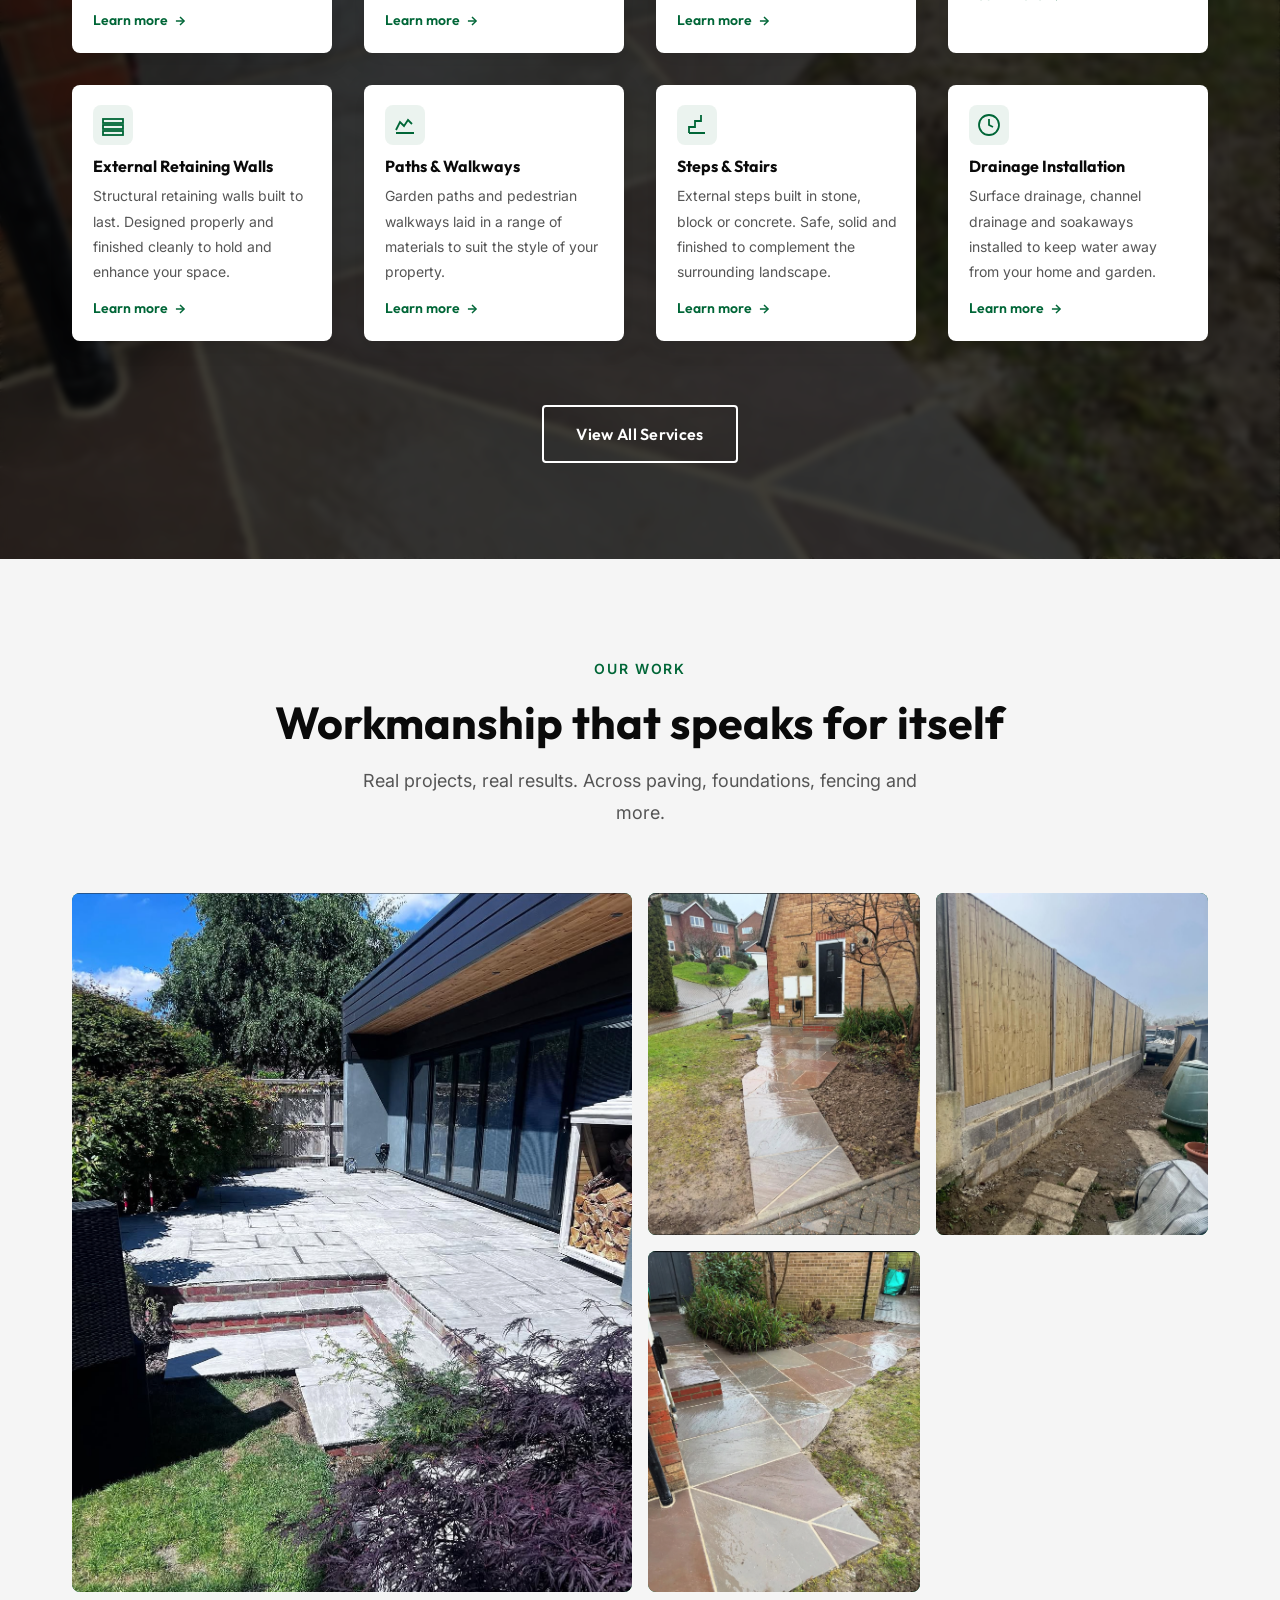
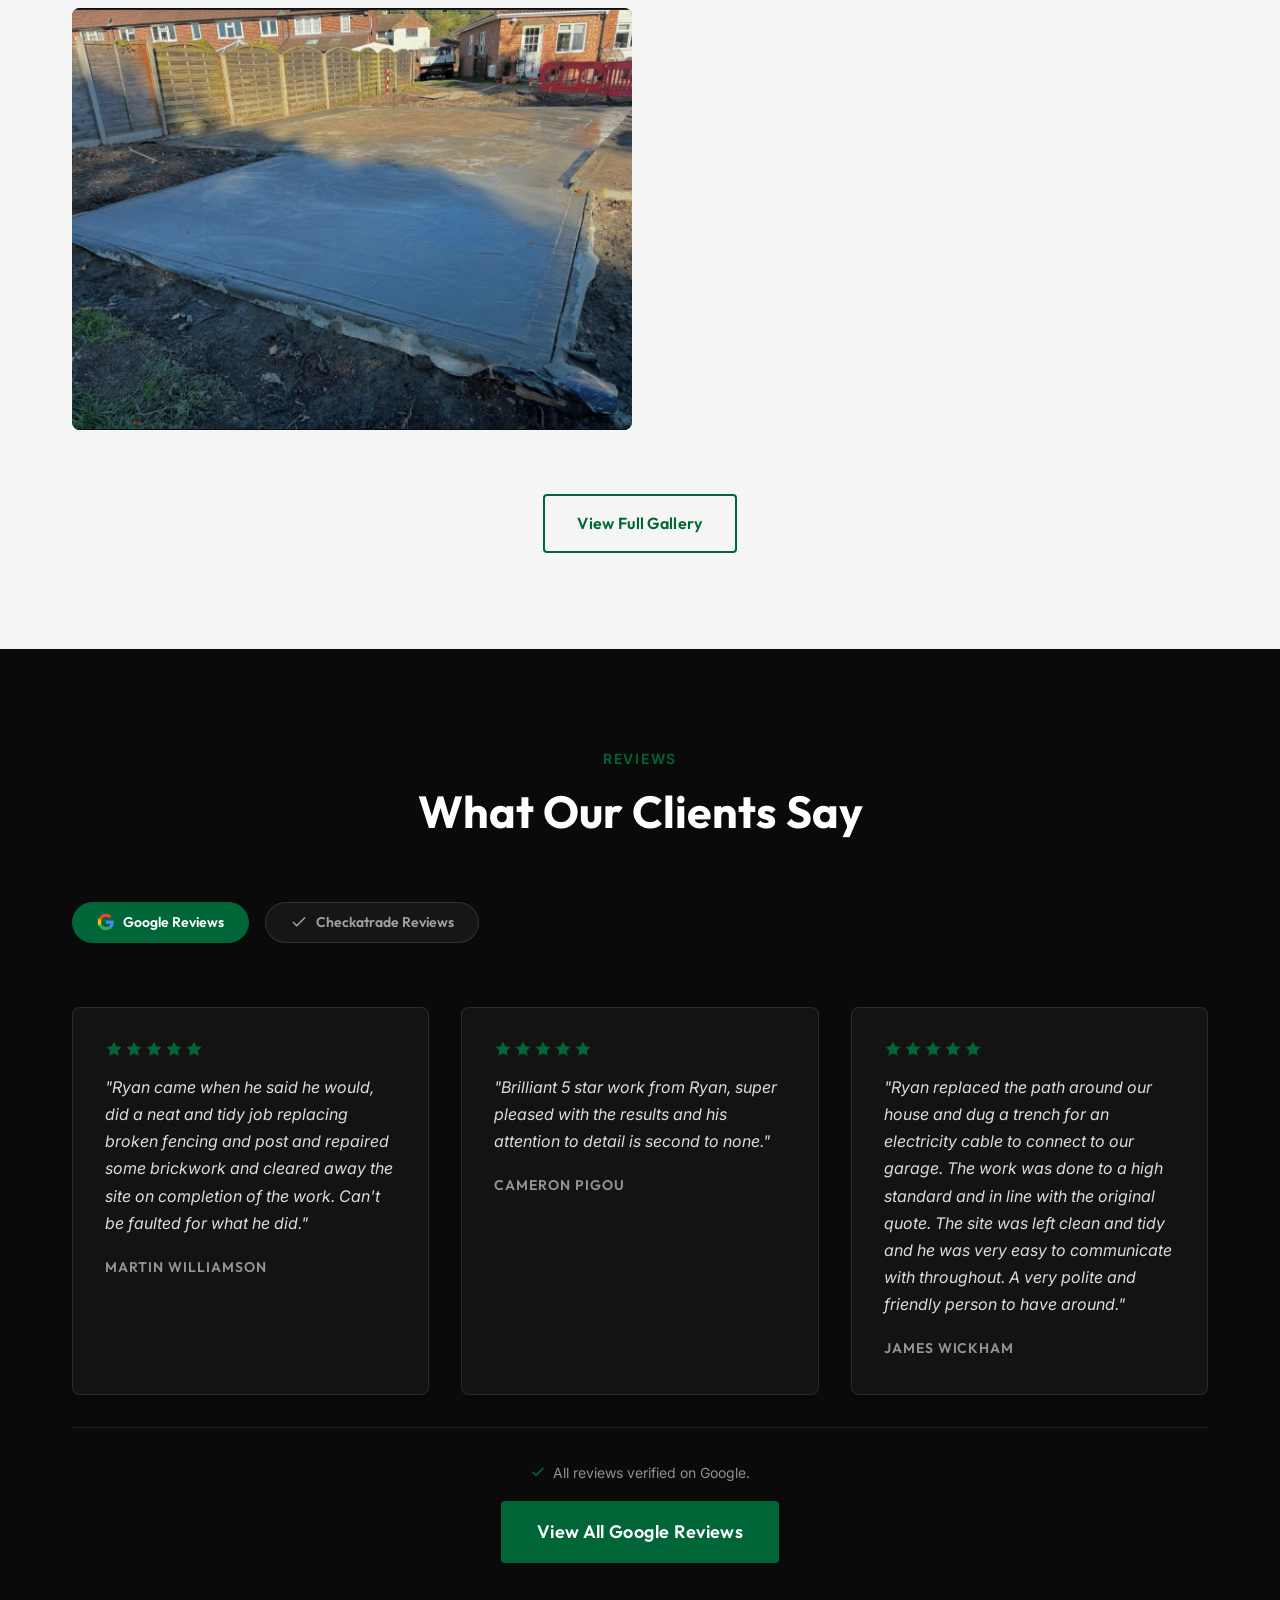
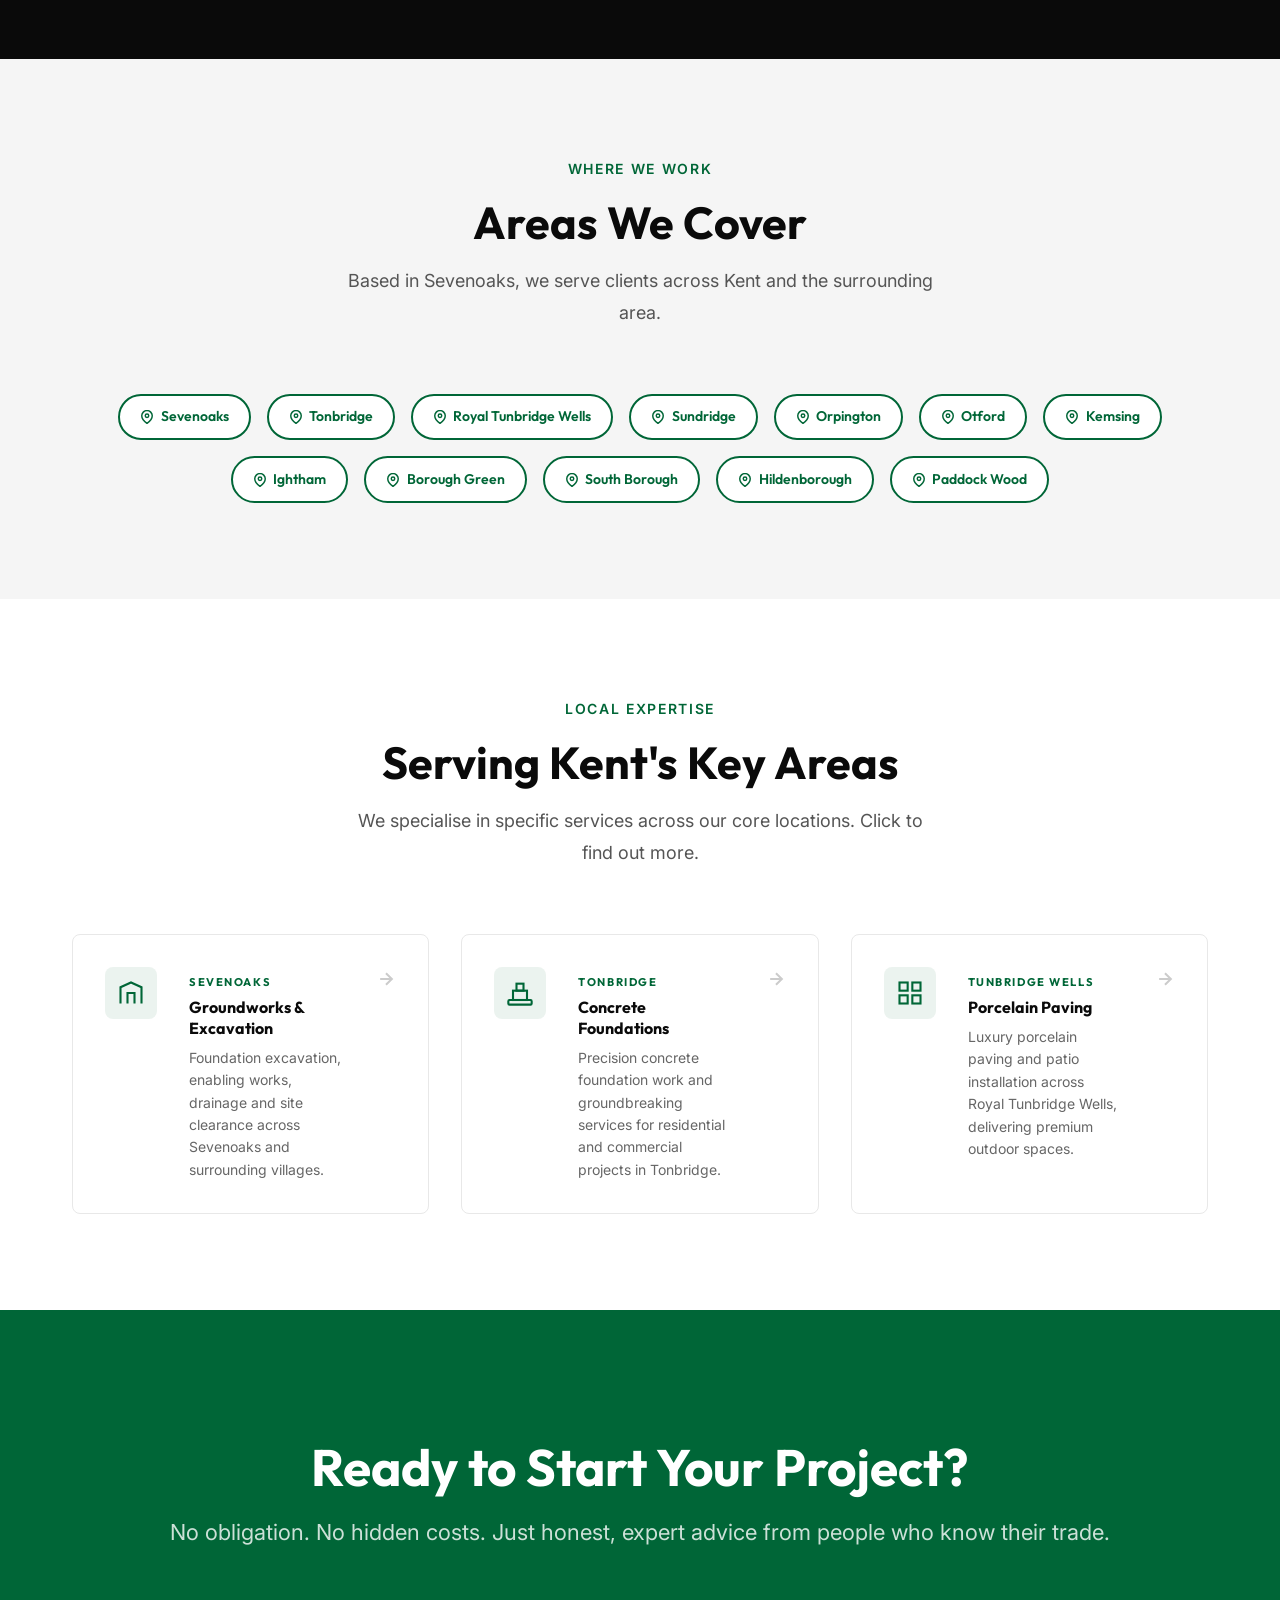
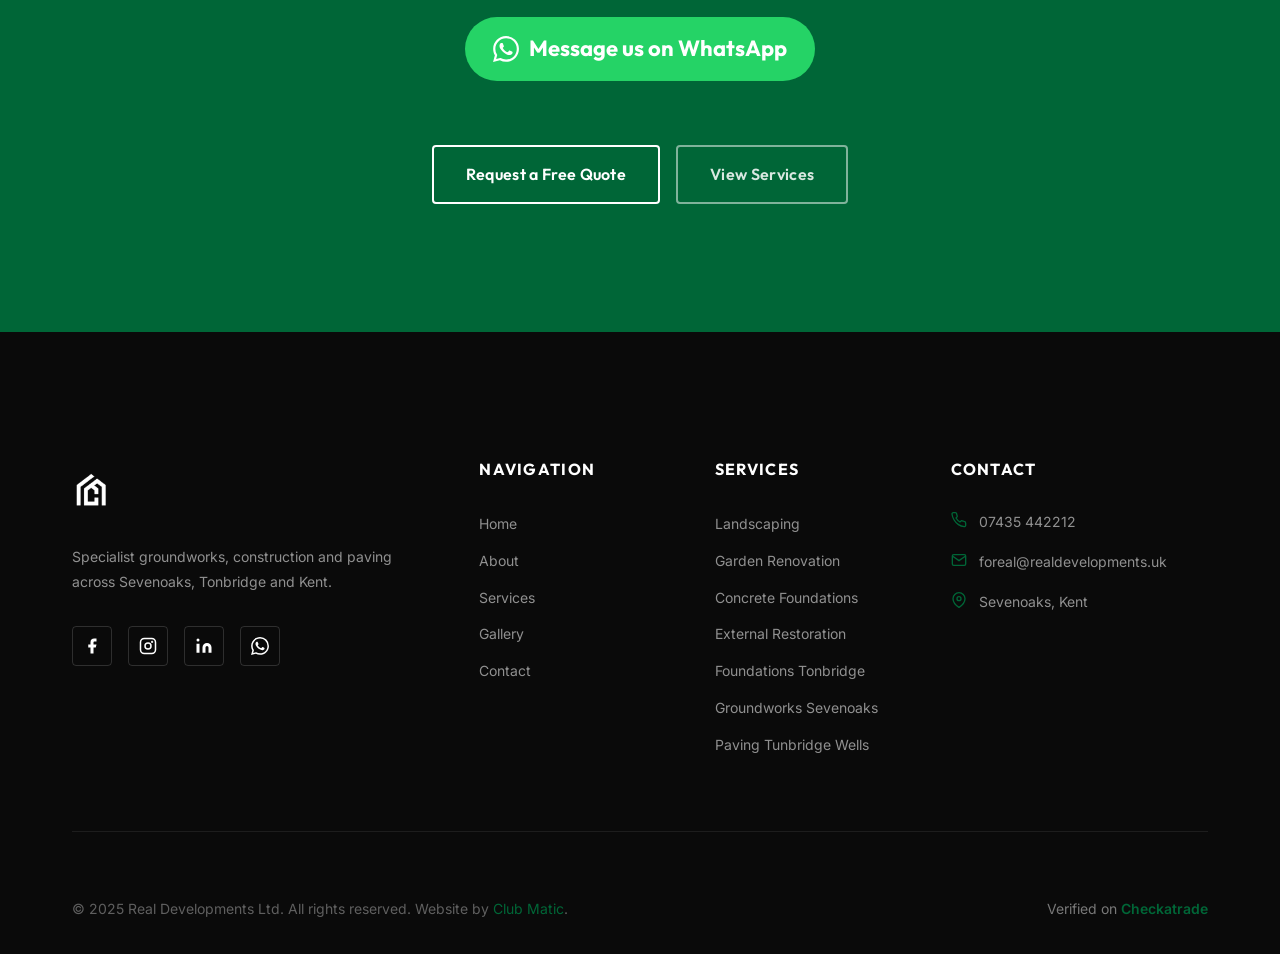
==== commit 5b096510: "Services card, copy, CSS and mobile layout updates - Services page: Hard Landscaping card image chan" ====
--- a/index.html
+++ b/index.html
@@ -1,10 +1,10 @@
-<!DOCTYPE html>
+﻿<!DOCTYPE html>
 <html lang="en">
 <head>
   <meta charset="UTF-8">
   <meta name="viewport" content="width=device-width, initial-scale=1.0">
   <title>Real Developments Ltd | Groundworks & Construction Sevenoaks, Kent</title>
-  <meta name="description" content="Real Developments Ltd — specialist groundworks, foundations, drainage, porcelain paving and general construction across Sevenoaks, Tonbridge, Tunbridge Wells and Kent. Plan right. Work smart.">
+  <meta name="description" content="Real Developments Ltd, specialist groundworks, foundations, drainage, porcelain paving and general construction across Sevenoaks, Tonbridge, Tunbridge Wells and Kent. Plan right. Work smart.">
   <meta name="keywords" content="groundworks Sevenoaks, construction Kent, foundation excavation, porcelain paving, block paving, drainage, retaining walls, landscaping Tonbridge">
   <link rel="canonical" href="https://www.realdevelopments.uk/">
 
@@ -129,7 +129,7 @@
 
     <!-- ── 1. Hero Section ──────────────────────────────────── -->
     <section class="hero" aria-label="Hero">
-      <!-- Crossfade image slides — swap for your own photos when ready -->
+      <!-- Crossfade image slides, swap for your own photos when ready -->
       <div class="hero__slide active" id="heroSlide1" style="background-image:url('assets/images/uploads/paving-grey-stone-patio.jpg')"></div>
       <div class="hero__slide" id="heroSlide2" style="background-image:url('assets/images/uploads/paving-sandstone-front-driveway.jpg')"></div>
       <div class="hero__slide" id="heroSlide3" style="background-image:url('assets/images/uploads/paving-sandstone-curved-patio.jpg')"></div>
@@ -146,7 +146,7 @@
           <h1 data-cms="homepage.heroHeadline">Built on Experience.<br><em>Delivered with Precision.</em></h1>
           <p class="hero__subheading" data-cms="homepage.heroSubheading">Specialist groundworks and construction across Sevenoaks, Tonbridge, and the surrounding Kent area.</p>
 
-          <!-- Checkatrade trust badge — redesigned -->
+          <!-- Checkatrade trust badge: redesigned -->
           <a href="https://www.checkatrade.com/trades/realdevelopments" target="_blank" rel="noopener noreferrer" class="hero__checkatrade-badge" aria-label="Verified on Checkatrade">
             <div class="hero__checkatrade-badge__tick">
               <svg viewBox="0 0 24 24" fill="none" stroke="currentColor" stroke-width="3" aria-hidden="true"><polyline points="20 6 9 17 4 12"></polyline></svg>
@@ -440,7 +440,7 @@
                 <svg viewBox="0 0 24 24" fill="currentColor" aria-hidden="true"><polygon points="12 2 15.09 8.26 22 9.27 17 14.14 18.18 21.02 12 17.77 5.82 21.02 7 14.14 2 9.27 8.91 8.26 12 2"/></svg>
                 <span style="font-size:0.75rem;font-weight:700;margin-left:4px;color:var(--green);">10/10</span>
               </div>
-              <p class="review-card__text">"I had my exterior render painted including the wooden soffits, repairing cracks and painting the tiled sills. The job required full scaffold and was completed on time to an exceptional quality. Ryan went above and beyond — even re-painted my down pipes with no extra charge. I recommend Real Developments Ltd and they are my first call for future jobs."</p>
+              <p class="review-card__text">"I had my exterior render painted including the wooden soffits, repairing cracks and painting the tiled sills. The job required full scaffold and was completed on time to an exceptional quality. Ryan went above and beyond: even re-painted my down pipes with no extra charge. I recommend Real Developments Ltd and they are my first call for future jobs."</p>
               <span class="review-card__author">Full exterior painting &amp; drive work · TN14</span>
             </article>
 
@@ -476,7 +476,7 @@
                 <svg viewBox="0 0 24 24" fill="currentColor" aria-hidden="true"><polygon points="12 2 15.09 8.26 22 9.27 17 14.14 18.18 21.02 12 17.77 5.82 21.02 7 14.14 2 9.27 8.91 8.26 12 2"/></svg>
                 <span style="font-size:0.75rem;font-weight:700;margin-left:4px;color:var(--green);">10/10</span>
               </div>
-              <p class="review-card__text">"Ryan did a great job — understood exactly what was required, didn't try to make it more complicated than necessary and completed the work efficiently and with minimal disruption. The finished job looks good and the site was left tidy."</p>
+              <p class="review-card__text">"Ryan did a great job, understood exactly what was required, didn't try to make it more complicated than necessary and completed the work efficiently and with minimal disruption. The finished job looks good and the site was left tidy."</p>
               <span class="review-card__author">Small retaining wall · TN13</span>
             </article>
           </div>
--- a/css/style.css
+++ b/css/style.css
@@ -1071,9 +1071,13 @@
 /* ── Page Header (inner pages) ─────────────────────────────── */
 .page-header {
   background: var(--dark);
-  padding: calc(var(--nav-h) + var(--space-xl)) 0 var(--space-xl);
+  padding: calc(var(--nav-h) + 4.8rem) 0 4.8rem;
   position: relative;
   overflow: hidden;
+}
+
+.page-header h1 {
+  font-size: clamp(2rem, 4.8vw, 4rem);
 }
 
 .page-header::before {
@@ -2528,7 +2532,7 @@
 @media (max-width: 768px) {
   /* trust-bar__inner overridden to 4-col single row in main 768px block above */
   .location-services-grid { grid-template-columns: 1fr; }
-  .service-detail-gallery { grid-template-columns: 1fr; }
+  .service-detail-gallery { grid-template-columns: repeat(2, 1fr); }
   .service-detail-gallery img:first-child { grid-column: span 1; height: 180px; }
   .location-cards { grid-template-columns: 1fr; }
 }
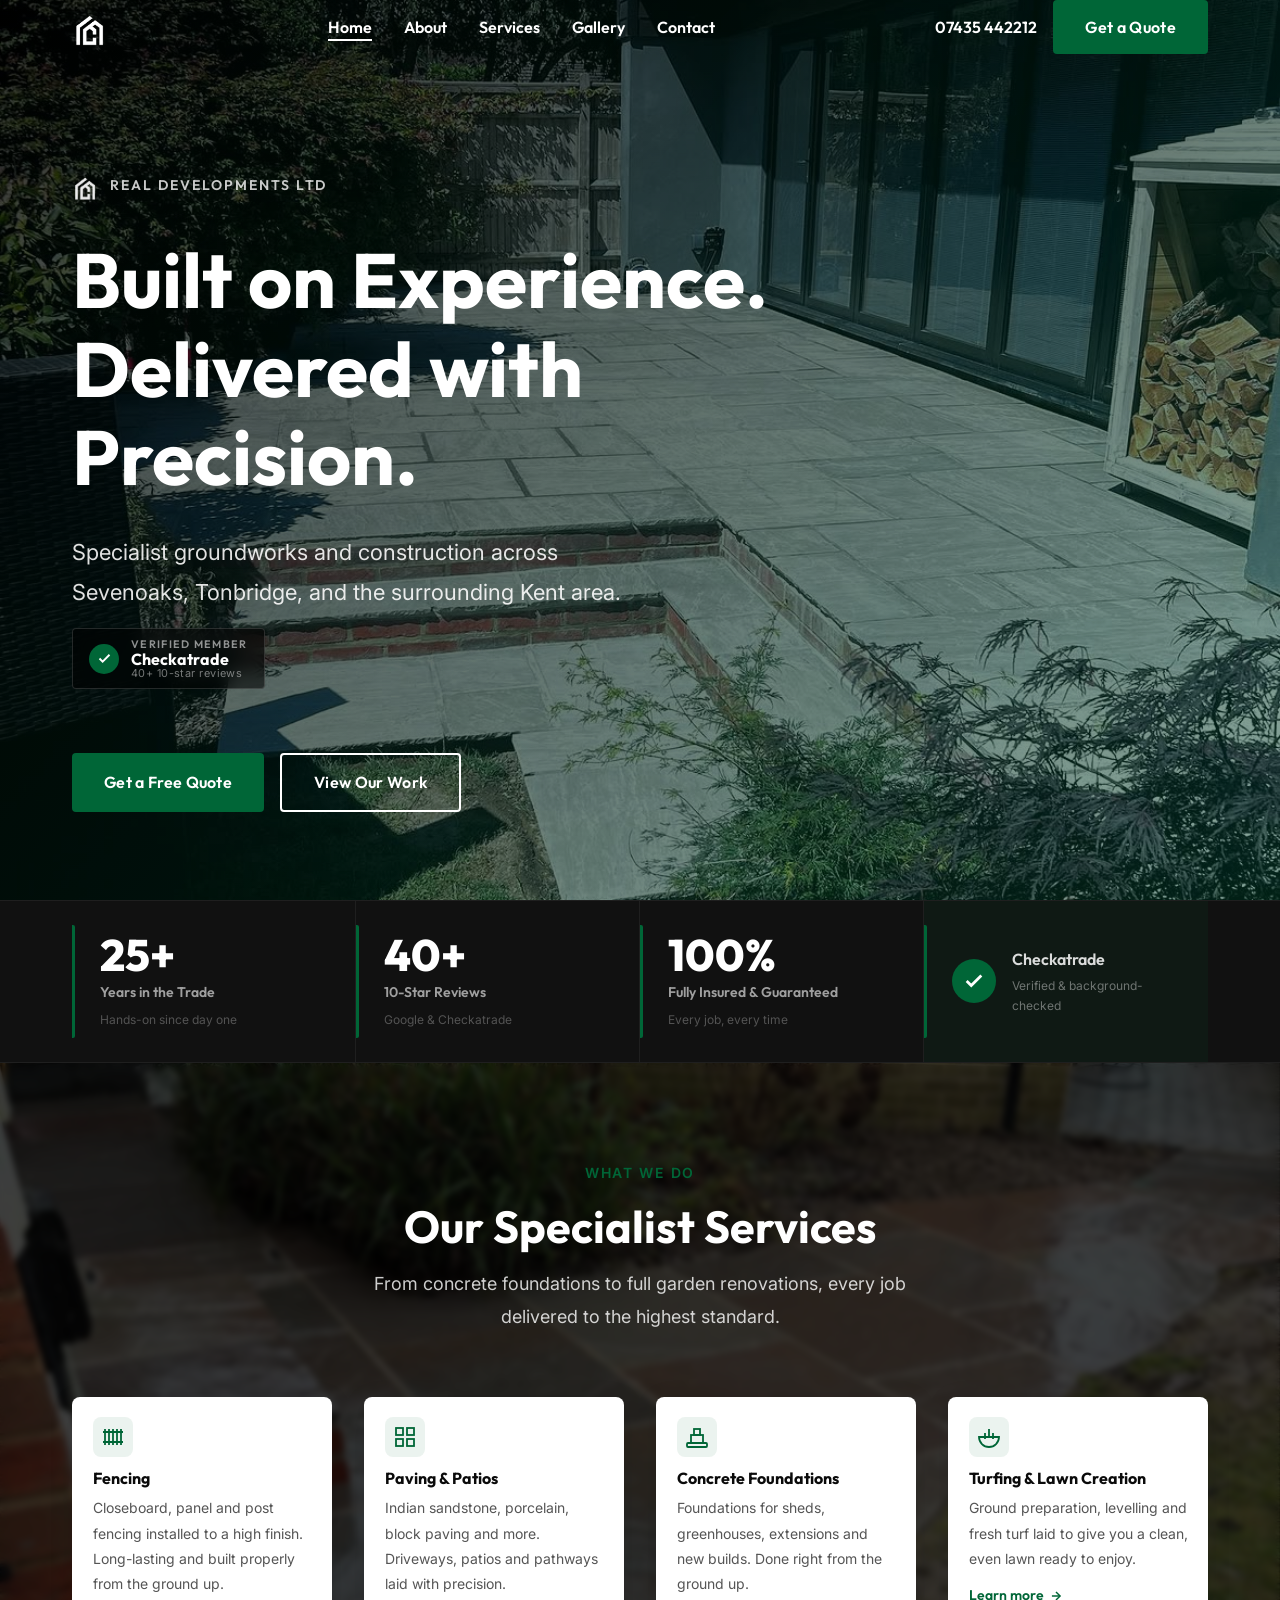
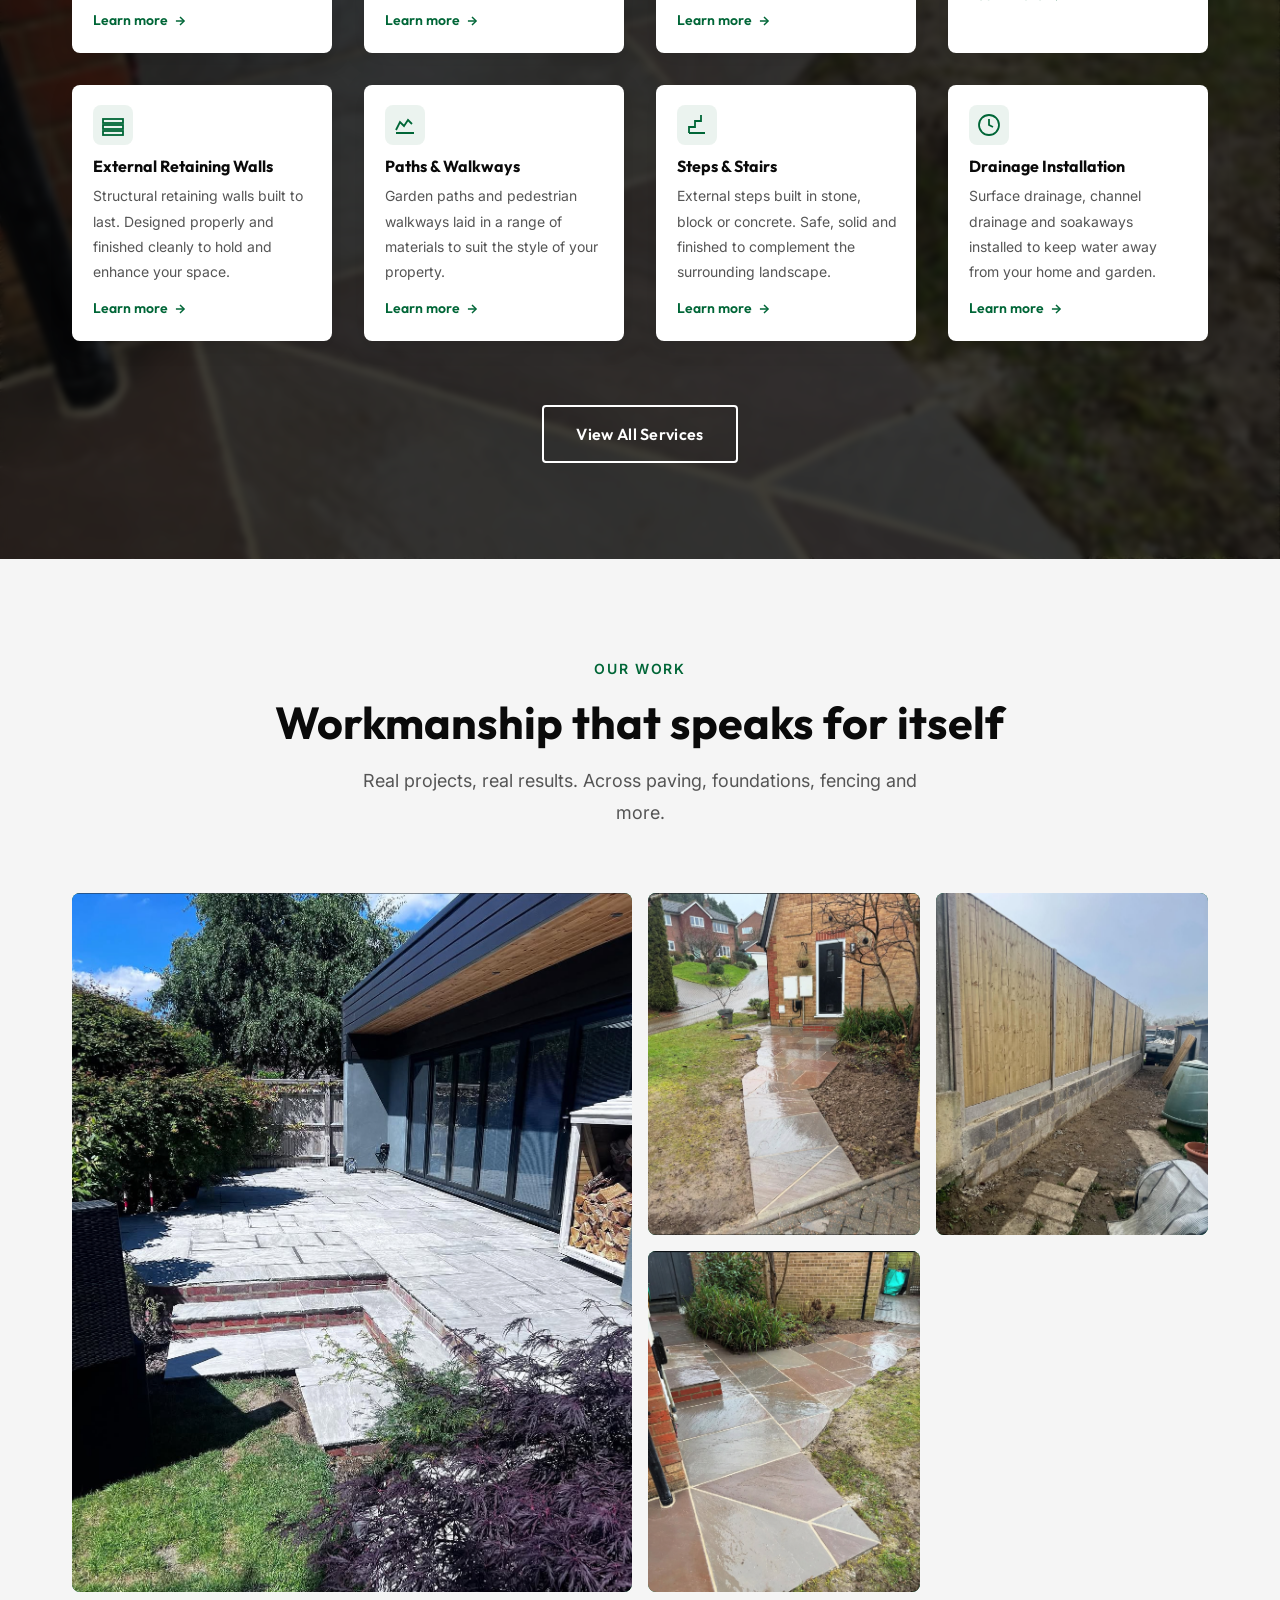
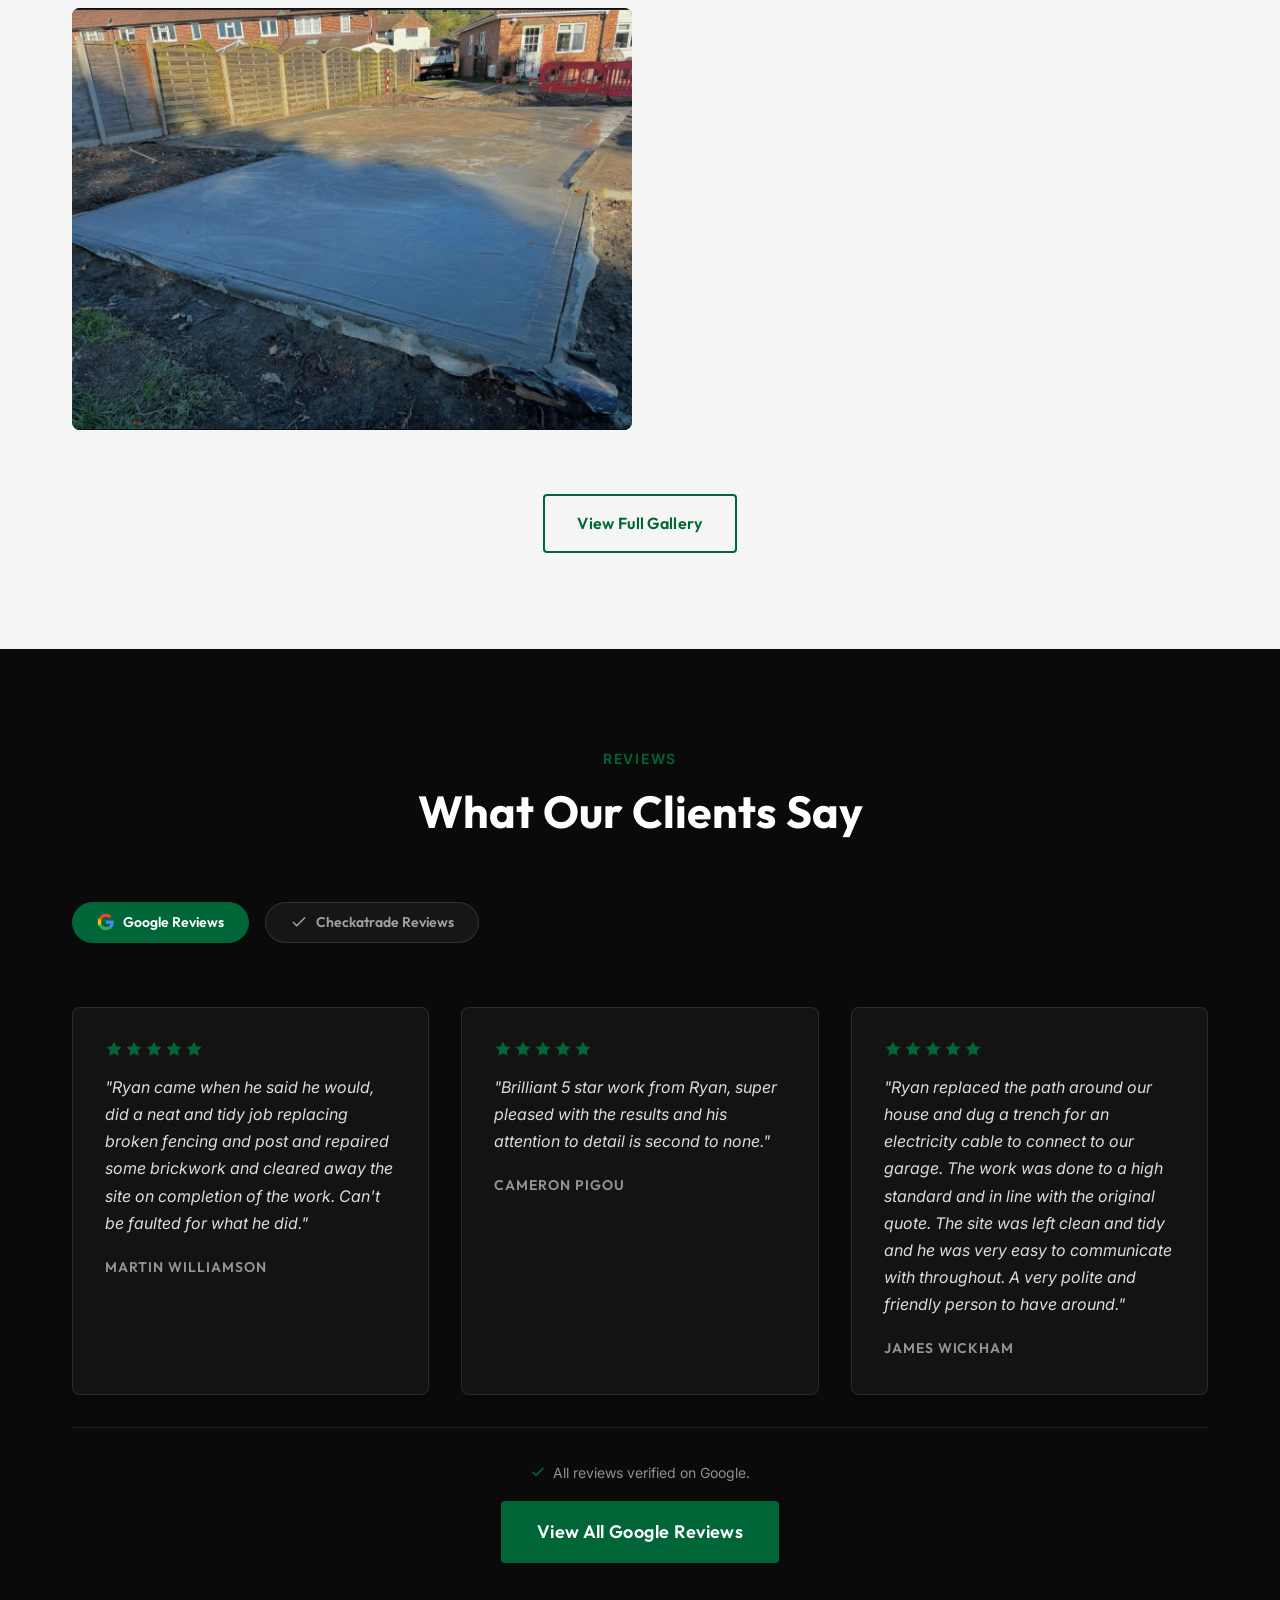
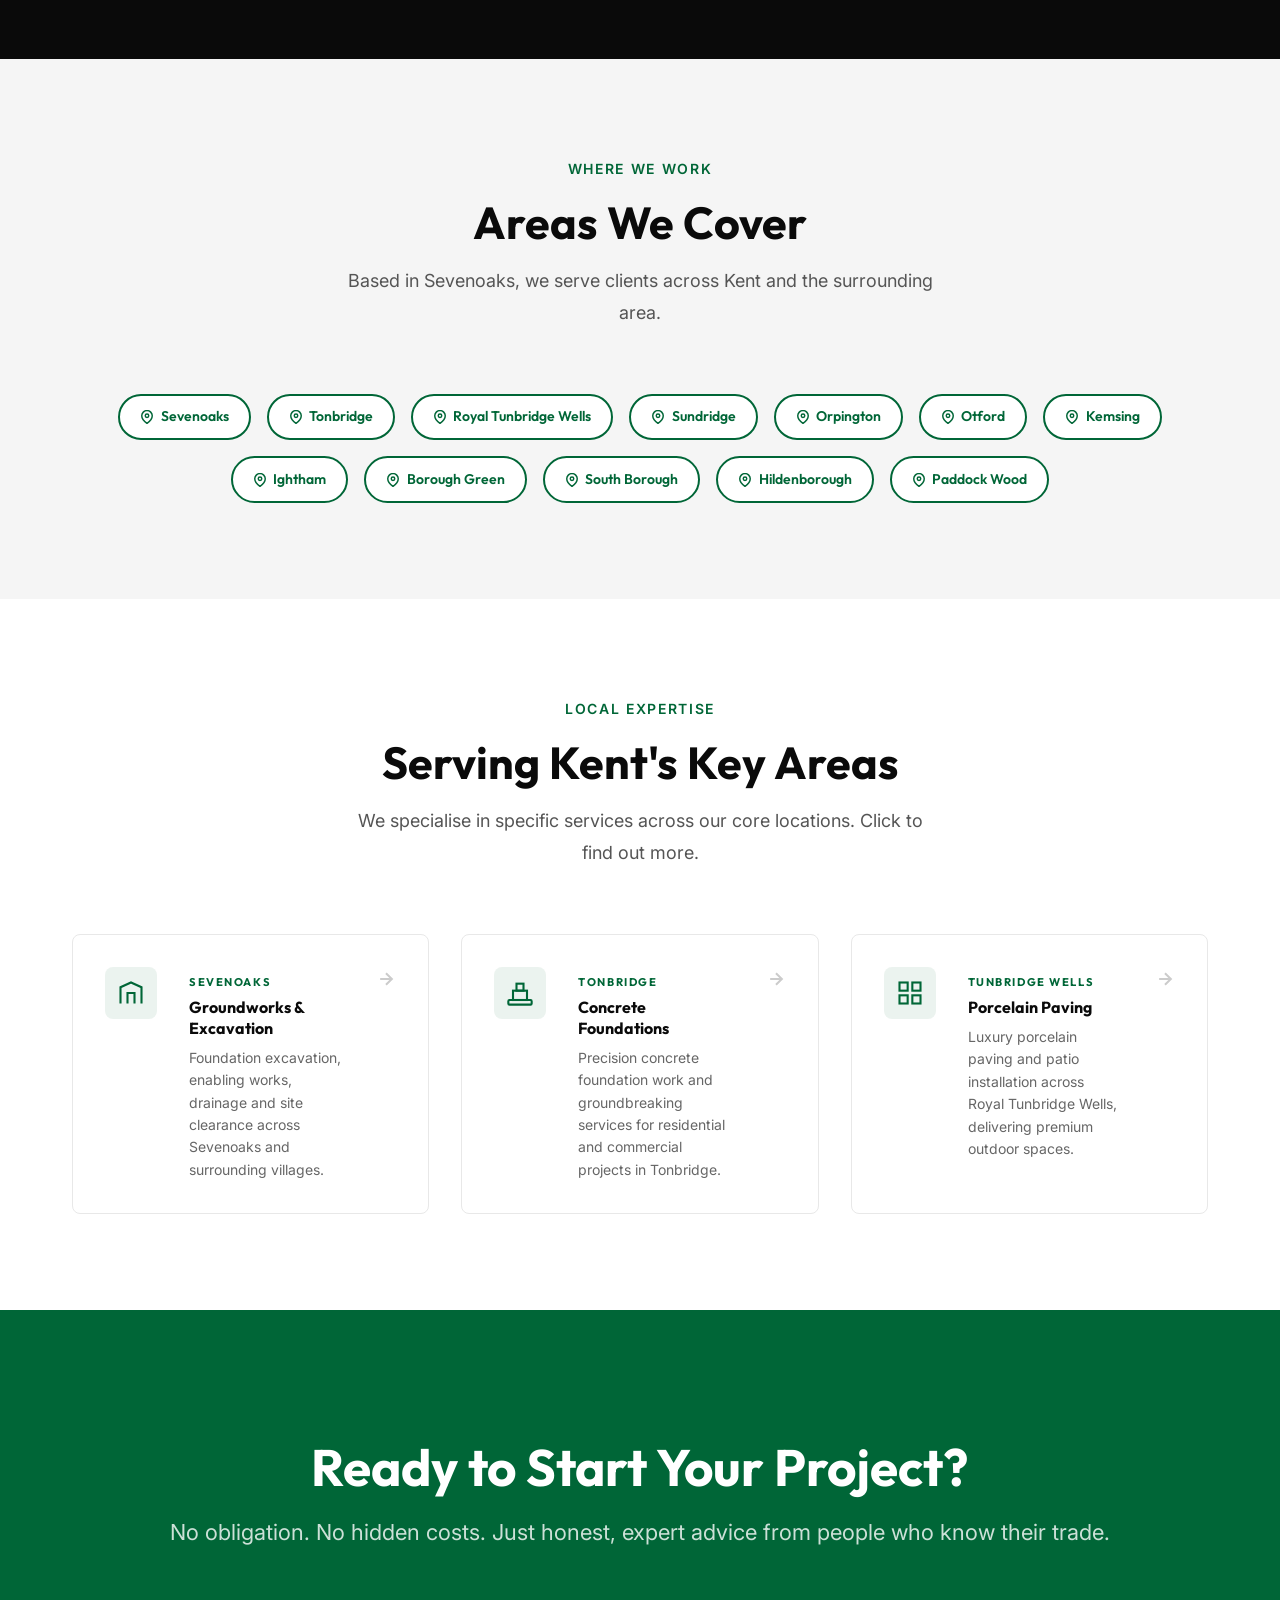
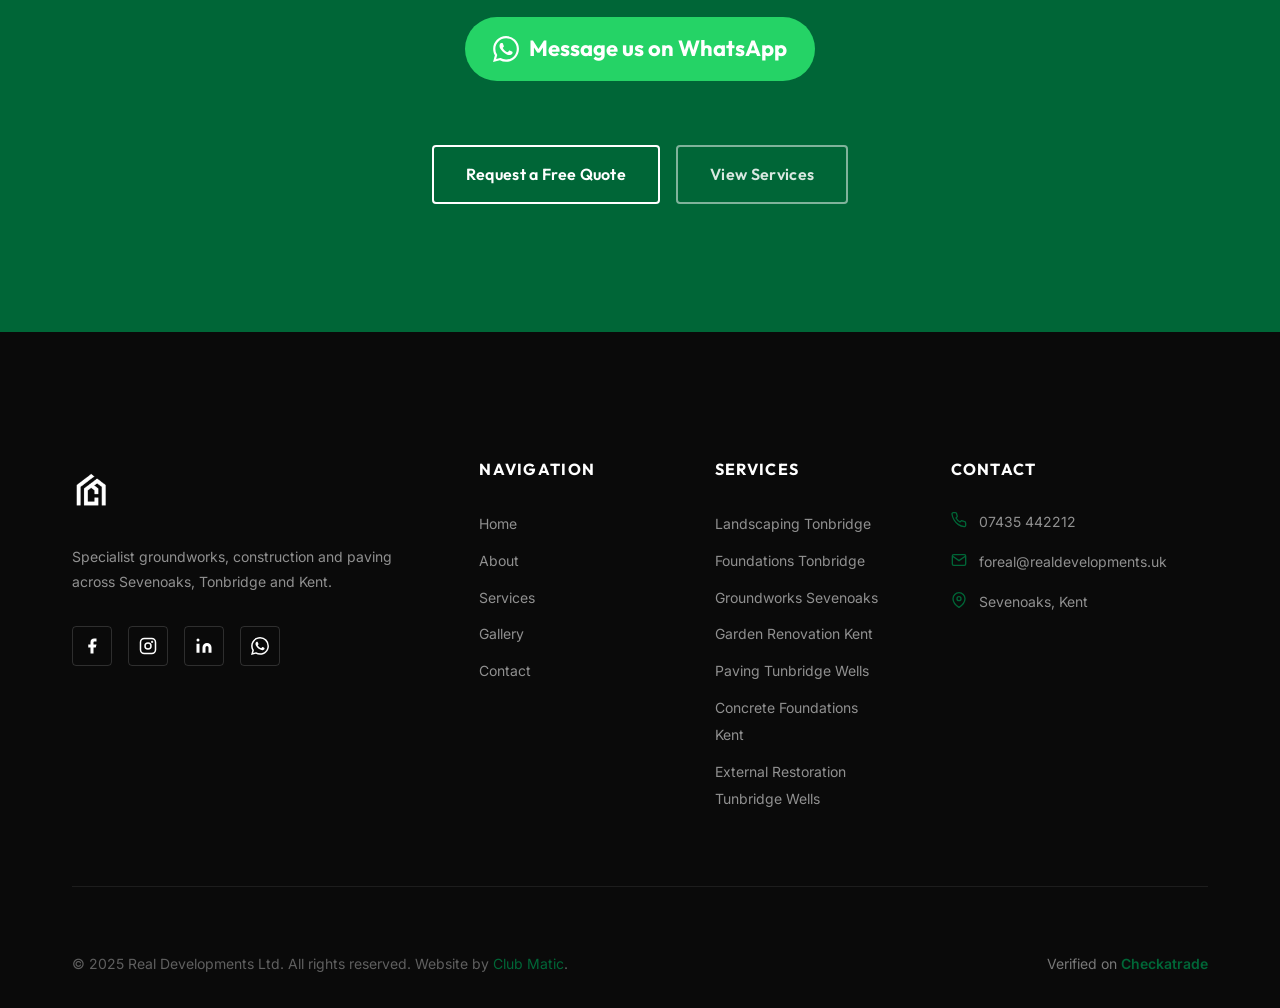
==== commit a799d7dc: "Footer services: add locations for SEO and sort shortest to longest Every page now has a consistent " ====
--- a/index.html
+++ b/index.html
@@ -629,13 +629,13 @@
         <div class="footer__col">
           <h4>Services</h4>
           <ul>
-            <li><a href="landscaping.html">Landscaping</a></li>
-            <li><a href="garden-renovation.html">Garden Renovation</a></li>
-            <li><a href="concrete-foundations.html">Concrete Foundations</a></li>
-            <li><a href="external-restoration.html">External Restoration</a></li>
+            <li><a href="landscaping.html">Landscaping Tonbridge</a></li>
             <li><a href="concrete-foundations-tonbridge.html">Foundations Tonbridge</a></li>
             <li><a href="groundworks-sevenoaks.html">Groundworks Sevenoaks</a></li>
+            <li><a href="garden-renovation.html">Garden Renovation Kent</a></li>
             <li><a href="porcelain-paving-tunbridge-wells.html">Paving Tunbridge Wells</a></li>
+            <li><a href="concrete-foundations.html">Concrete Foundations Kent</a></li>
+            <li><a href="external-restoration.html">External Restoration Tunbridge Wells</a></li>
           </ul>
         </div>
 
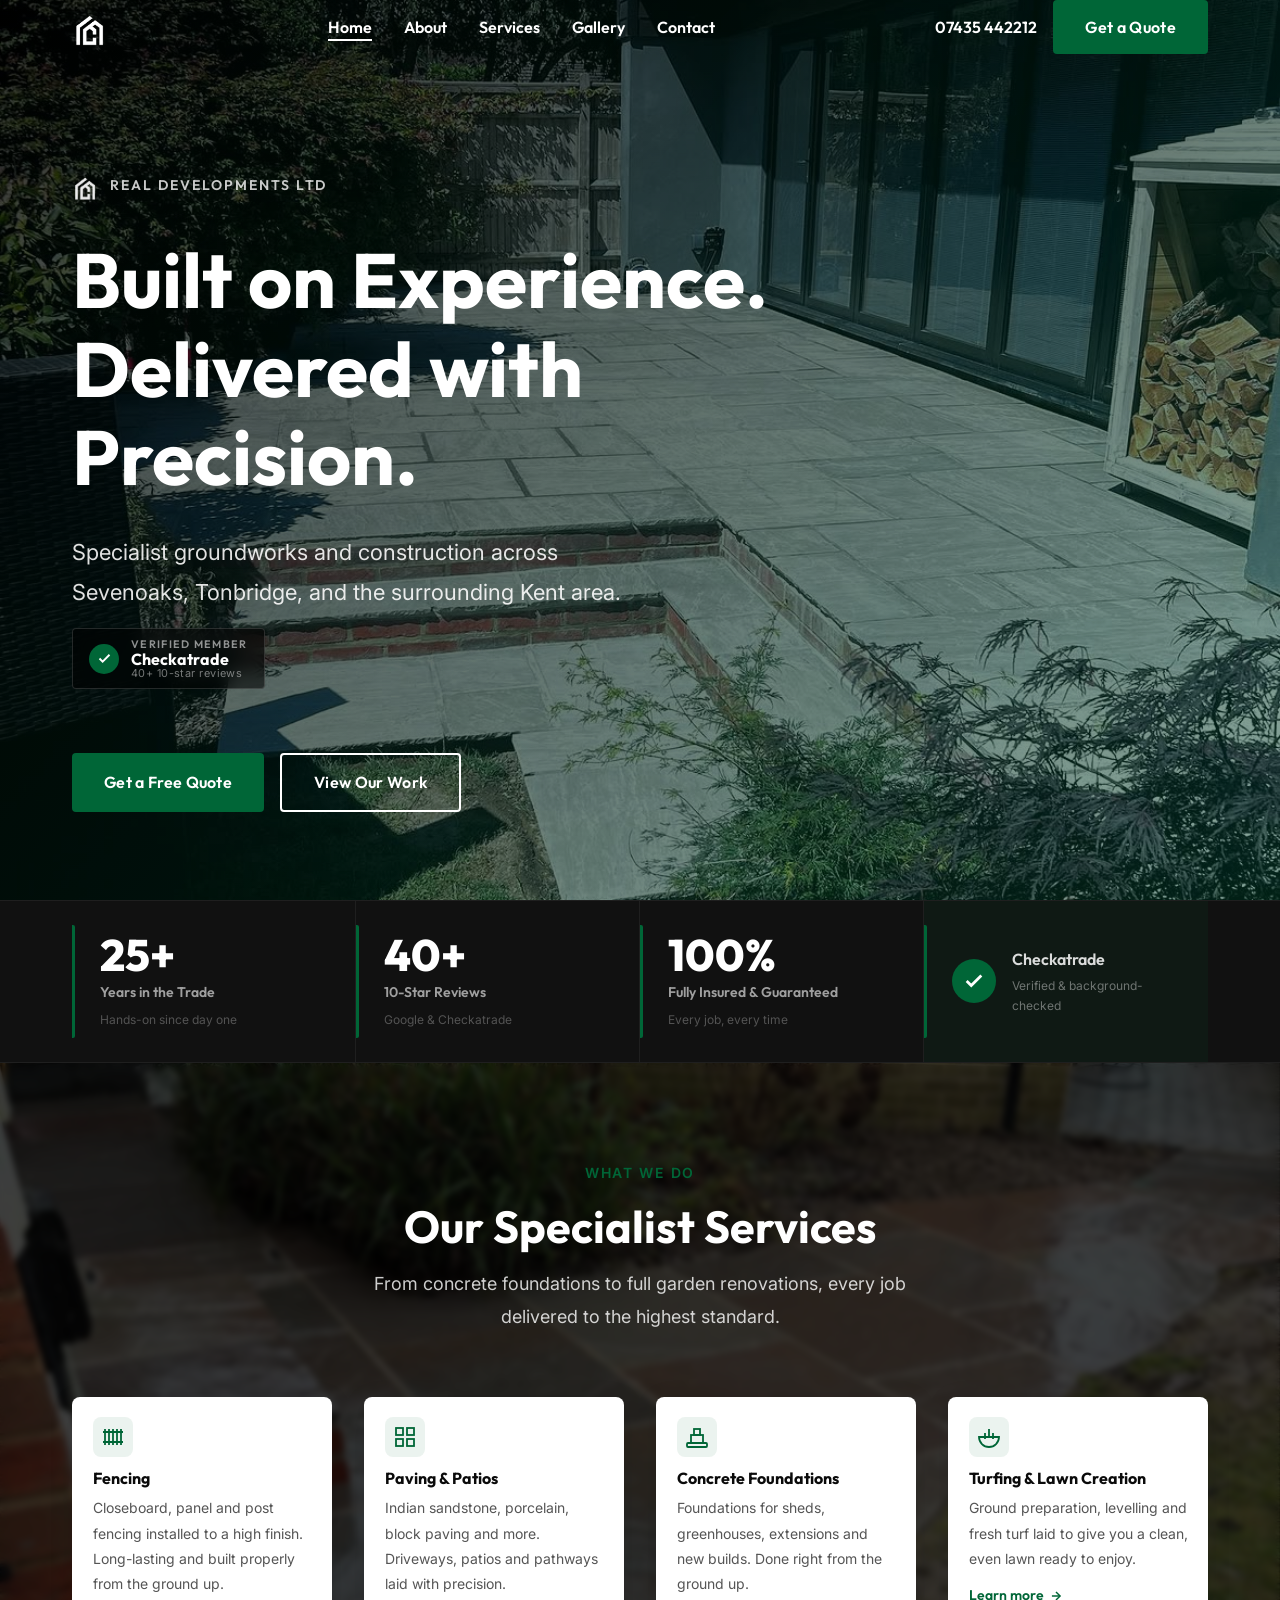
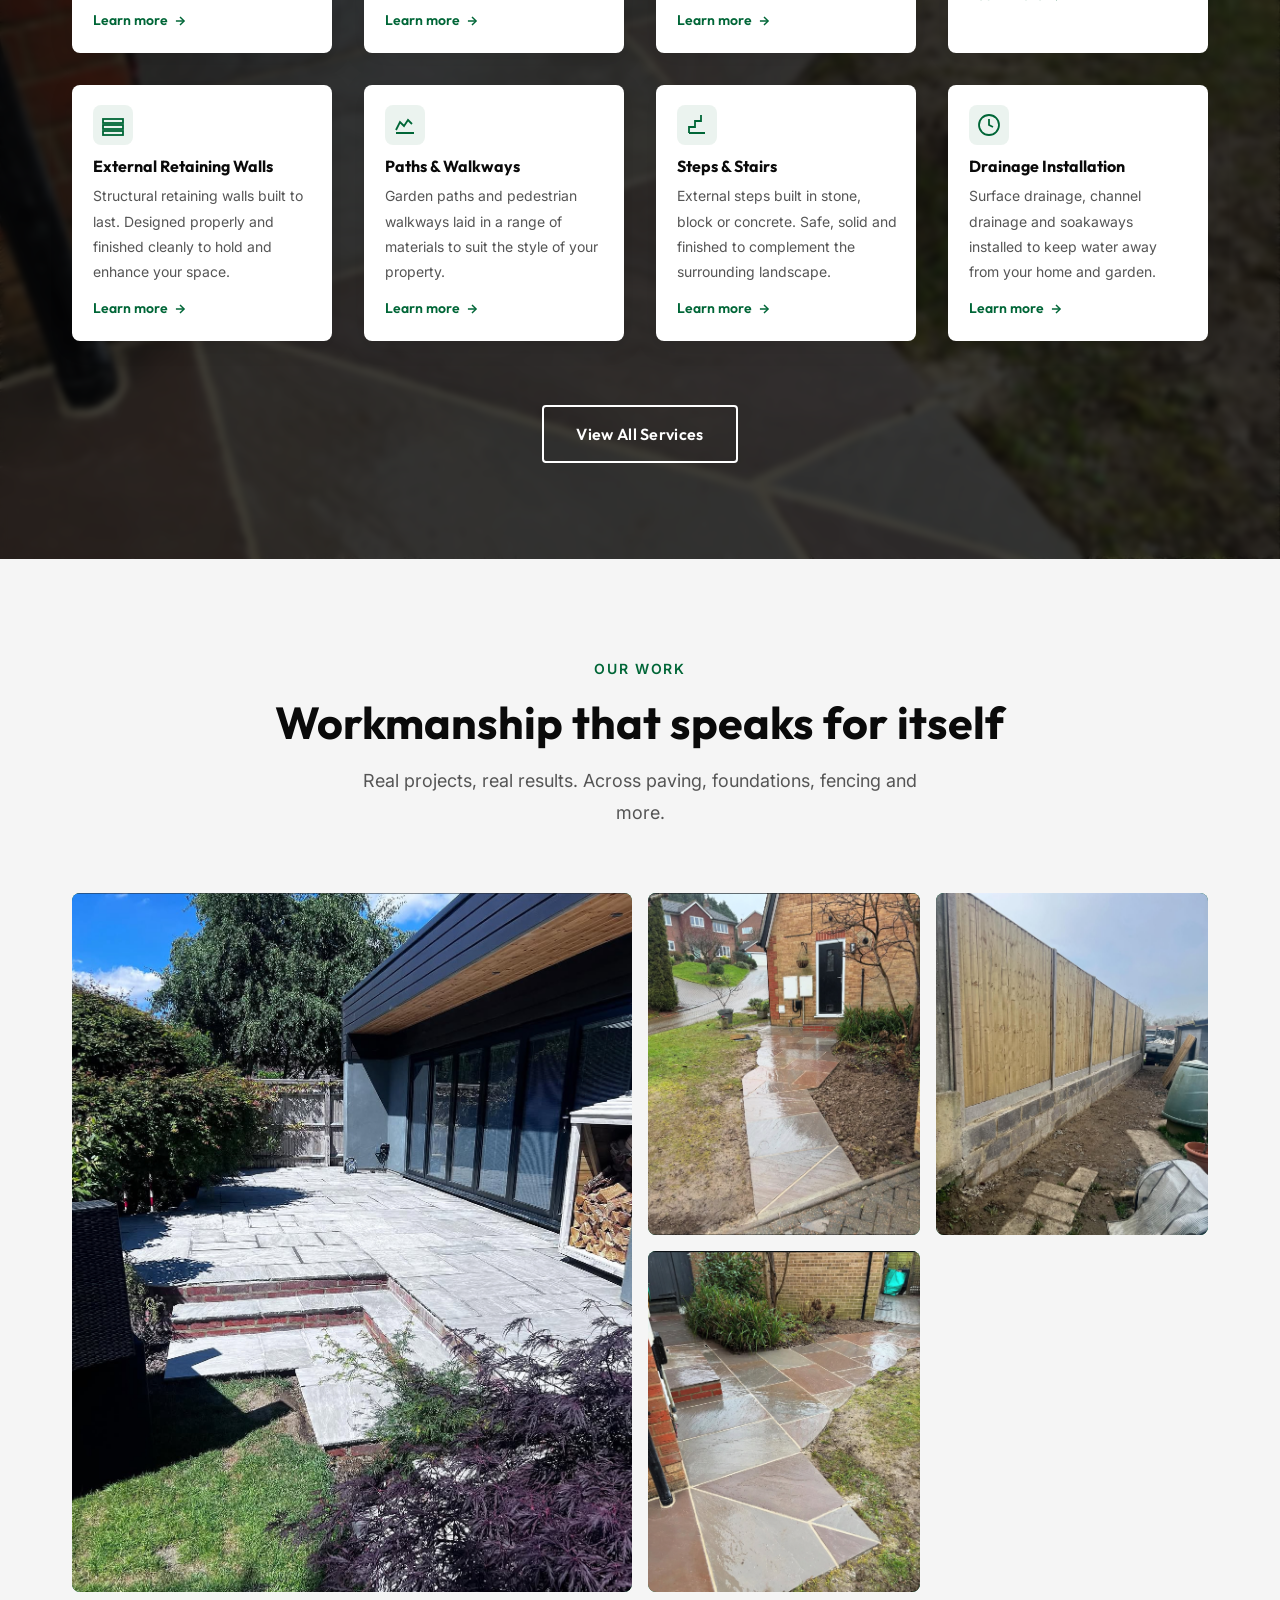
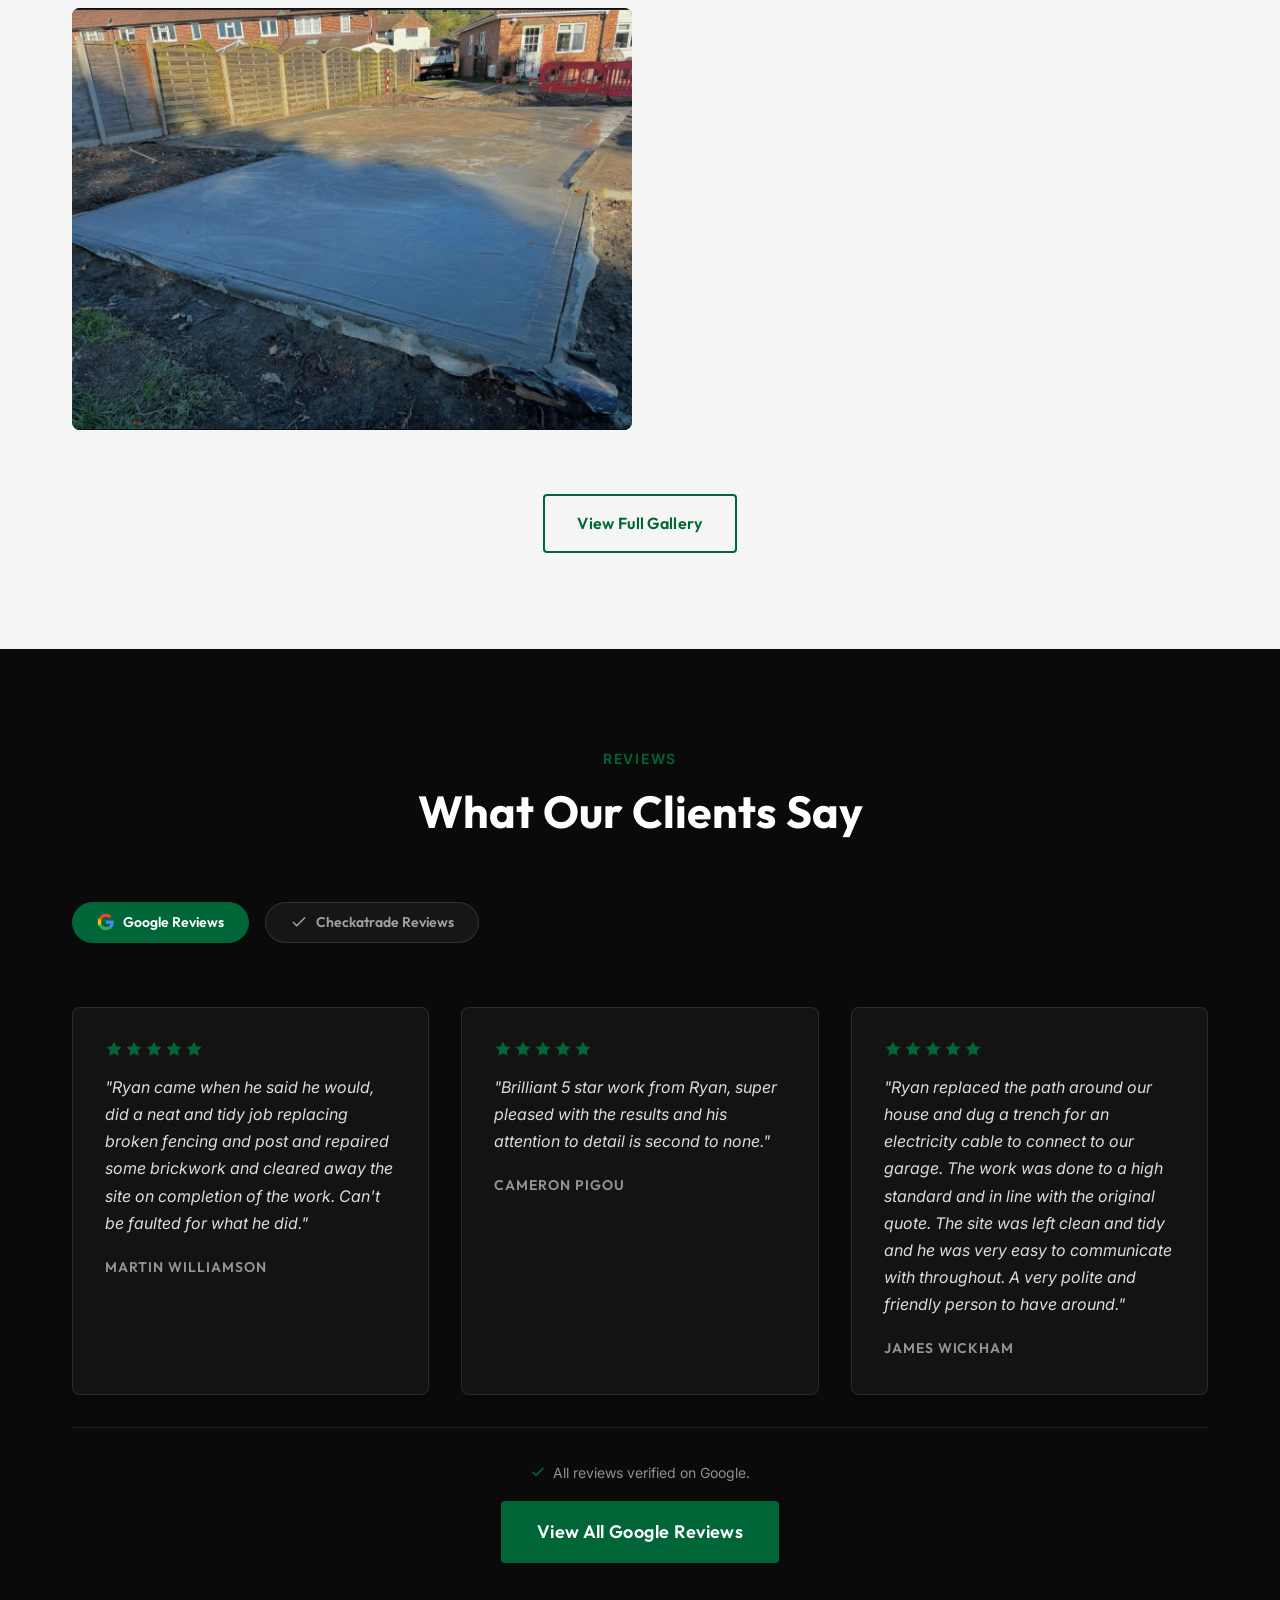
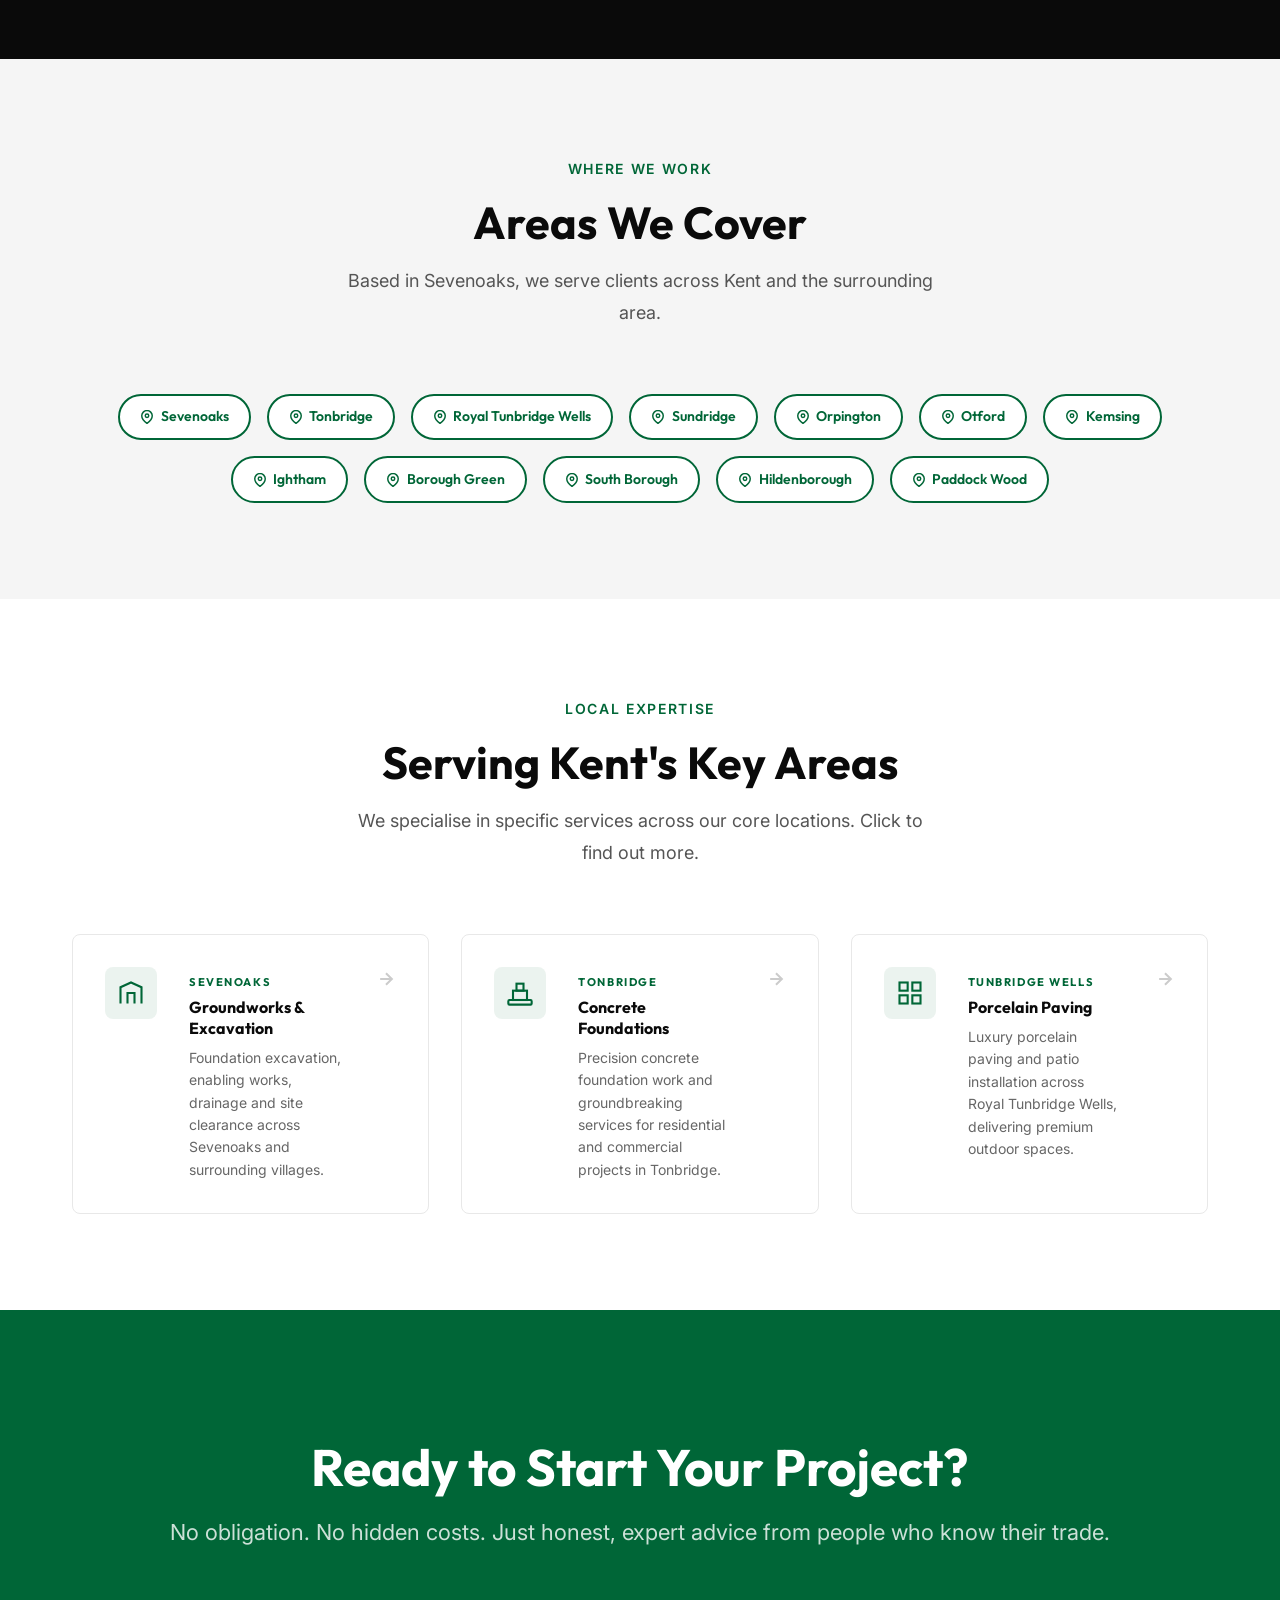
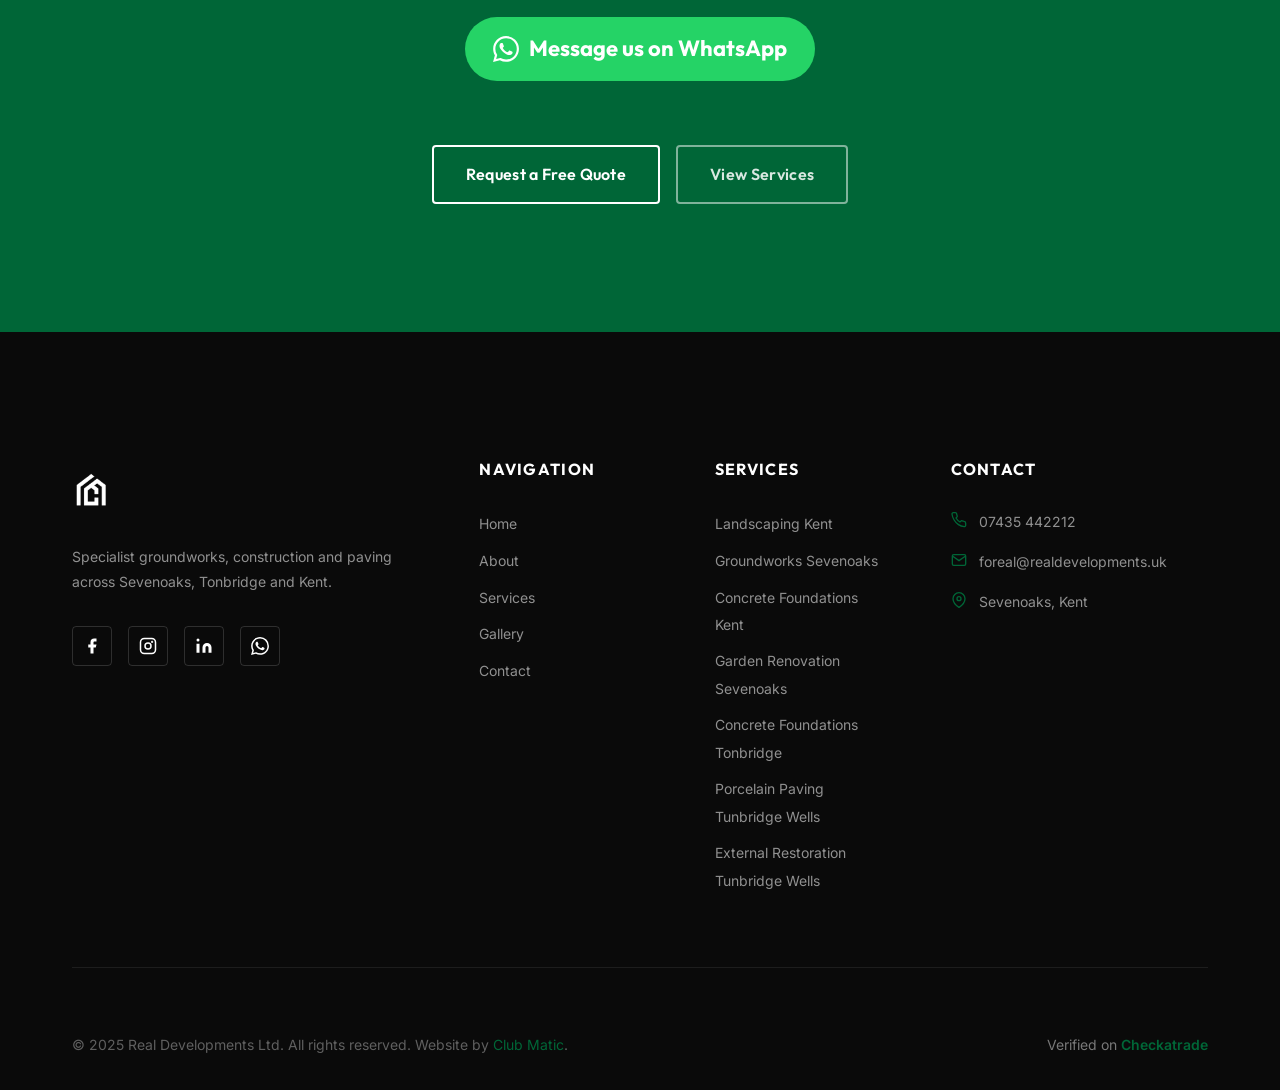
==== commit 7cc61951: "Footer services: proper visual staircase — each line distinctly longer 16: Landscaping Kent 21: Grou" ====
--- a/index.html
+++ b/index.html
@@ -629,12 +629,12 @@
         <div class="footer__col">
           <h4>Services</h4>
           <ul>
-            <li><a href="landscaping.html">Landscaping Tonbridge</a></li>
-            <li><a href="concrete-foundations-tonbridge.html">Foundations Tonbridge</a></li>
+            <li><a href="landscaping.html">Landscaping Kent</a></li>
             <li><a href="groundworks-sevenoaks.html">Groundworks Sevenoaks</a></li>
-            <li><a href="garden-renovation.html">Garden Renovation Kent</a></li>
-            <li><a href="porcelain-paving-tunbridge-wells.html">Paving Tunbridge Wells</a></li>
             <li><a href="concrete-foundations.html">Concrete Foundations Kent</a></li>
+            <li><a href="garden-renovation.html">Garden Renovation Sevenoaks</a></li>
+            <li><a href="concrete-foundations-tonbridge.html">Concrete Foundations Tonbridge</a></li>
+            <li><a href="porcelain-paving-tunbridge-wells.html">Porcelain Paving Tunbridge Wells</a></li>
             <li><a href="external-restoration.html">External Restoration Tunbridge Wells</a></li>
           </ul>
         </div>
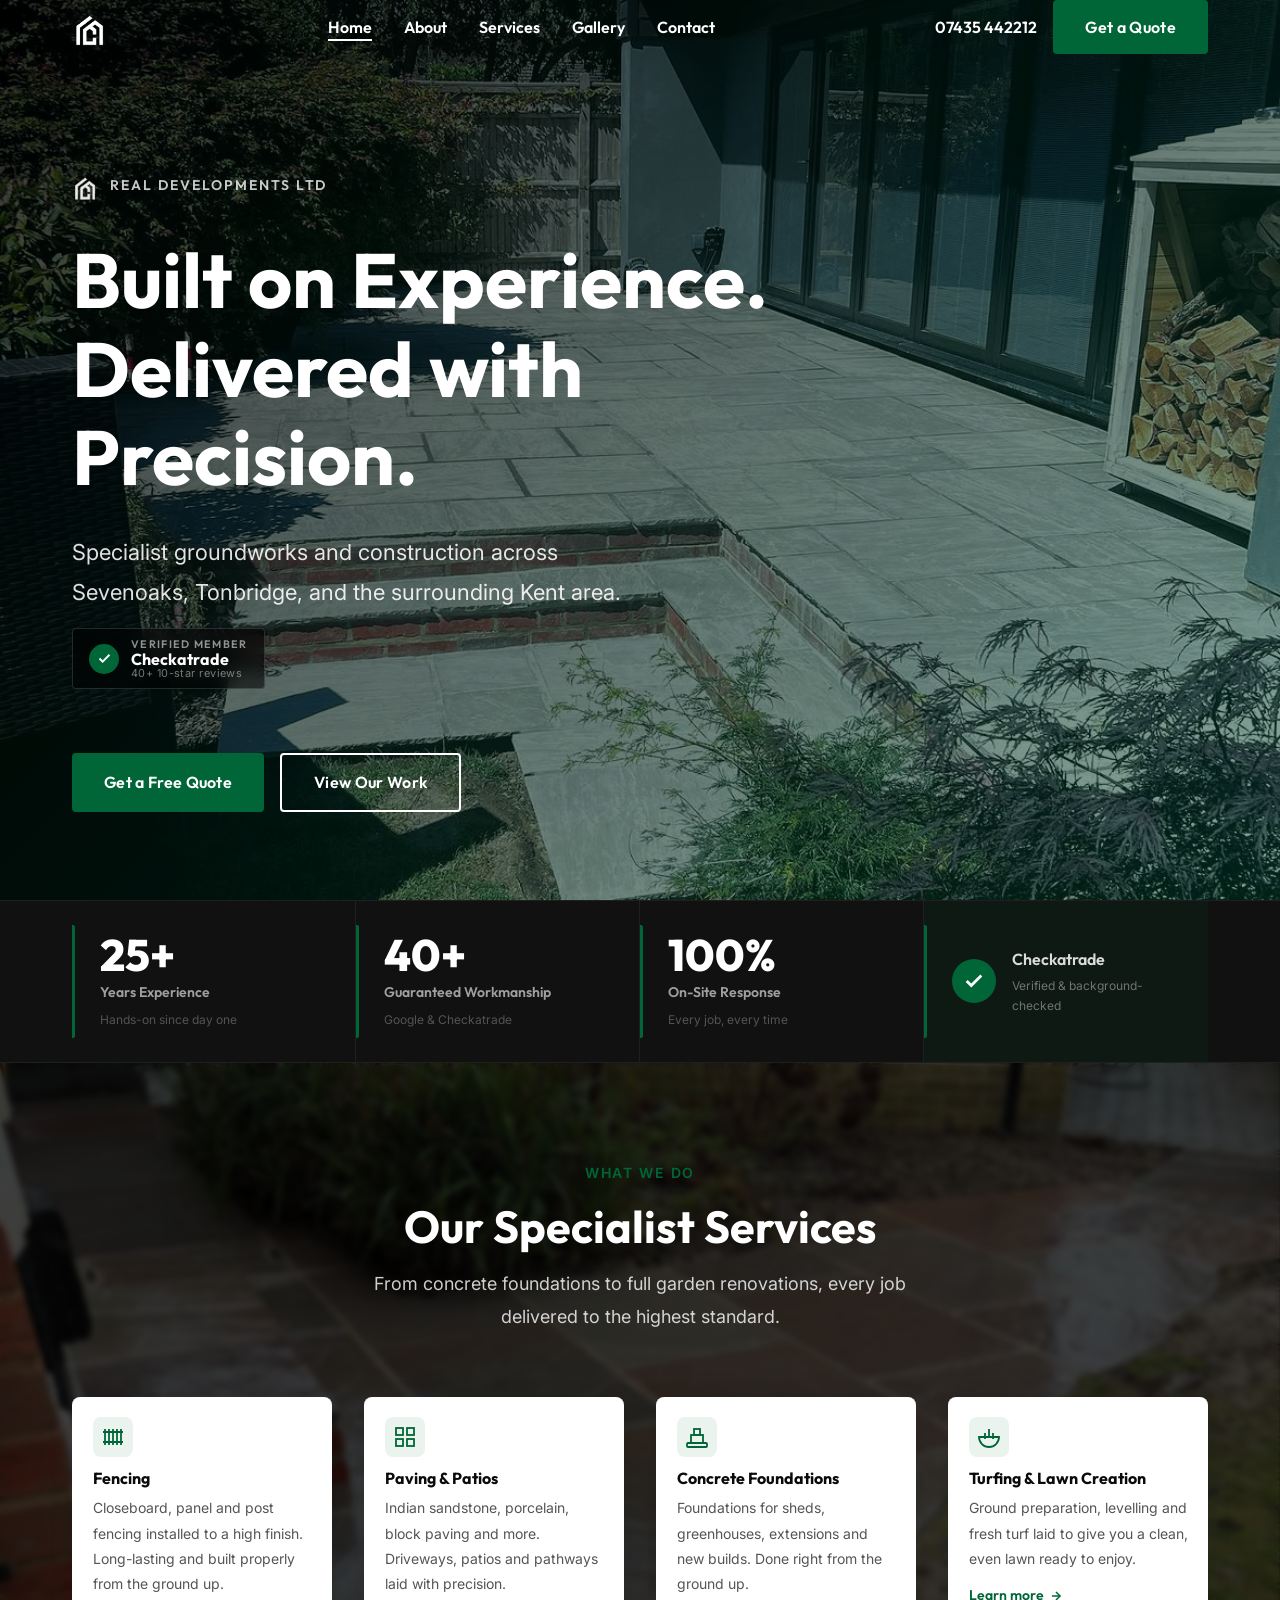
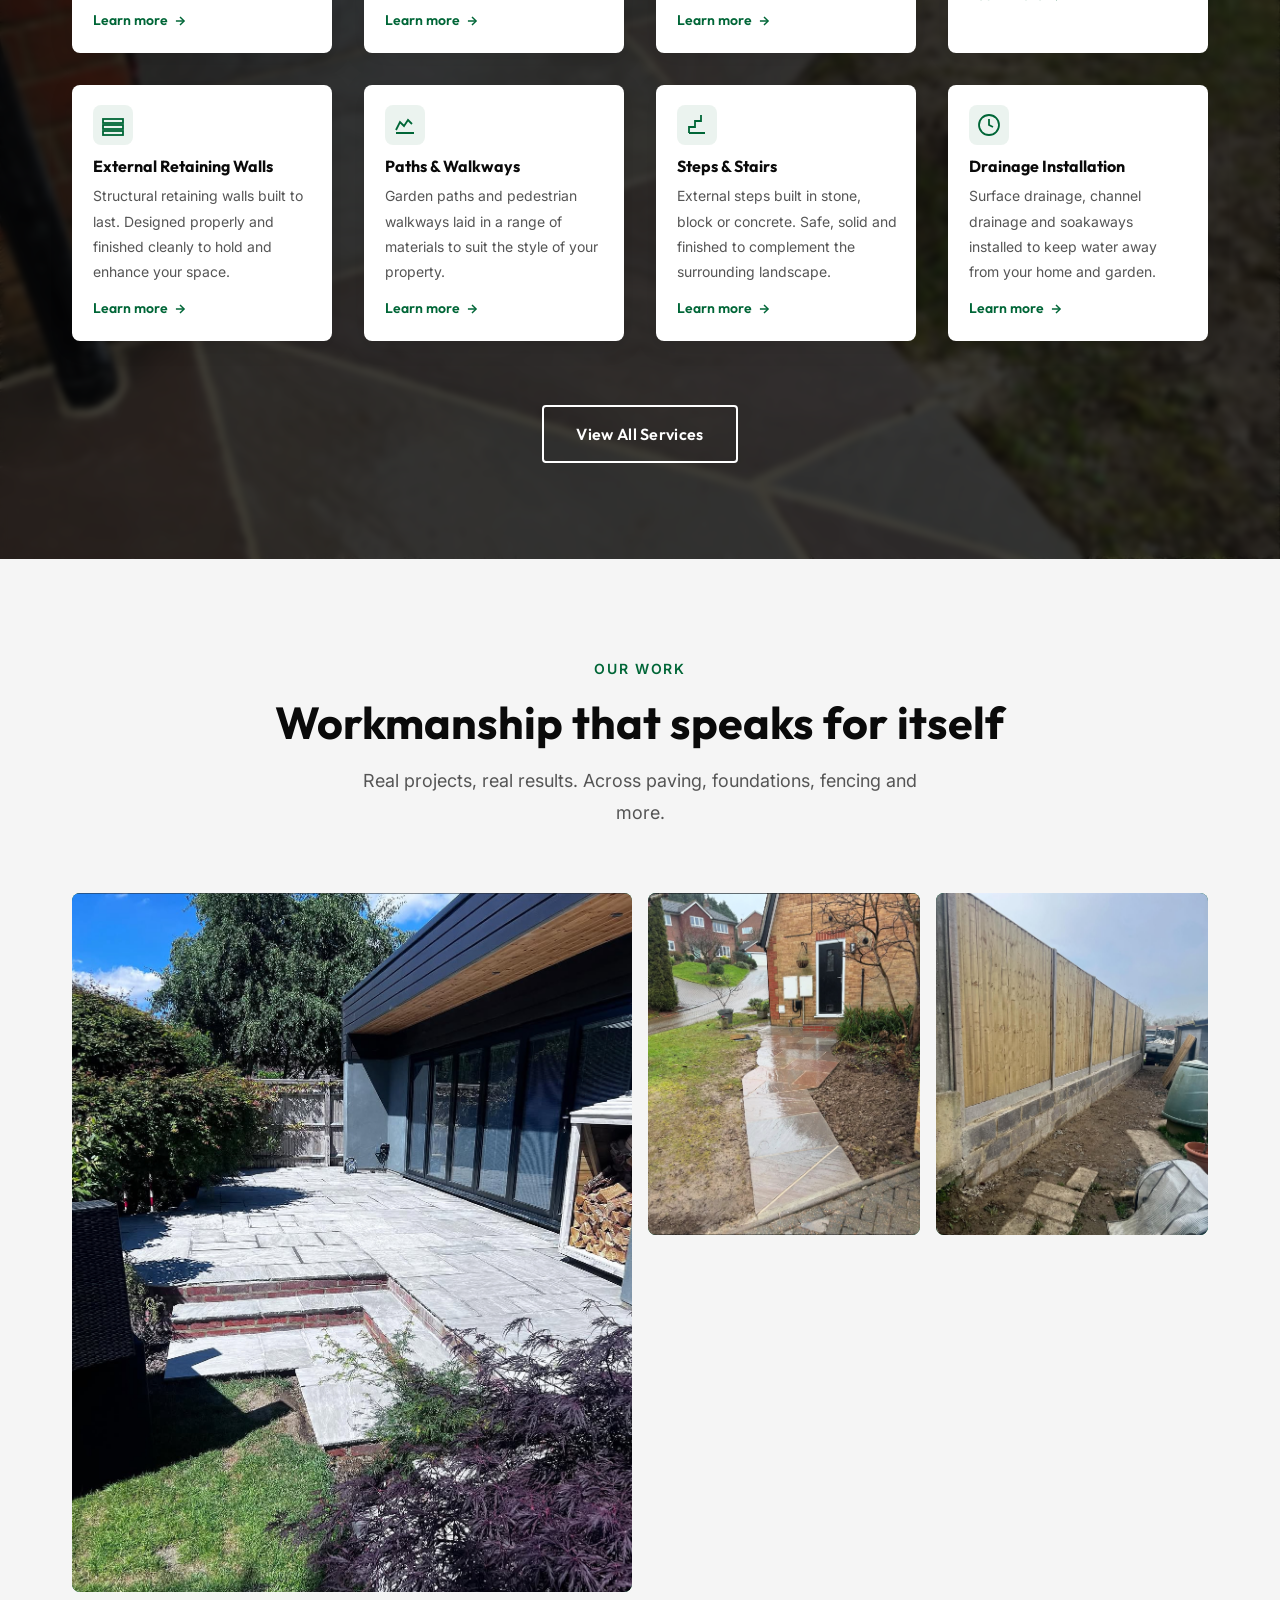
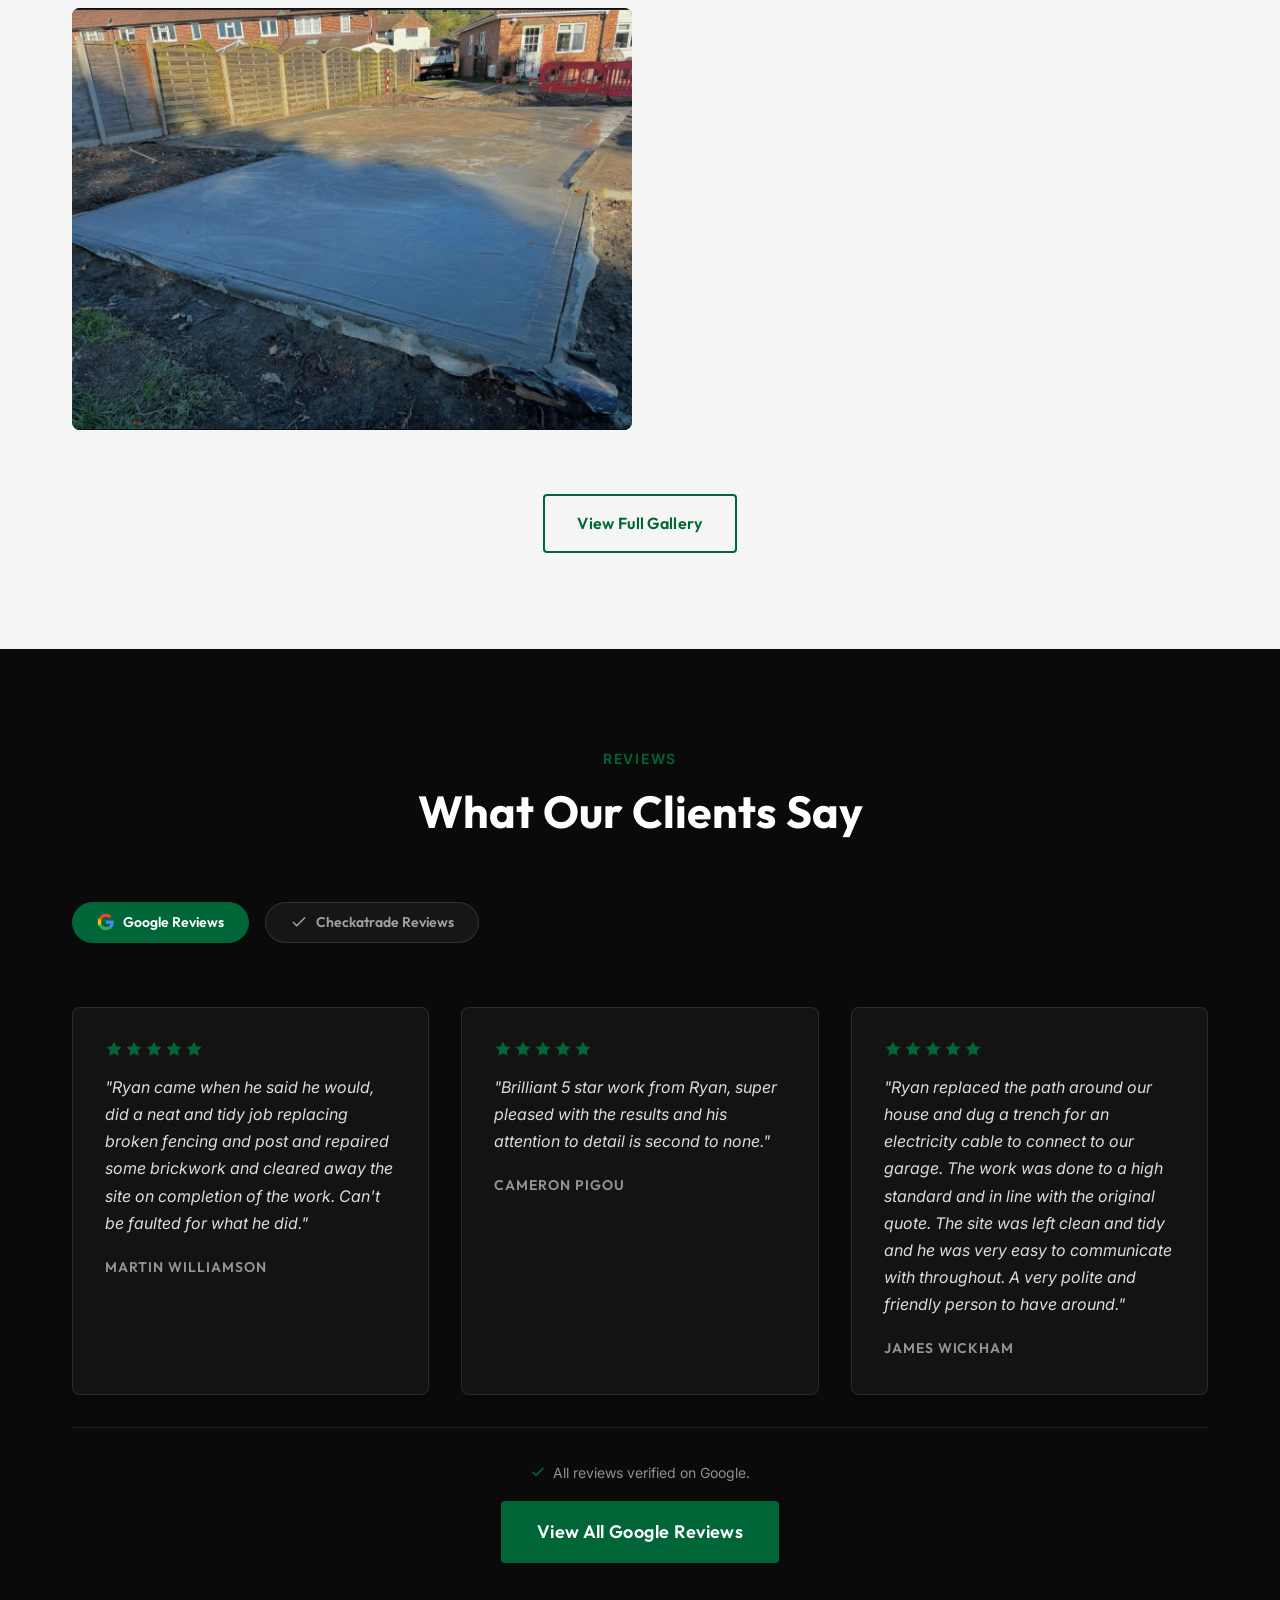
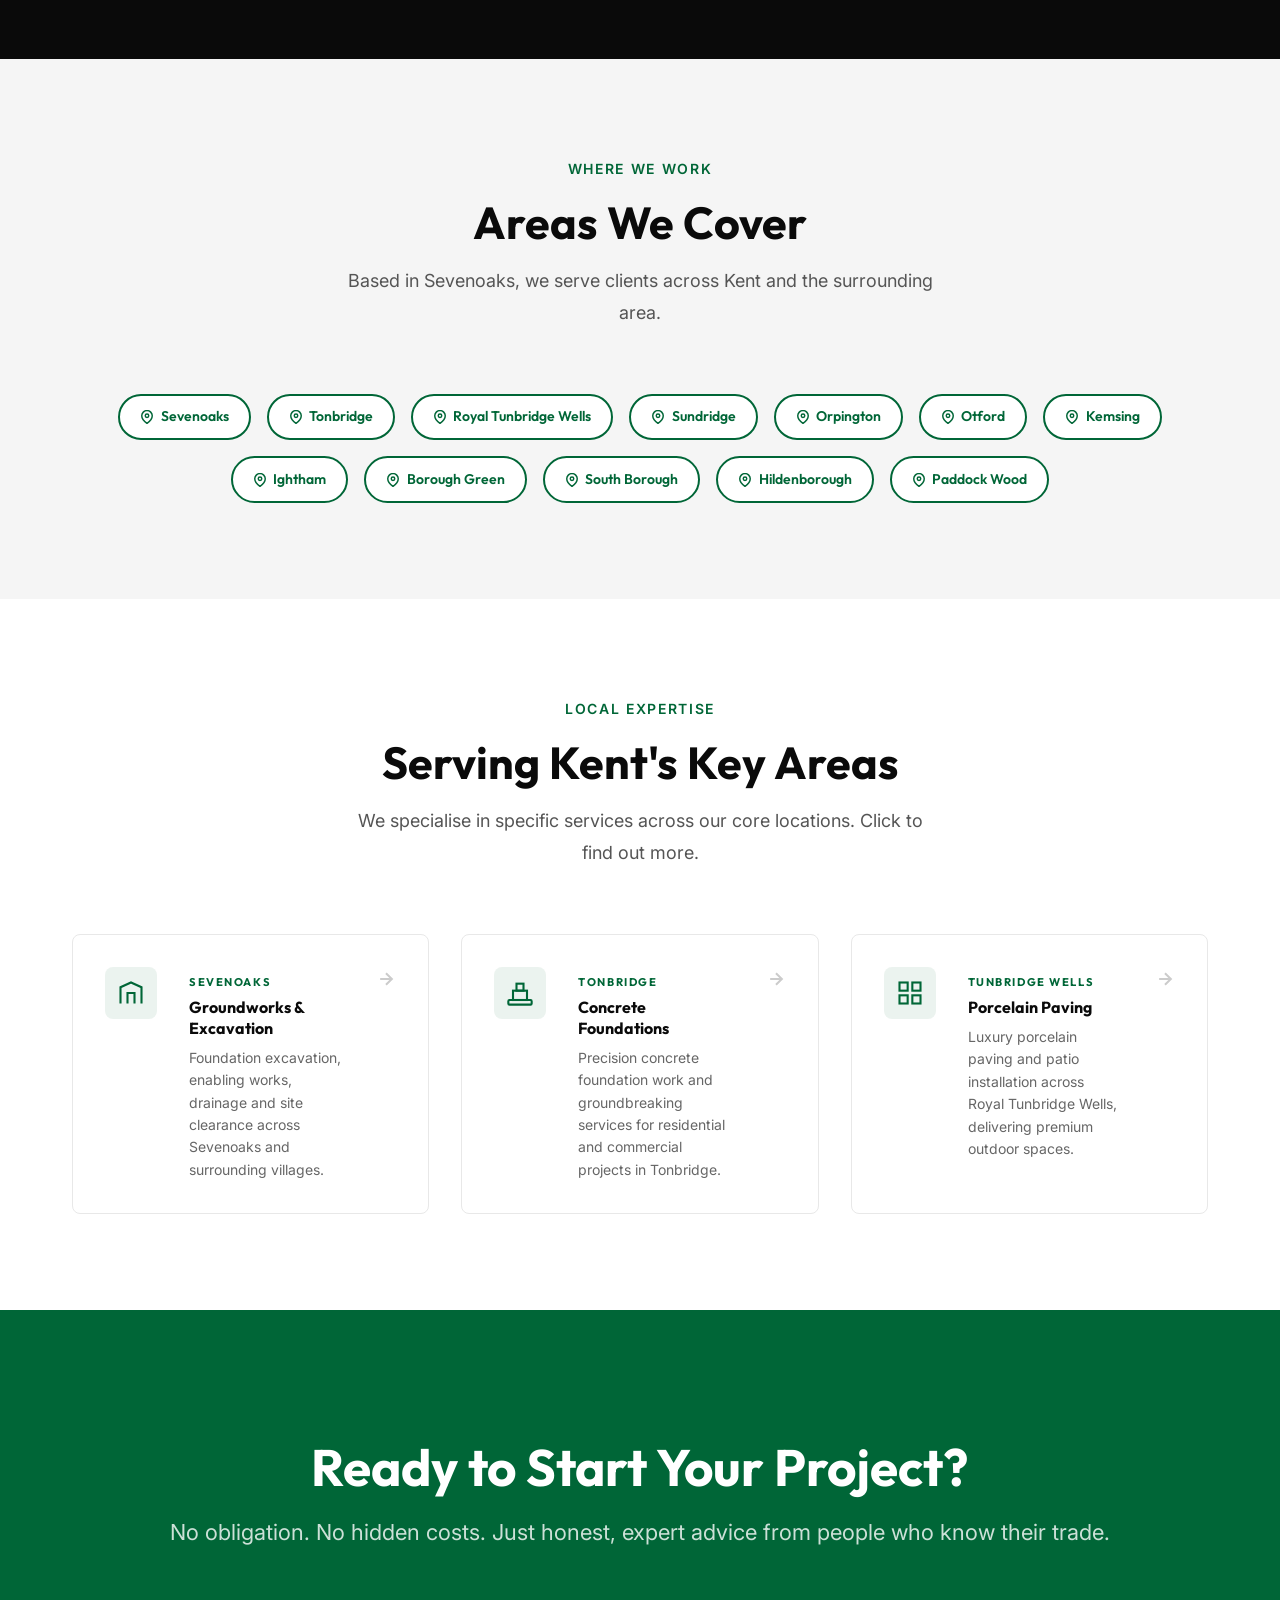
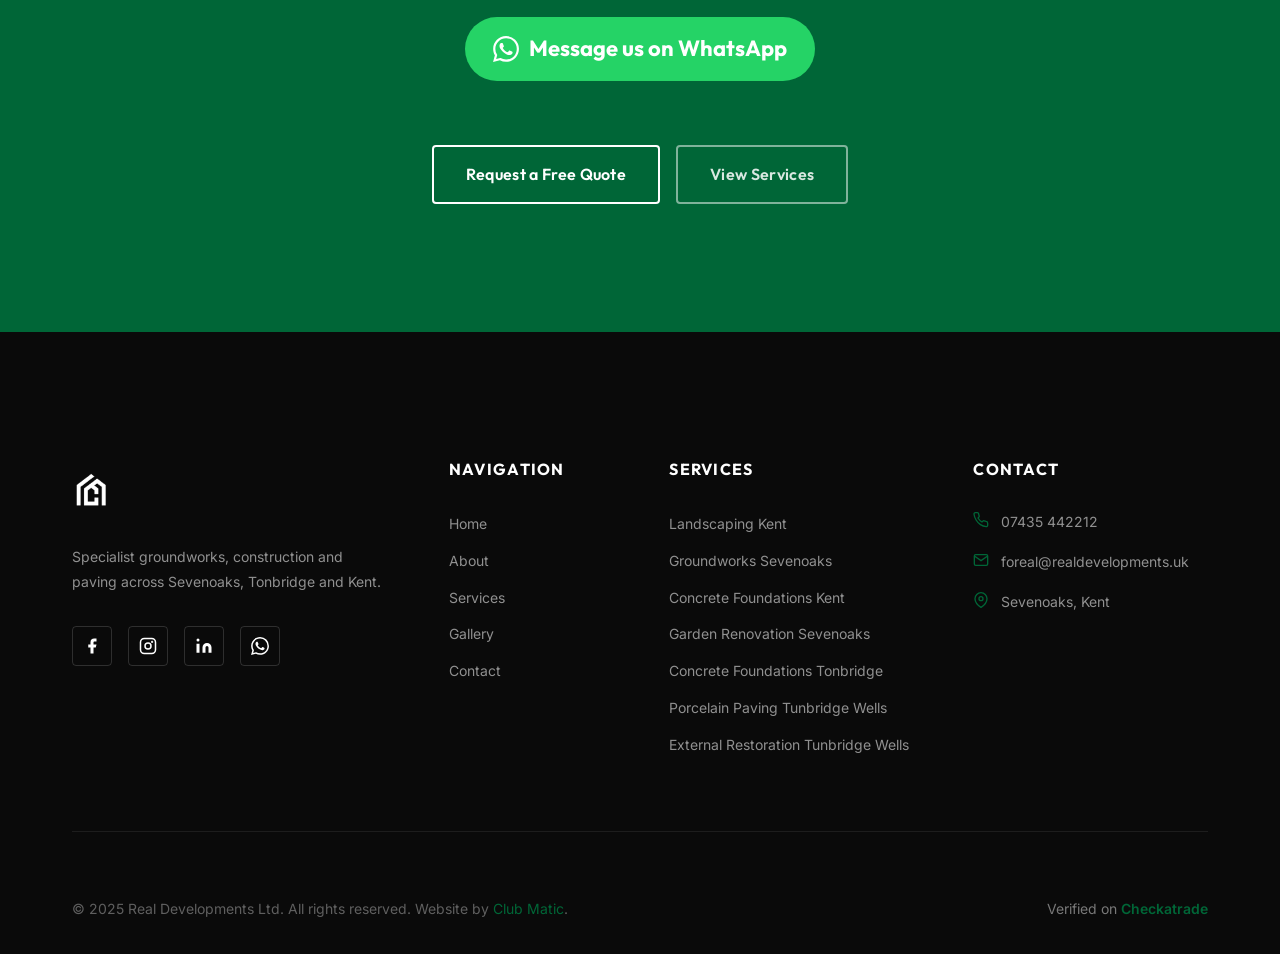
==== commit d86754fd: "feat: Full CMS wiring — 52 data-cms fields, all homepage content editable" ====
--- a/index.html
+++ b/index.html
@@ -173,19 +173,19 @@
 
           <div class="trust-bar__stat">
             <div class="trust-bar__stat-number" data-count-up="25" data-suffix="+">25+</div>
-            <div class="trust-bar__stat-label">Years in the Trade</div>
+            <div class="trust-bar__stat-label" data-cms="homepage.trustBar.item1">Years in the Trade</div>
             <div class="trust-bar__stat-sub">Hands-on since day one</div>
           </div>
 
           <div class="trust-bar__stat">
             <div class="trust-bar__stat-number" data-count-up="40" data-suffix="+">40+</div>
-            <div class="trust-bar__stat-label">10-Star Reviews</div>
+            <div class="trust-bar__stat-label" data-cms="homepage.trustBar.item2">10-Star Reviews</div>
             <div class="trust-bar__stat-sub">Google &amp; Checkatrade</div>
           </div>
 
           <div class="trust-bar__stat">
             <div class="trust-bar__stat-number">100%</div>
-            <div class="trust-bar__stat-label">Fully Insured &amp; Guaranteed</div>
+            <div class="trust-bar__stat-label" data-cms="homepage.trustBar.item3">Fully Insured &amp; Guaranteed</div>
             <div class="trust-bar__stat-sub">Every job, every time</div>
           </div>
 
@@ -209,8 +209,8 @@
       <div class="container" style="position:relative;z-index:1;">
         <div class="text-center fade-up">
           <span class="section-label" style="color:var(--green);">What We Do</span>
-          <h2 id="services-heading" class="section-title" style="color:#fff;">Our Specialist Services</h2>
-          <p class="section-subtitle" style="margin:0 auto var(--space-md);color:rgba(255,255,255,0.8);">From concrete foundations to full garden renovations, every job delivered to the highest standard.</p>
+          <h2 id="services-heading" class="section-title" style="color:#fff;" data-cms="homepage.servicesHeading">Our Specialist Services</h2>
+          <p class="section-subtitle" style="margin:0 auto var(--space-md);color:rgba(255,255,255,0.8);" data-cms="homepage.servicesSubtitle">From concrete foundations to full garden renovations, every job delivered to the highest standard.</p>
         </div>
 
         <div class="services-grid" id="servicesGrid">
@@ -219,8 +219,8 @@
             <div class="service-card__icon">
               <svg width="24" height="24" viewBox="0 0 24 24" fill="none" stroke="currentColor" stroke-width="1.8" aria-hidden="true"><line x1="4" y1="4" x2="4" y2="20"/><line x1="8" y1="4" x2="8" y2="20"/><line x1="12" y1="4" x2="12" y2="20"/><line x1="16" y1="4" x2="16" y2="20"/><line x1="20" y1="4" x2="20" y2="20"/><line x1="2" y1="7" x2="22" y2="7"/><line x1="2" y1="17" x2="22" y2="17"/></svg>
             </div>
-            <h3>Fencing</h3>
-            <p>Closeboard, panel and post fencing installed to a high finish. Long-lasting and built properly from the ground up.</p>
+            <h3 data-cms="homepage.service1Name">Fencing</h3>
+            <p data-cms="homepage.service1Desc">Closeboard, panel and post fencing installed to a high finish. Long-lasting and built properly from the ground up.</p>
             <a href="services.html" class="service-card__link">Learn more <svg width="14" height="14" viewBox="0 0 24 24" fill="none" stroke="currentColor" stroke-width="2.5" aria-hidden="true"><line x1="5" y1="12" x2="19" y2="12"/><polyline points="12 5 19 12 12 19"/></svg></a>
           </article>
 
@@ -228,8 +228,8 @@
             <div class="service-card__icon">
               <svg width="24" height="24" viewBox="0 0 24 24" fill="none" stroke="currentColor" stroke-width="1.8" aria-hidden="true"><rect x="3" y="3" width="7" height="7"/><rect x="14" y="3" width="7" height="7"/><rect x="14" y="14" width="7" height="7"/><rect x="3" y="14" width="7" height="7"/></svg>
             </div>
-            <h3>Paving &amp; Patios</h3>
-            <p>Indian sandstone, porcelain, block paving and more. Driveways, patios and pathways laid with precision.</p>
+            <h3 data-cms="homepage.service2Name">Paving &amp; Patios</h3>
+            <p data-cms="homepage.service2Desc">Indian sandstone, porcelain, block paving and more. Driveways, patios and pathways laid with precision.</p>
             <a href="services.html" class="service-card__link">Learn more <svg width="14" height="14" viewBox="0 0 24 24" fill="none" stroke="currentColor" stroke-width="2.5" aria-hidden="true"><line x1="5" y1="12" x2="19" y2="12"/><polyline points="12 5 19 12 12 19"/></svg></a>
           </article>
 
@@ -237,8 +237,8 @@
             <div class="service-card__icon">
               <svg width="24" height="24" viewBox="0 0 24 24" fill="none" stroke="currentColor" stroke-width="1.8" aria-hidden="true"><rect x="2" y="18" width="20" height="4" rx="1"/><rect x="6" y="10" width="12" height="8"/><rect x="9" y="4" width="6" height="6"/></svg>
             </div>
-            <h3>Concrete Foundations</h3>
-            <p>Foundations for sheds, greenhouses, extensions and new builds. Done right from the ground up.</p>
+            <h3 data-cms="homepage.service3Name">Concrete Foundations</h3>
+            <p data-cms="homepage.service3Desc">Foundations for sheds, greenhouses, extensions and new builds. Done right from the ground up.</p>
             <a href="services.html" class="service-card__link">Learn more <svg width="14" height="14" viewBox="0 0 24 24" fill="none" stroke="currentColor" stroke-width="2.5" aria-hidden="true"><line x1="5" y1="12" x2="19" y2="12"/><polyline points="12 5 19 12 12 19"/></svg></a>
           </article>
 
@@ -246,8 +246,8 @@
             <div class="service-card__icon">
               <svg width="24" height="24" viewBox="0 0 24 24" fill="none" stroke="currentColor" stroke-width="1.8" aria-hidden="true"><path d="M12 22a10 10 0 0 0 10-10H2a10 10 0 0 0 10 10z"/><line x1="12" y1="12" x2="12" y2="4"/><line x1="8" y1="14" x2="8" y2="8"/><line x1="16" y1="14" x2="16" y2="8"/></svg>
             </div>
-            <h3>Turfing &amp; Lawn Creation</h3>
-            <p>Ground preparation, levelling and fresh turf laid to give you a clean, even lawn ready to enjoy.</p>
+            <h3 data-cms="homepage.service4Name">Turfing &amp; Lawn Creation</h3>
+            <p data-cms="homepage.service4Desc">Ground preparation, levelling and fresh turf laid to give you a clean, even lawn ready to enjoy.</p>
             <a href="services.html" class="service-card__link">Learn more <svg width="14" height="14" viewBox="0 0 24 24" fill="none" stroke="currentColor" stroke-width="2.5" aria-hidden="true"><line x1="5" y1="12" x2="19" y2="12"/><polyline points="12 5 19 12 12 19"/></svg></a>
           </article>
 
@@ -255,8 +255,8 @@
             <div class="service-card__icon">
               <svg width="24" height="24" viewBox="0 0 24 24" fill="none" stroke="currentColor" stroke-width="1.8" aria-hidden="true"><rect x="2" y="6" width="20" height="4"/><rect x="2" y="12" width="20" height="4"/><rect x="2" y="18" width="20" height="4"/></svg>
             </div>
-            <h3>External Retaining Walls</h3>
-            <p>Structural retaining walls built to last. Designed properly and finished cleanly to hold and enhance your space.</p>
+            <h3 data-cms="homepage.service5Name">External Retaining Walls</h3>
+            <p data-cms="homepage.service5Desc">Structural retaining walls built to last. Designed properly and finished cleanly to hold and enhance your space.</p>
             <a href="services.html" class="service-card__link">Learn more <svg width="14" height="14" viewBox="0 0 24 24" fill="none" stroke="currentColor" stroke-width="2.5" aria-hidden="true"><line x1="5" y1="12" x2="19" y2="12"/><polyline points="12 5 19 12 12 19"/></svg></a>
           </article>
 
@@ -264,8 +264,8 @@
             <div class="service-card__icon">
               <svg width="24" height="24" viewBox="0 0 24 24" fill="none" stroke="currentColor" stroke-width="1.8" aria-hidden="true"><path d="M3 17l4-8 4 4 4-6 4 4"/><line x1="3" y1="20" x2="21" y2="20"/></svg>
             </div>
-            <h3>Paths &amp; Walkways</h3>
-            <p>Garden paths and pedestrian walkways laid in a range of materials to suit the style of your property.</p>
+            <h3 data-cms="homepage.service6Name">Paths &amp; Walkways</h3>
+            <p data-cms="homepage.service6Desc">Garden paths and pedestrian walkways laid in a range of materials to suit the style of your property.</p>
             <a href="services.html" class="service-card__link">Learn more <svg width="14" height="14" viewBox="0 0 24 24" fill="none" stroke="currentColor" stroke-width="2.5" aria-hidden="true"><line x1="5" y1="12" x2="19" y2="12"/><polyline points="12 5 19 12 12 19"/></svg></a>
           </article>
 
@@ -273,8 +273,8 @@
             <div class="service-card__icon">
               <svg width="24" height="24" viewBox="0 0 24 24" fill="none" stroke="currentColor" stroke-width="1.8" aria-hidden="true"><polyline points="4 20 4 14 10 14 10 8 16 8 16 2"/><line x1="4" y1="20" x2="20" y2="20"/></svg>
             </div>
-            <h3>Steps &amp; Stairs</h3>
-            <p>External steps built in stone, block or concrete. Safe, solid and finished to complement the surrounding landscape.</p>
+            <h3 data-cms="homepage.service7Name">Steps &amp; Stairs</h3>
+            <p data-cms="homepage.service7Desc">External steps built in stone, block or concrete. Safe, solid and finished to complement the surrounding landscape.</p>
             <a href="services.html" class="service-card__link">Learn more <svg width="14" height="14" viewBox="0 0 24 24" fill="none" stroke="currentColor" stroke-width="2.5" aria-hidden="true"><line x1="5" y1="12" x2="19" y2="12"/><polyline points="12 5 19 12 12 19"/></svg></a>
           </article>
 
@@ -282,8 +282,8 @@
             <div class="service-card__icon">
               <svg width="24" height="24" viewBox="0 0 24 24" fill="none" stroke="currentColor" stroke-width="1.8" aria-hidden="true"><path d="M12 2C6.48 2 2 6.48 2 12s4.48 10 10 10 10-4.48 10-10S17.52 2 12 2z"/><path d="M12 6v6l4 2"/></svg>
             </div>
-            <h3>Drainage Installation</h3>
-            <p>Surface drainage, channel drainage and soakaways installed to keep water away from your home and garden.</p>
+            <h3 data-cms="homepage.service8Name">Drainage Installation</h3>
+            <p data-cms="homepage.service8Desc">Surface drainage, channel drainage and soakaways installed to keep water away from your home and garden.</p>
             <a href="services.html" class="service-card__link">Learn more <svg width="14" height="14" viewBox="0 0 24 24" fill="none" stroke="currentColor" stroke-width="2.5" aria-hidden="true"><line x1="5" y1="12" x2="19" y2="12"/><polyline points="12 5 19 12 12 19"/></svg></a>
           </article>
 
@@ -300,8 +300,8 @@
       <div class="container">
         <div class="text-center fade-up">
           <span class="section-label">Our Work</span>
-          <h2 id="gallery-heading" class="section-title">Workmanship that speaks for itself</h2>
-          <p class="section-subtitle" style="margin:0 auto var(--space-sm);">Real projects, real results. Across paving, foundations, fencing and more.</p>
+          <h2 id="gallery-heading" class="section-title" data-cms="homepage.galleryHeading">Workmanship that speaks for itself</h2>
+          <p class="section-subtitle" style="margin:0 auto var(--space-sm);" data-cms="homepage.gallerySubtitle">Real projects, real results. Across paving, foundations, fencing and more.</p>
         </div>
 
         <div class="gallery-grid" id="galleryGrid">
@@ -309,7 +309,7 @@
           <div class="gallery-grid__item fade-up stagger-1">
             <div class="gallery-img-wrap">
               <img src="assets/images/uploads/paving-grey-stone-patio.jpg" alt="Grey stone porcelain patio" loading="lazy">
-              <span class="gallery-label">Grey stone porcelain patio installation</span>
+              <span class="gallery-label" data-cms="homepage.galleryLabel1">Grey stone porcelain patio installation</span>
             </div>
           </div>
 
@@ -317,7 +317,7 @@
           <div class="gallery-grid__item fade-up stagger-2">
             <div class="gallery-img-wrap">
               <img src="assets/images/uploads/paving-sandstone-pathway.jpg" alt="Autumn Blend Indian Sandstone paving walkway" loading="lazy">
-              <span class="gallery-label">Autumn Blend Indian Sandstone paving walkway installed.</span>
+              <span class="gallery-label" data-cms="homepage.galleryLabel2">Autumn Blend Indian Sandstone paving walkway installed.</span>
             </div>
           </div>
 
@@ -325,7 +325,7 @@
           <div class="gallery-grid__item fade-up stagger-3">
             <div class="gallery-img-wrap">
               <img src="assets/images/uploads/fencing-panel-concrete-base.jpg" alt="Fence panels with concrete block base" loading="lazy">
-              <span class="gallery-label">Fence panel installation with concrete base</span>
+              <span class="gallery-label" data-cms="homepage.galleryLabel3">Fence panel installation with concrete base</span>
             </div>
           </div>
 
@@ -333,7 +333,7 @@
           <div class="gallery-grid__item fade-up stagger-1">
             <div class="gallery-img-wrap">
               <img src="assets/images/uploads/paving-sandstone-curved-patio.jpg" alt="Sandstone curved patio" loading="lazy">
-              <span class="gallery-label">Curved Indian sandstone patio</span>
+              <span class="gallery-label" data-cms="homepage.galleryLabel4">Curved Indian sandstone patio</span>
             </div>
           </div>
 
@@ -341,7 +341,7 @@
           <div class="gallery-grid__item fade-up stagger-2">
             <div class="gallery-img-wrap">
               <img src="assets/images/uploads/concrete-foundation-slab.jpg" alt="Concrete foundation slab" loading="lazy">
-              <span class="gallery-label">Concrete Foundation</span>
+              <span class="gallery-label" data-cms="homepage.galleryLabel5">Concrete Foundation</span>
             </div>
           </div>
 
@@ -358,7 +358,7 @@
       <div class="container">
         <div class="text-center fade-up" style="margin-bottom:var(--space-lg);">
           <span class="section-label" style="color:var(--green);">Reviews</span>
-          <h2 id="reviews-heading" class="section-title" style="color:var(--white);">What Our Clients Say</h2>
+          <h2 id="reviews-heading" class="section-title" style="color:var(--white);" data-cms="homepage.reviewsHeading">What Our Clients Say</h2>
         </div>
 
         <!-- Review source tabs -->
@@ -385,8 +385,8 @@
                 <svg viewBox="0 0 24 24" fill="currentColor" aria-hidden="true"><polygon points="12 2 15.09 8.26 22 9.27 17 14.14 18.18 21.02 12 17.77 5.82 21.02 7 14.14 2 9.27 8.91 8.26 12 2"/></svg>
                 <svg viewBox="0 0 24 24" fill="currentColor" aria-hidden="true"><polygon points="12 2 15.09 8.26 22 9.27 17 14.14 18.18 21.02 12 17.77 5.82 21.02 7 14.14 2 9.27 8.91 8.26 12 2"/></svg>
               </div>
-              <p class="review-card__text">"Ryan came when he said he would, did a neat and tidy job replacing broken fencing and post and repaired some brickwork and cleared away the site on completion of the work. Can't be faulted for what he did."</p>
-              <span class="review-card__author">Martin Williamson</span>
+              <p class="review-card__text" data-cms="homepage.googleReview1Text">"Ryan came when he said he would, did a neat and tidy job replacing broken fencing and post and repaired some brickwork and cleared away the site on completion of the work. Can't be faulted for what he did."</p>
+              <span class="review-card__author" data-cms="homepage.googleReview1Author">Martin Williamson</span>
             </article>
 
             <article class="review-card fade-up stagger-2">
@@ -397,8 +397,8 @@
                 <svg viewBox="0 0 24 24" fill="currentColor" aria-hidden="true"><polygon points="12 2 15.09 8.26 22 9.27 17 14.14 18.18 21.02 12 17.77 5.82 21.02 7 14.14 2 9.27 8.91 8.26 12 2"/></svg>
                 <svg viewBox="0 0 24 24" fill="currentColor" aria-hidden="true"><polygon points="12 2 15.09 8.26 22 9.27 17 14.14 18.18 21.02 12 17.77 5.82 21.02 7 14.14 2 9.27 8.91 8.26 12 2"/></svg>
               </div>
-              <p class="review-card__text">"Brilliant 5 star work from Ryan, super pleased with the results and his attention to detail is second to none."</p>
-              <span class="review-card__author">Cameron Pigou</span>
+              <p class="review-card__text" data-cms="homepage.googleReview2Text">"Brilliant 5 star work from Ryan, super pleased with the results and his attention to detail is second to none."</p>
+              <span class="review-card__author" data-cms="homepage.googleReview2Author">Cameron Pigou</span>
             </article>
 
             <article class="review-card fade-up stagger-3">
@@ -409,8 +409,8 @@
                 <svg viewBox="0 0 24 24" fill="currentColor" aria-hidden="true"><polygon points="12 2 15.09 8.26 22 9.27 17 14.14 18.18 21.02 12 17.77 5.82 21.02 7 14.14 2 9.27 8.91 8.26 12 2"/></svg>
                 <svg viewBox="0 0 24 24" fill="currentColor" aria-hidden="true"><polygon points="12 2 15.09 8.26 22 9.27 17 14.14 18.18 21.02 12 17.77 5.82 21.02 7 14.14 2 9.27 8.91 8.26 12 2"/></svg>
               </div>
-              <p class="review-card__text">"Ryan replaced the path around our house and dug a trench for an electricity cable to connect to our garage. The work was done to a high standard and in line with the original quote. The site was left clean and tidy and he was very easy to communicate with throughout. A very polite and friendly person to have around."</p>
-              <span class="review-card__author">James Wickham</span>
+              <p class="review-card__text" data-cms="homepage.googleReview3Text">"Ryan replaced the path around our house and dug a trench for an electricity cable to connect to our garage. The work was done to a high standard and in line with the original quote. The site was left clean and tidy and he was very easy to communicate with throughout. A very polite and friendly person to have around."</p>
+              <span class="review-card__author" data-cms="homepage.googleReview3Author">James Wickham</span>
             </article>
           </div>
 
@@ -440,8 +440,8 @@
                 <svg viewBox="0 0 24 24" fill="currentColor" aria-hidden="true"><polygon points="12 2 15.09 8.26 22 9.27 17 14.14 18.18 21.02 12 17.77 5.82 21.02 7 14.14 2 9.27 8.91 8.26 12 2"/></svg>
                 <span style="font-size:0.75rem;font-weight:700;margin-left:4px;color:var(--green);">10/10</span>
               </div>
-              <p class="review-card__text">"I had my exterior render painted including the wooden soffits, repairing cracks and painting the tiled sills. The job required full scaffold and was completed on time to an exceptional quality. Ryan went above and beyond: even re-painted my down pipes with no extra charge. I recommend Real Developments Ltd and they are my first call for future jobs."</p>
-              <span class="review-card__author">Full exterior painting &amp; drive work · TN14</span>
+              <p class="review-card__text" data-cms="homepage.checkatradeReview1Text">"I had my exterior render painted including the wooden soffits, repairing cracks and painting the tiled sills. The job required full scaffold and was completed on time to an exceptional quality. Ryan went above and beyond: even re-painted my down pipes with no extra charge. I recommend Real Developments Ltd and they are my first call for future jobs."</p>
+              <span class="review-card__author" data-cms="homepage.checkatradeReview1Author">Full exterior painting &amp; drive work · TN14</span>
             </article>
 
             <article class="review-card fade-up stagger-2">
@@ -458,8 +458,8 @@
                 <svg viewBox="0 0 24 24" fill="currentColor" aria-hidden="true"><polygon points="12 2 15.09 8.26 22 9.27 17 14.14 18.18 21.02 12 17.77 5.82 21.02 7 14.14 2 9.27 8.91 8.26 12 2"/></svg>
                 <span style="font-size:0.75rem;font-weight:700;margin-left:4px;color:var(--green);">10/10</span>
               </div>
-              <p class="review-card__text">"Ryan did an amazing job for us in building our garden patio. The work was done to a very high standard and he was always tidy and courteous."</p>
-              <span class="review-card__author">Patio building · TN9</span>
+              <p class="review-card__text" data-cms="homepage.checkatradeReview2Text">"Ryan did an amazing job for us in building our garden patio. The work was done to a very high standard and he was always tidy and courteous."</p>
+              <span class="review-card__author" data-cms="homepage.checkatradeReview2Author">Patio building · TN9</span>
             </article>
 
             <article class="review-card fade-up stagger-3">
@@ -476,8 +476,8 @@
                 <svg viewBox="0 0 24 24" fill="currentColor" aria-hidden="true"><polygon points="12 2 15.09 8.26 22 9.27 17 14.14 18.18 21.02 12 17.77 5.82 21.02 7 14.14 2 9.27 8.91 8.26 12 2"/></svg>
                 <span style="font-size:0.75rem;font-weight:700;margin-left:4px;color:var(--green);">10/10</span>
               </div>
-              <p class="review-card__text">"Ryan did a great job, understood exactly what was required, didn't try to make it more complicated than necessary and completed the work efficiently and with minimal disruption. The finished job looks good and the site was left tidy."</p>
-              <span class="review-card__author">Small retaining wall · TN13</span>
+              <p class="review-card__text" data-cms="homepage.checkatradeReview3Text">"Ryan did a great job, understood exactly what was required, didn't try to make it more complicated than necessary and completed the work efficiently and with minimal disruption. The finished job looks good and the site was left tidy."</p>
+              <span class="review-card__author" data-cms="homepage.checkatradeReview3Author">Small retaining wall · TN13</span>
             </article>
           </div>
 
@@ -497,8 +497,8 @@
     <section class="section section--light" aria-labelledby="coverage-heading">
       <div class="container text-center">
         <span class="section-label fade-up">Where We Work</span>
-        <h2 id="coverage-heading" class="section-title fade-up stagger-1">Areas We Cover</h2>
-        <p class="section-subtitle fade-up stagger-2" style="margin:0 auto var(--space-sm);">Based in Sevenoaks, we serve clients across Kent and the surrounding area.</p>
+        <h2 id="coverage-heading" class="section-title fade-up stagger-1" data-cms="homepage.coverageHeading">Areas We Cover</h2>
+        <p class="section-subtitle fade-up stagger-2" style="margin:0 auto var(--space-sm);" data-cms="homepage.coverageSubtitle">Based in Sevenoaks, we serve clients across Kent and the surrounding area.</p>
 
         <div class="coverage-badges fade-up stagger-3" id="coverageBadges">
           <a href="groundworks-sevenoaks.html" class="coverage-badge coverage-badge--link"><svg width="14" height="14" viewBox="0 0 24 24" fill="none" stroke="currentColor" stroke-width="2.5" aria-hidden="true"><path d="M21 10c0 7-9 13-9 13s-9-6-9-13a9 9 0 0 1 18 0z"/><circle cx="12" cy="10" r="3"/></svg>Sevenoaks</a>
@@ -574,8 +574,8 @@
     <!-- ── 9. Impact CTA ─────────────────────────────────────── -->
     <section class="section--green impact-cta" aria-label="Call to action">
       <div class="container">
-        <h2 class="fade-up">Ready to Start Your Project?</h2>
-        <p class="fade-up stagger-1">No obligation. No hidden costs. Just honest, expert advice from people who know their trade.</p>
+        <h2 class="fade-up" data-cms="homepage.ctaHeading">Ready to Start Your Project?</h2>
+        <p class="fade-up stagger-1" data-cms="homepage.ctaText">No obligation. No hidden costs. Just honest, expert advice from people who know their trade.</p>
         <a href="https://wa.me/447435442212" class="impact-cta__whatsapp fade-up stagger-2" target="_blank" rel="noopener noreferrer" aria-label="Message us on WhatsApp">
           <svg viewBox="0 0 24 24" fill="currentColor" aria-hidden="true" width="26" height="26"><path d="M17.472 14.382c-.297-.149-1.758-.867-2.03-.967-.273-.099-.471-.148-.67.15-.197.297-.767.966-.94 1.164-.173.199-.347.223-.644.075-.297-.15-1.255-.463-2.39-1.475-.883-.788-1.48-1.761-1.653-2.059-.173-.297-.018-.458.13-.606.134-.133.298-.347.446-.52.149-.174.198-.298.298-.497.099-.198.05-.371-.025-.52-.075-.149-.669-1.612-.916-2.207-.242-.579-.487-.5-.669-.51-.173-.008-.371-.01-.57-.01-.198 0-.52.074-.792.372-.272.297-1.04 1.016-1.04 2.479 0 1.462 1.065 2.875 1.213 3.074.149.198 2.096 3.2 5.077 4.487.709.306 1.262.489 1.694.625.712.227 1.36.195 1.871.118.571-.085 1.758-.719 2.006-1.413.248-.694.248-1.289.173-1.413-.074-.124-.272-.198-.57-.347m-5.421 7.403h-.004a9.87 9.87 0 0 1-5.031-1.378l-.361-.214-3.741.982.998-3.648-.235-.374a9.86 9.86 0 0 1-1.51-5.26c.001-5.45 4.436-9.884 9.888-9.884 2.64 0 5.122 1.03 6.988 2.898a9.825 9.825 0 0 1 2.893 6.994c-.003 5.45-4.437 9.884-9.885 9.884m8.413-18.297A11.815 11.815 0 0 0 12.05 0C5.495 0 .16 5.335.157 11.892c0 2.096.547 4.142 1.588 5.945L.057 24l6.305-1.654a11.882 11.882 0 0 0 5.683 1.448h.005c6.554 0 11.89-5.335 11.893-11.893A11.821 11.821 0 0 0 20.464 3.488"/></svg>
           Message us on WhatsApp
@@ -596,7 +596,7 @@
         <!-- Brand column -->
         <div class="footer__brand">
           <img src="assets/images/LOGO-transparent.png" alt="Real Developments Ltd">
-          <p>Specialist groundworks, construction and paving across Sevenoaks, Tonbridge and Kent.</p>
+          <p data-cms="global.footerDesc">Specialist groundworks, construction and paving across Sevenoaks, Tonbridge and Kent.</p>
           <div class="footer__social">
             <a href="https://facebook.com/Ryan777g" target="_blank" rel="noopener noreferrer" aria-label="Facebook">
               <svg viewBox="0 0 24 24" fill="currentColor" aria-hidden="true"><path d="M18 2h-3a5 5 0 0 0-5 5v3H7v4h3v8h4v-8h3l1-4h-4V7a1 1 0 0 1 1-1h3z"/></svg>
@@ -648,11 +648,11 @@
           </div>
           <div class="footer__contact-item">
             <svg width="16" height="16" viewBox="0 0 24 24" fill="none" stroke="currentColor" stroke-width="2" aria-hidden="true"><path d="M4 4h16c1.1 0 2 .9 2 2v12c0 1.1-.9 2-2 2H4c-1.1 0-2-.9-2-2V6c0-1.1.9-2 2-2z"/><polyline points="22,6 12,13 2,6"/></svg>
-            <a href="mailto:foreal@realdevelopments.uk">foreal@realdevelopments.uk</a>
+            <a href="mailto:foreal@realdevelopments.uk" data-cms="global.email">foreal@realdevelopments.uk</a>
           </div>
           <div class="footer__contact-item">
             <svg width="16" height="16" viewBox="0 0 24 24" fill="none" stroke="currentColor" stroke-width="2" aria-hidden="true"><path d="M21 10c0 7-9 13-9 13s-9-6-9-13a9 9 0 0 1 18 0z"/><circle cx="12" cy="10" r="3"/></svg>
-            <span>Sevenoaks, Kent</span>
+            <span data-cms="global.address">Sevenoaks, Kent</span>
           </div>
         </div>
       </div>
--- a/css/style.css
+++ b/css/style.css
@@ -1011,6 +1011,7 @@
   color: rgba(255,255,255,0.55);
   font-size: var(--text-sm);
   transition: color var(--transition);
+  white-space: nowrap;
 }
 
 .footer__col ul li a:hover {
@@ -1539,7 +1540,7 @@
 /* ── Responsive ───────────────────────────────────────────── */
 @media (max-width: 1024px) {
   .services-grid { grid-template-columns: repeat(2, 1fr); }
-  .footer__grid { grid-template-columns: 1fr 1fr; }
+  .footer__grid { grid-template-columns: 1fr; gap: var(--space-md); }
   .about-highlight { grid-template-columns: 1fr; }
   .about-highlight__visual { display: none; }
   .contact-grid { grid-template-columns: 1fr; }
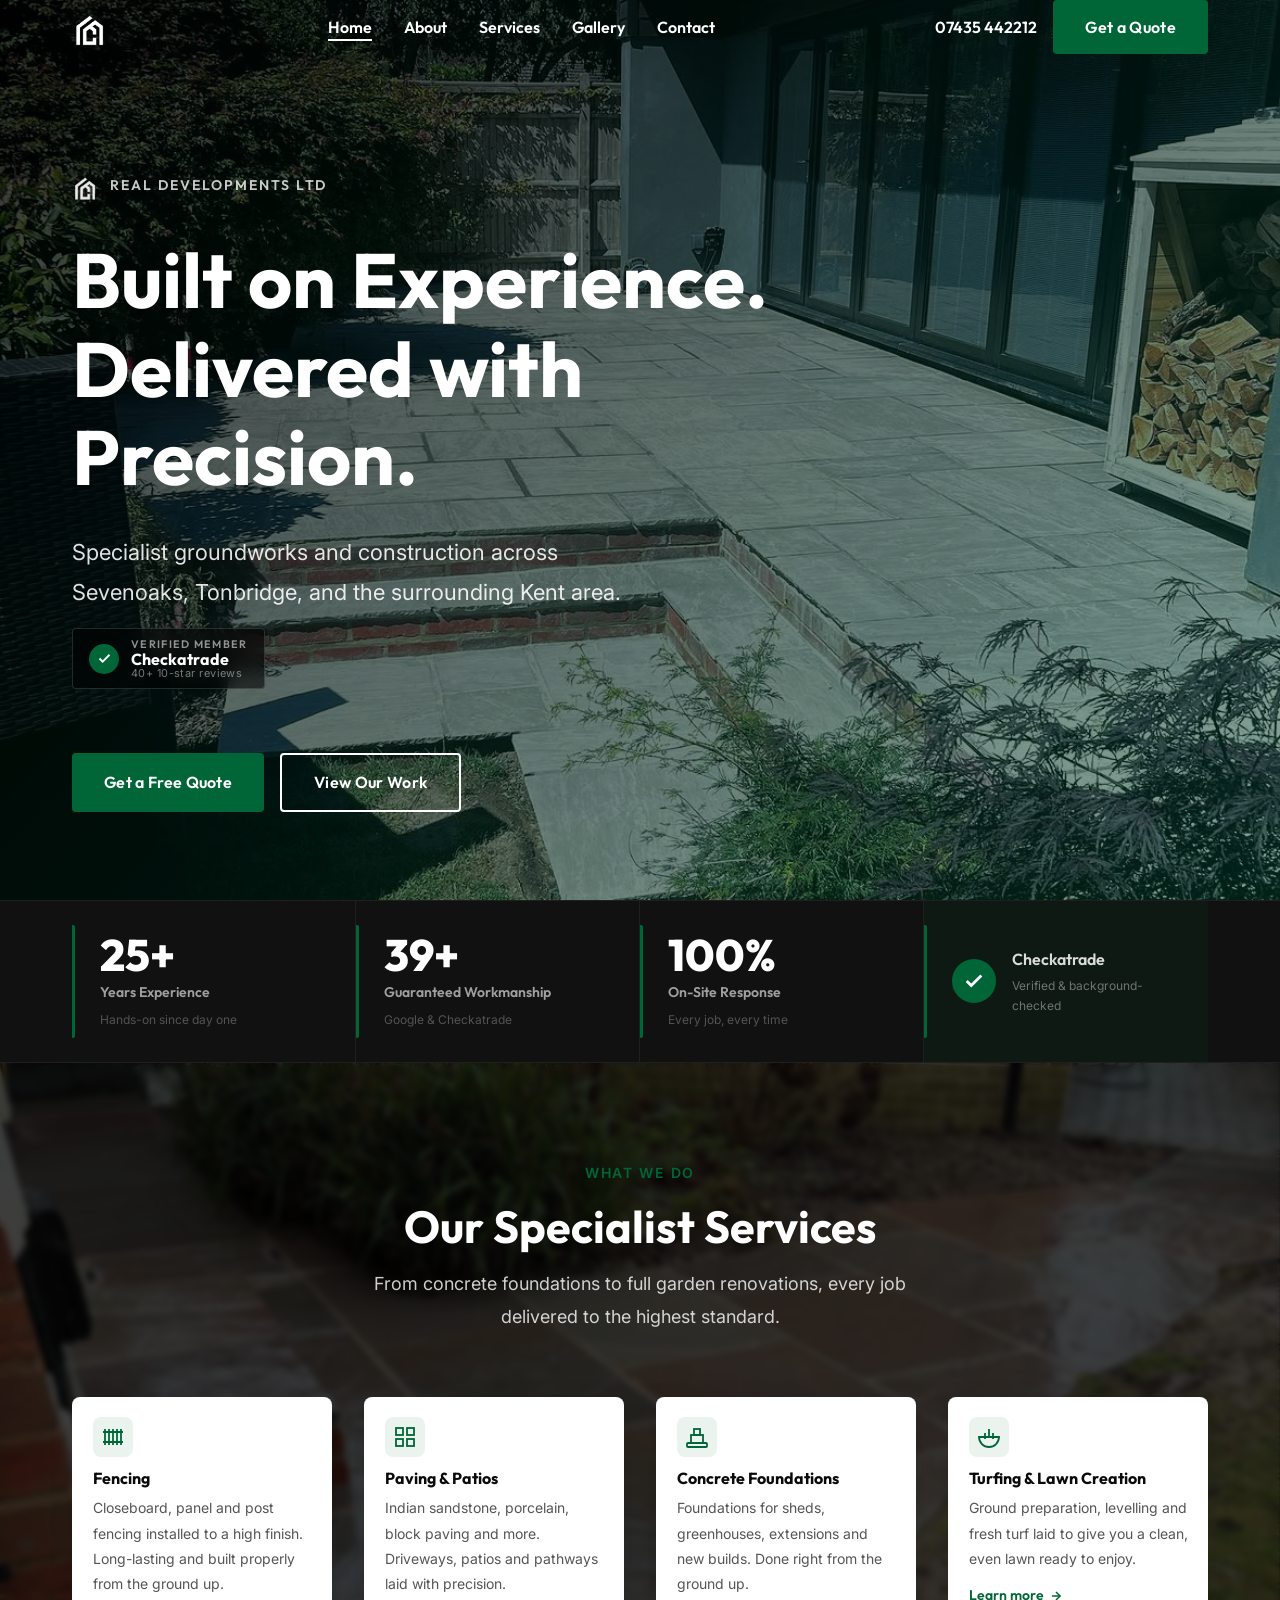
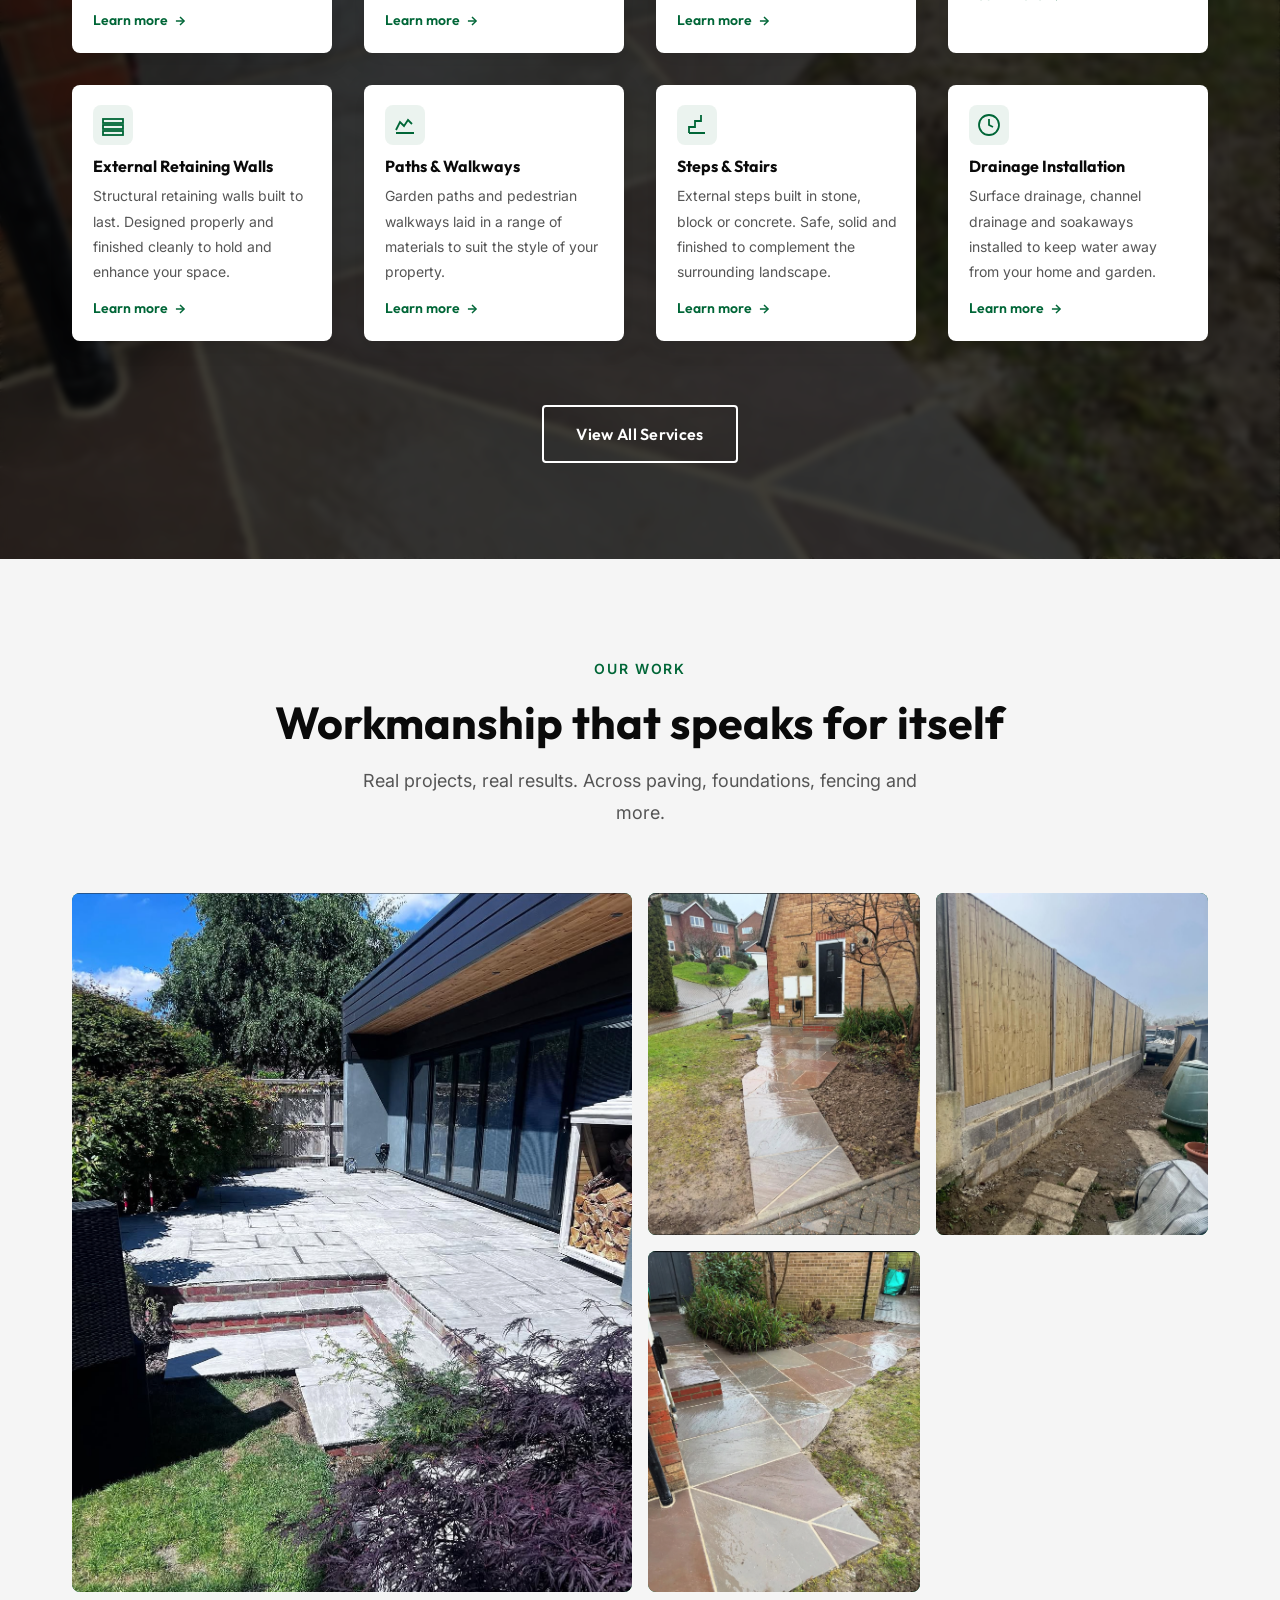
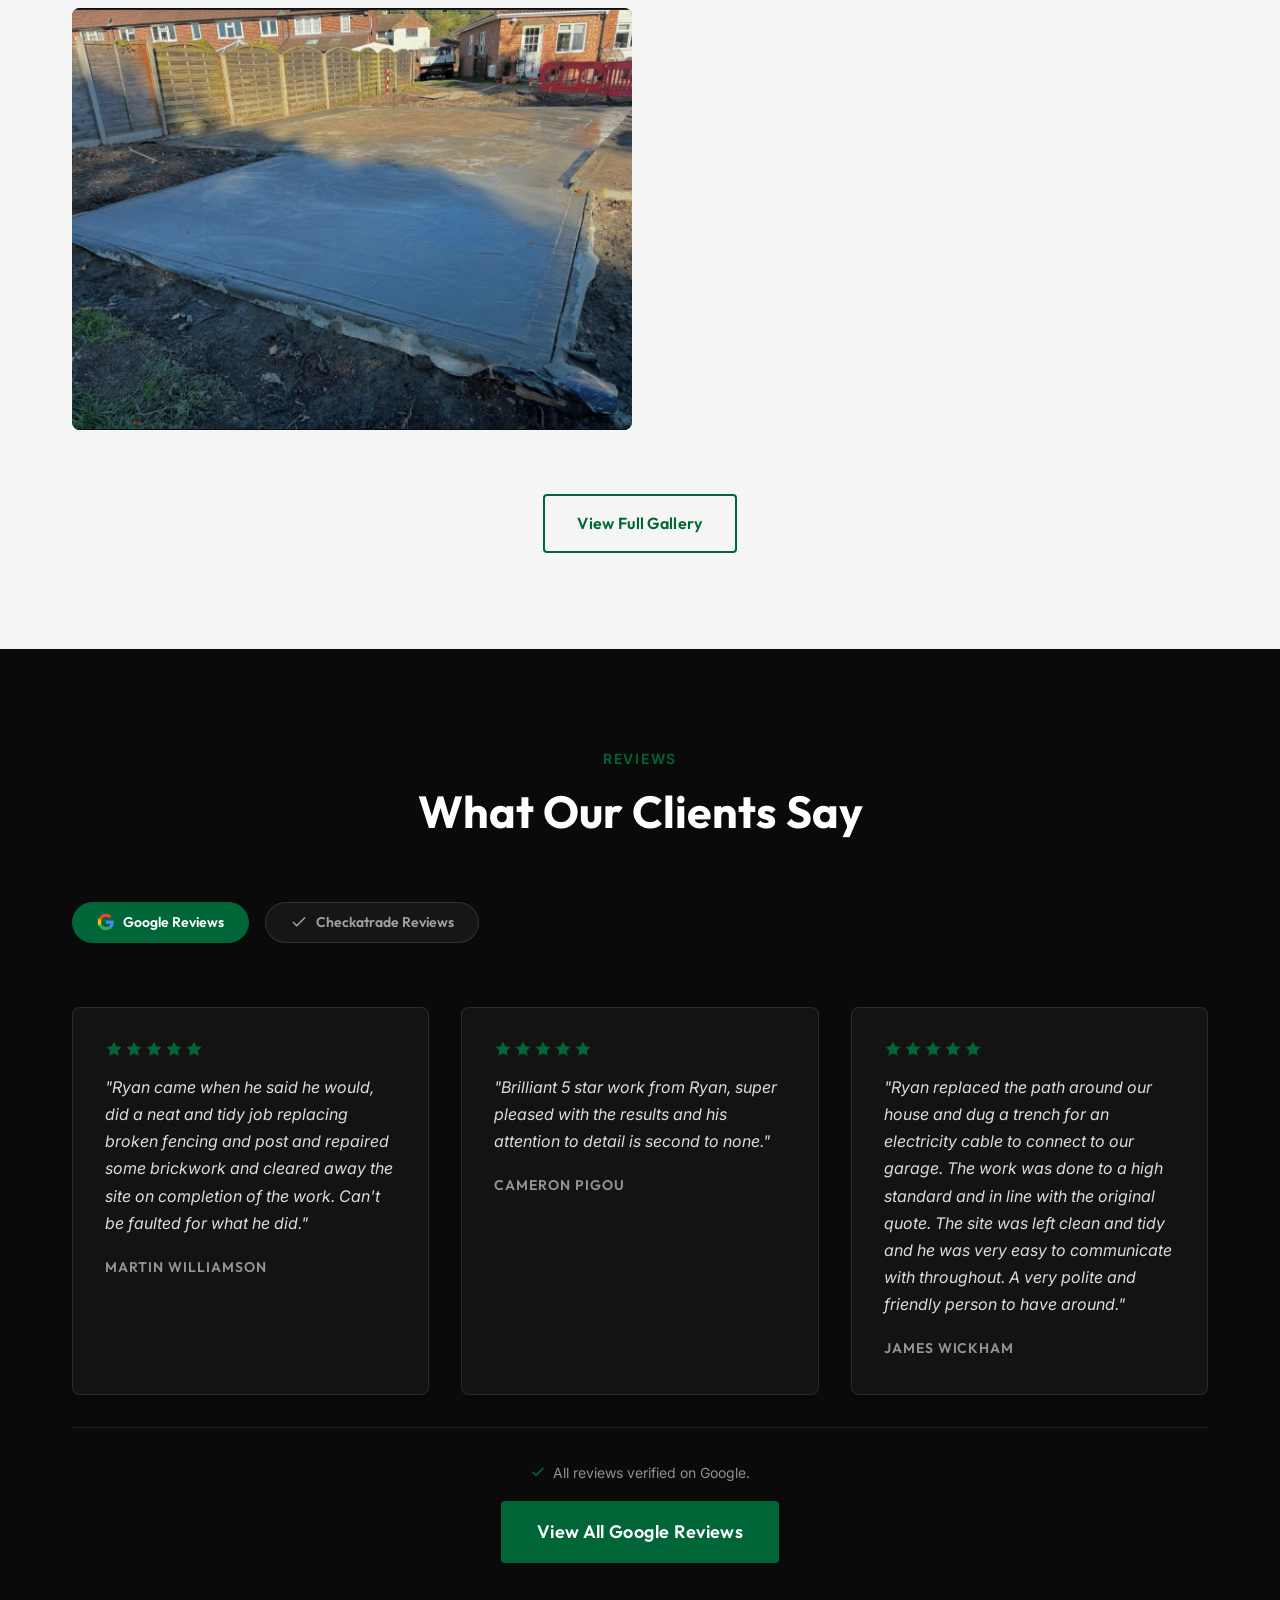
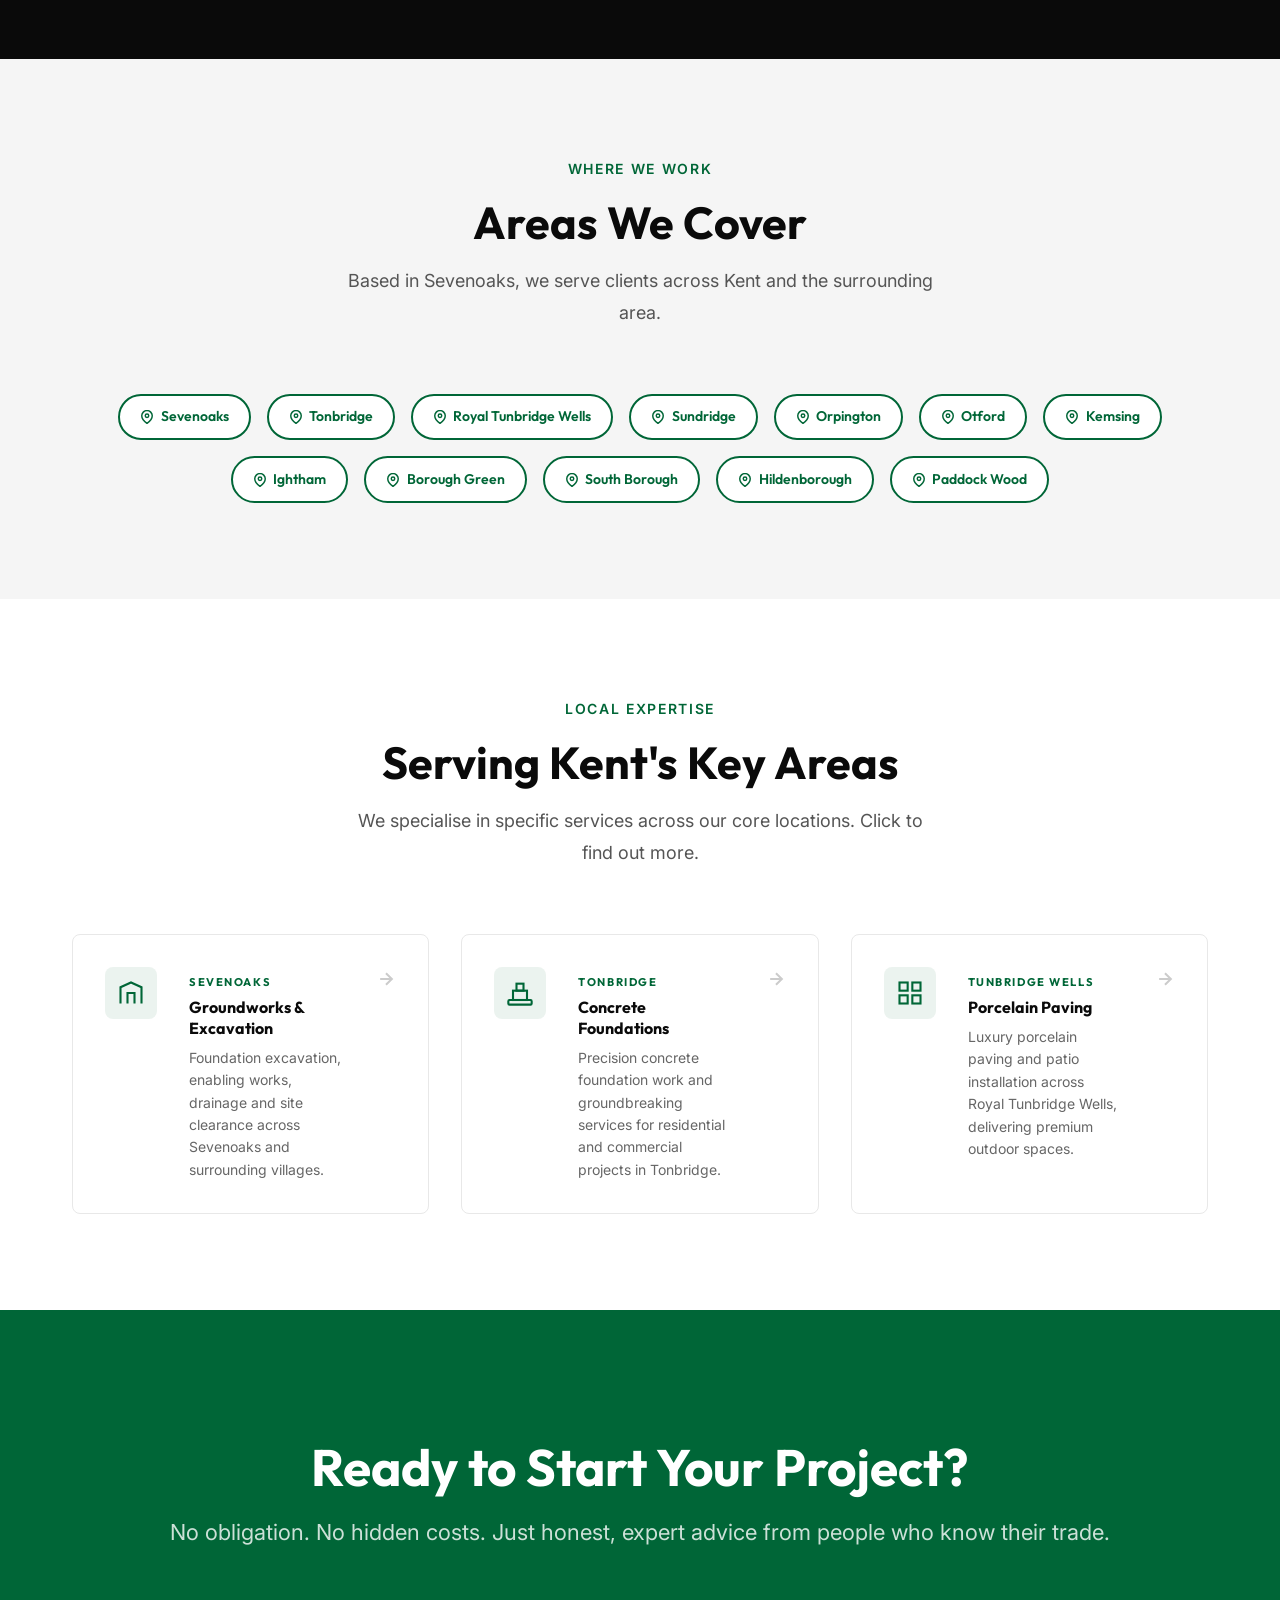
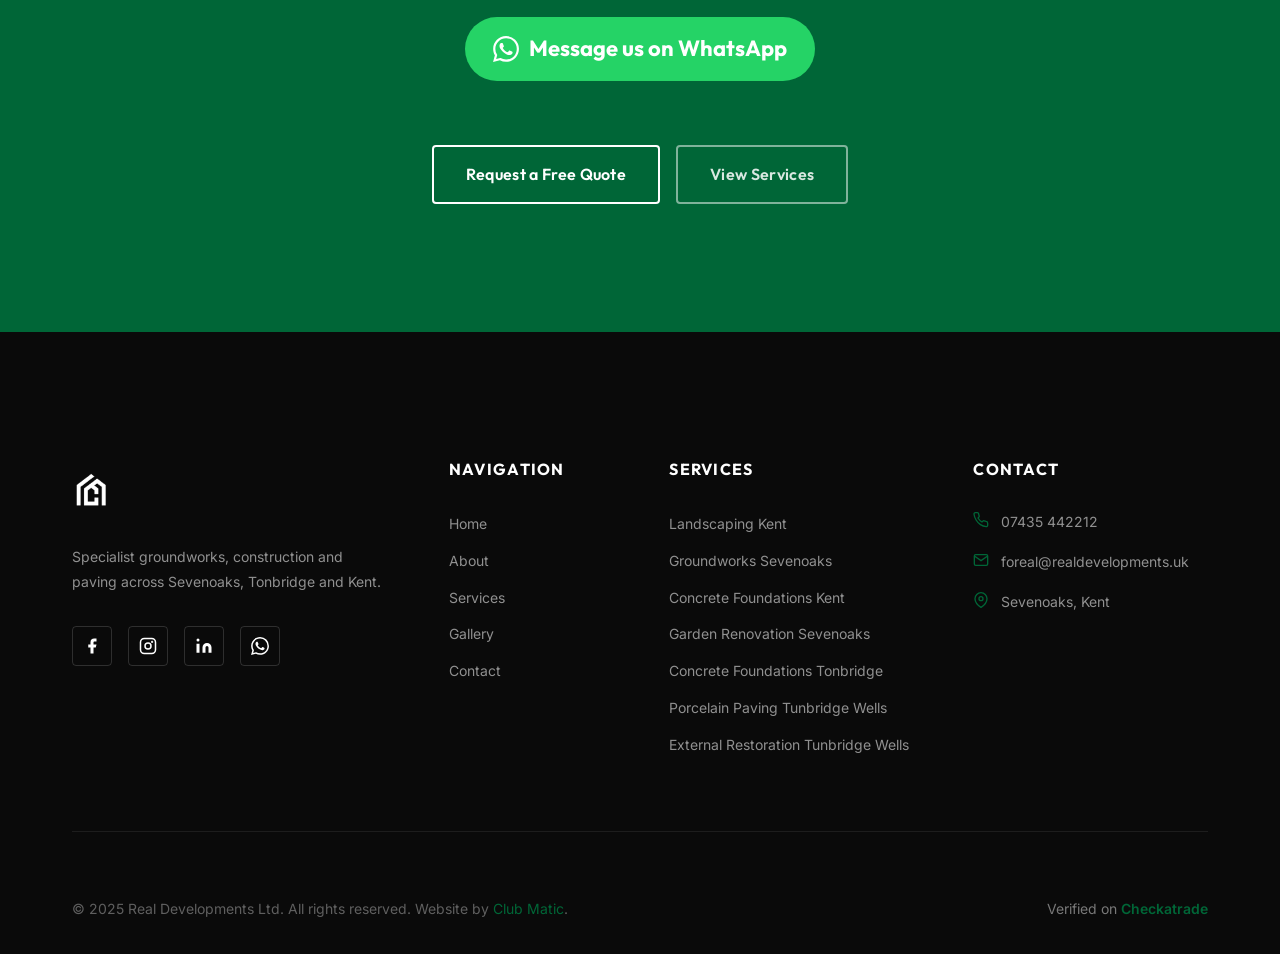
==== commit 3963ab40: "fix: add Netlify Identity widget to homepage for invite/login redirect handling" ====
--- a/index.html
+++ b/index.html
@@ -30,6 +30,8 @@
 
   <!-- Stylesheet -->
   <link rel="stylesheet" href="css/style.css?v=3">
+  <!-- Netlify Identity — required to handle invite/login redirects -->
+  <script src="https://identity.netlify.com/v1/netlify-identity-widget.js"></script>
 
   <!-- LocalBusiness + AggregateRating JSON-LD Schema -->
   <!-- NOTE: Update ratingCount and ratingValue once the site goes live with verified data -->
@@ -666,5 +668,16 @@
   </footer>
 
   <script src="js/main.js"></script>
+  <script>
+    if (window.netlifyIdentity) {
+      window.netlifyIdentity.on("init", function(user) {
+        if (!user) {
+          window.netlifyIdentity.on("login", function() {
+            document.location.href = "/admin/";
+          });
+        }
+      });
+    }
+  </script>
 </body>
 </html>
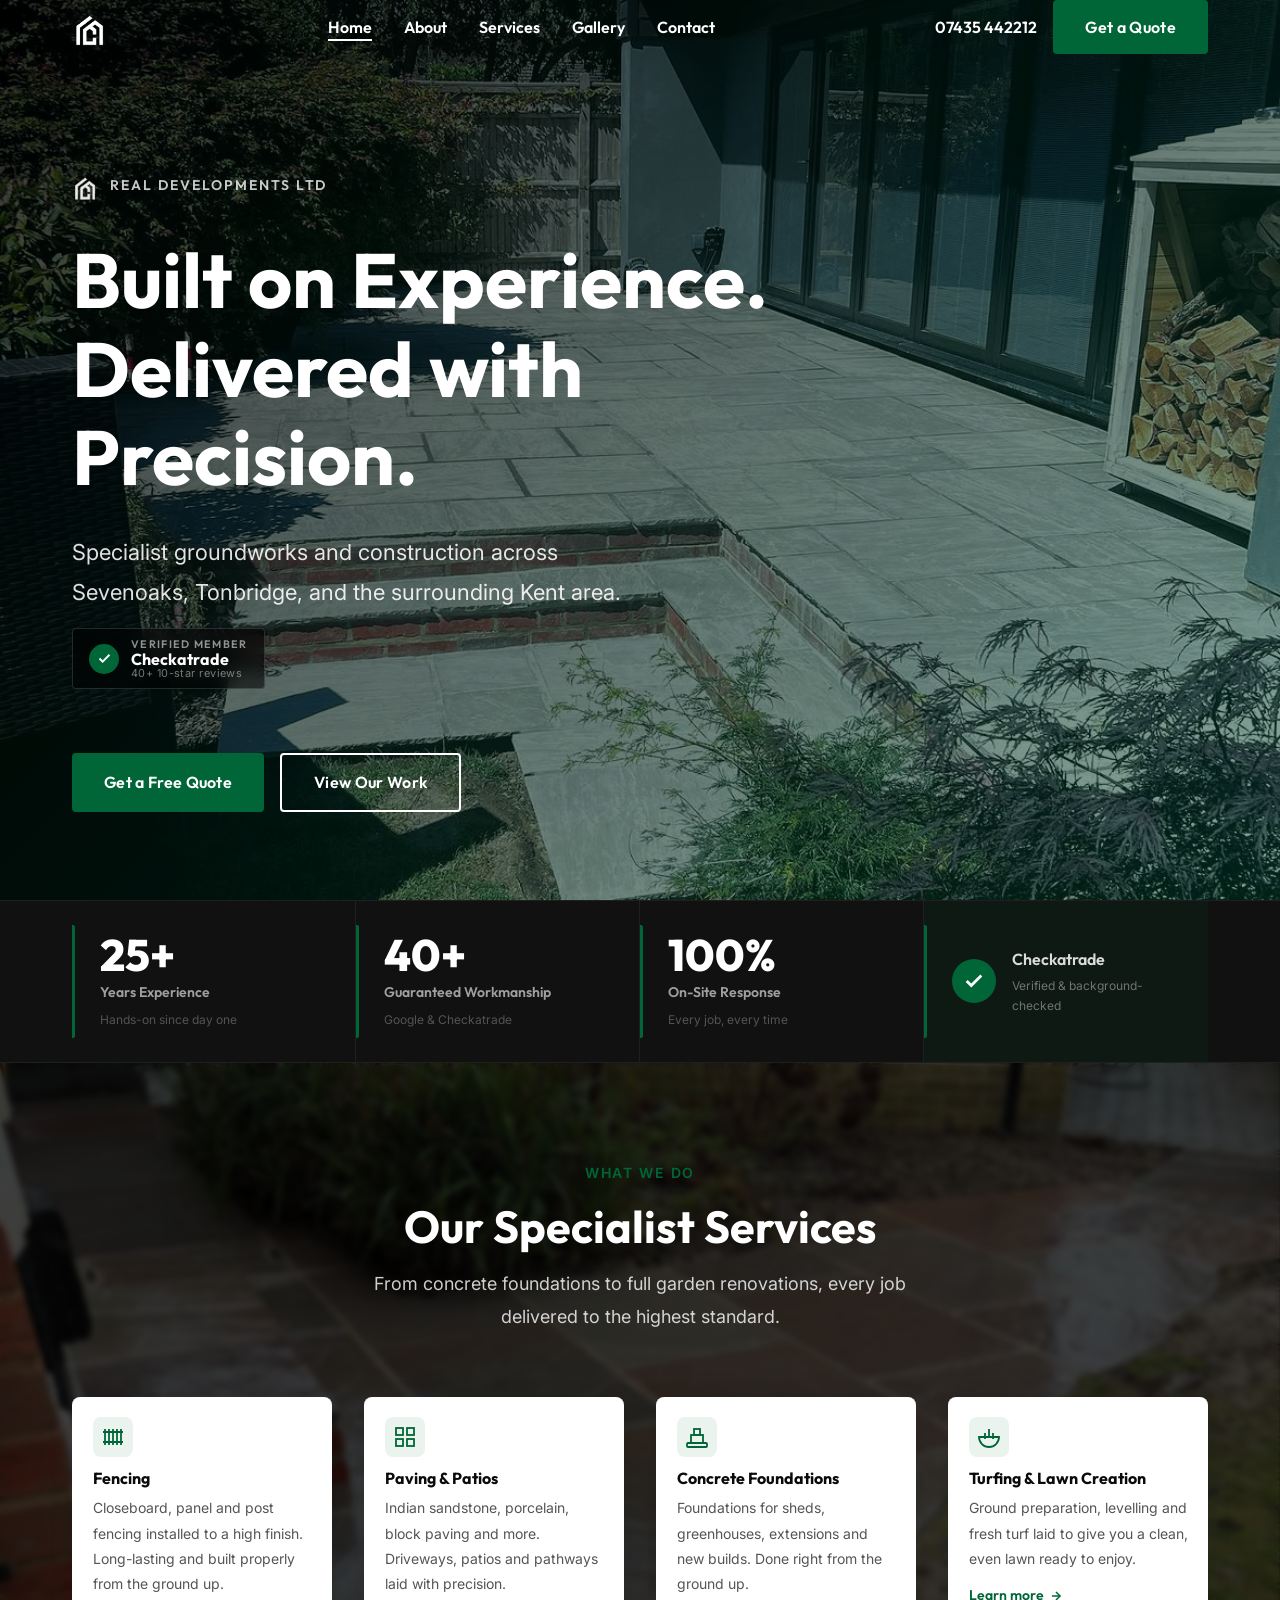
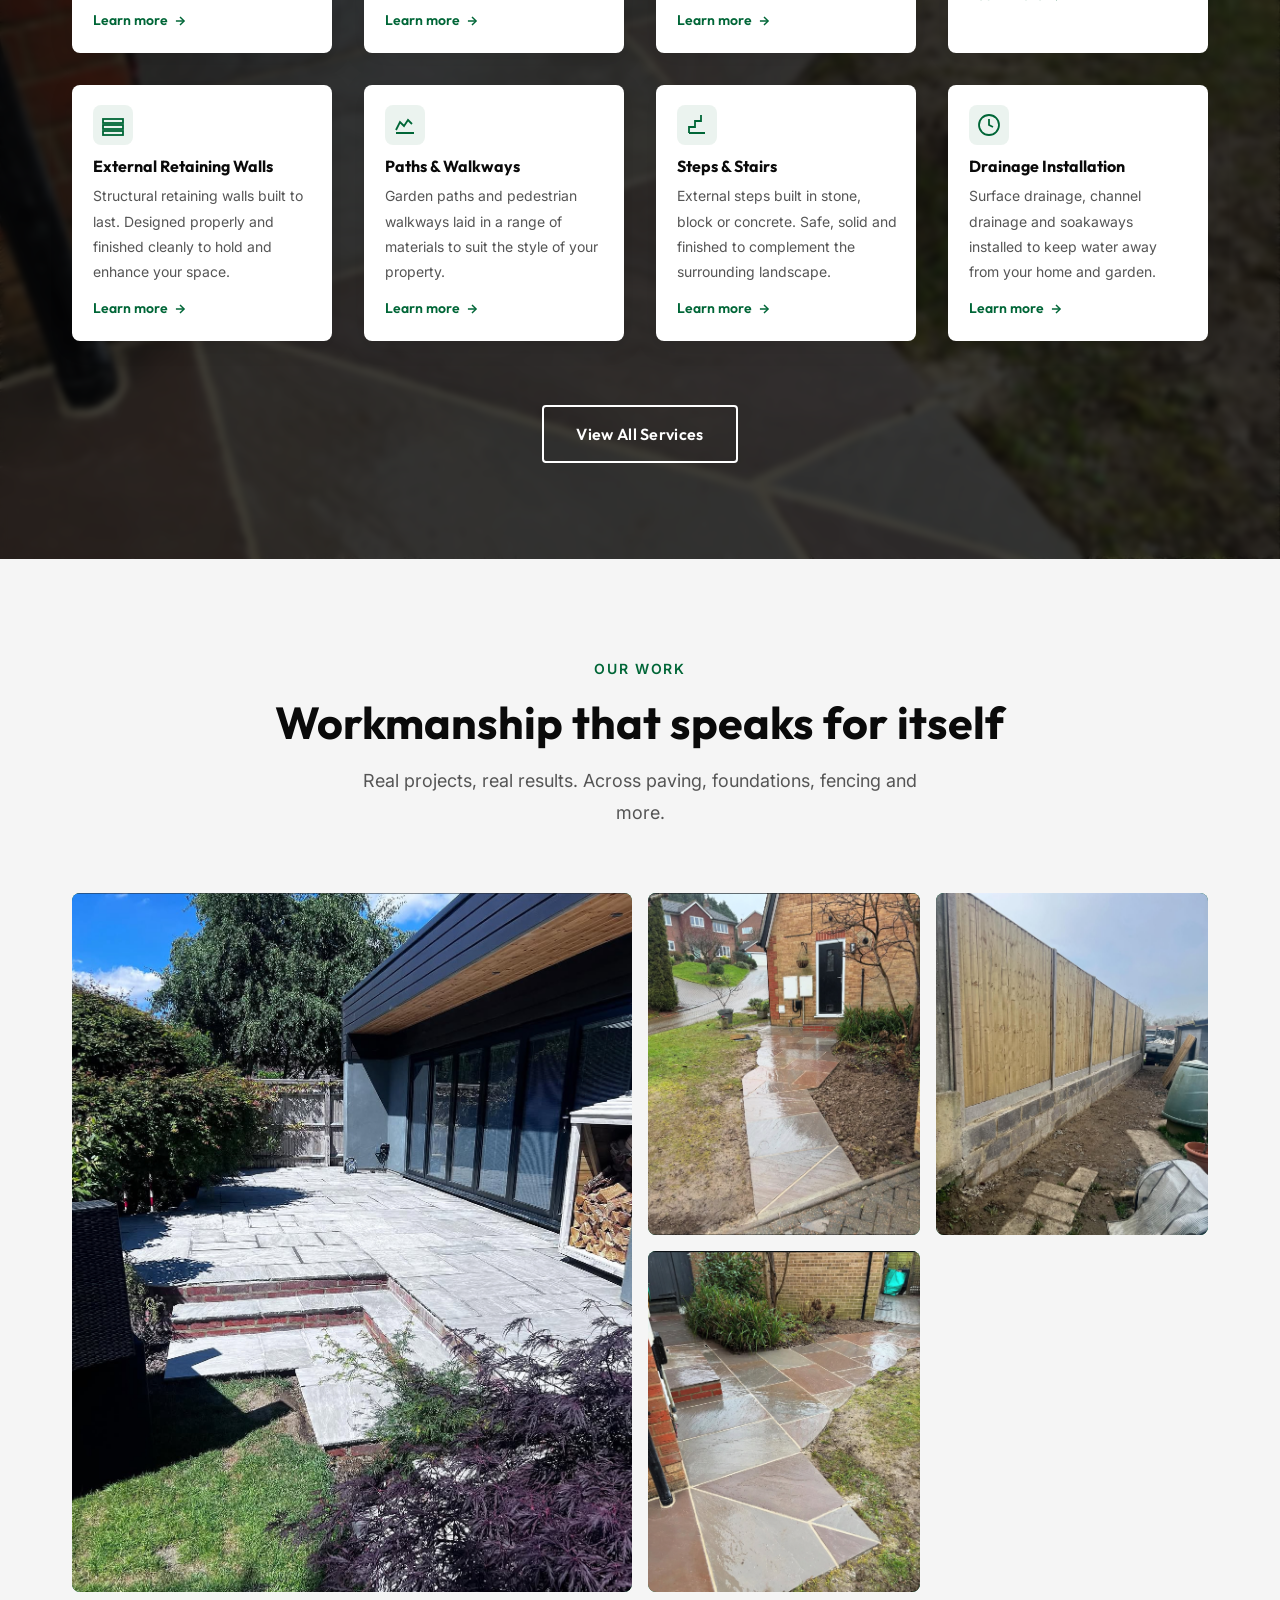
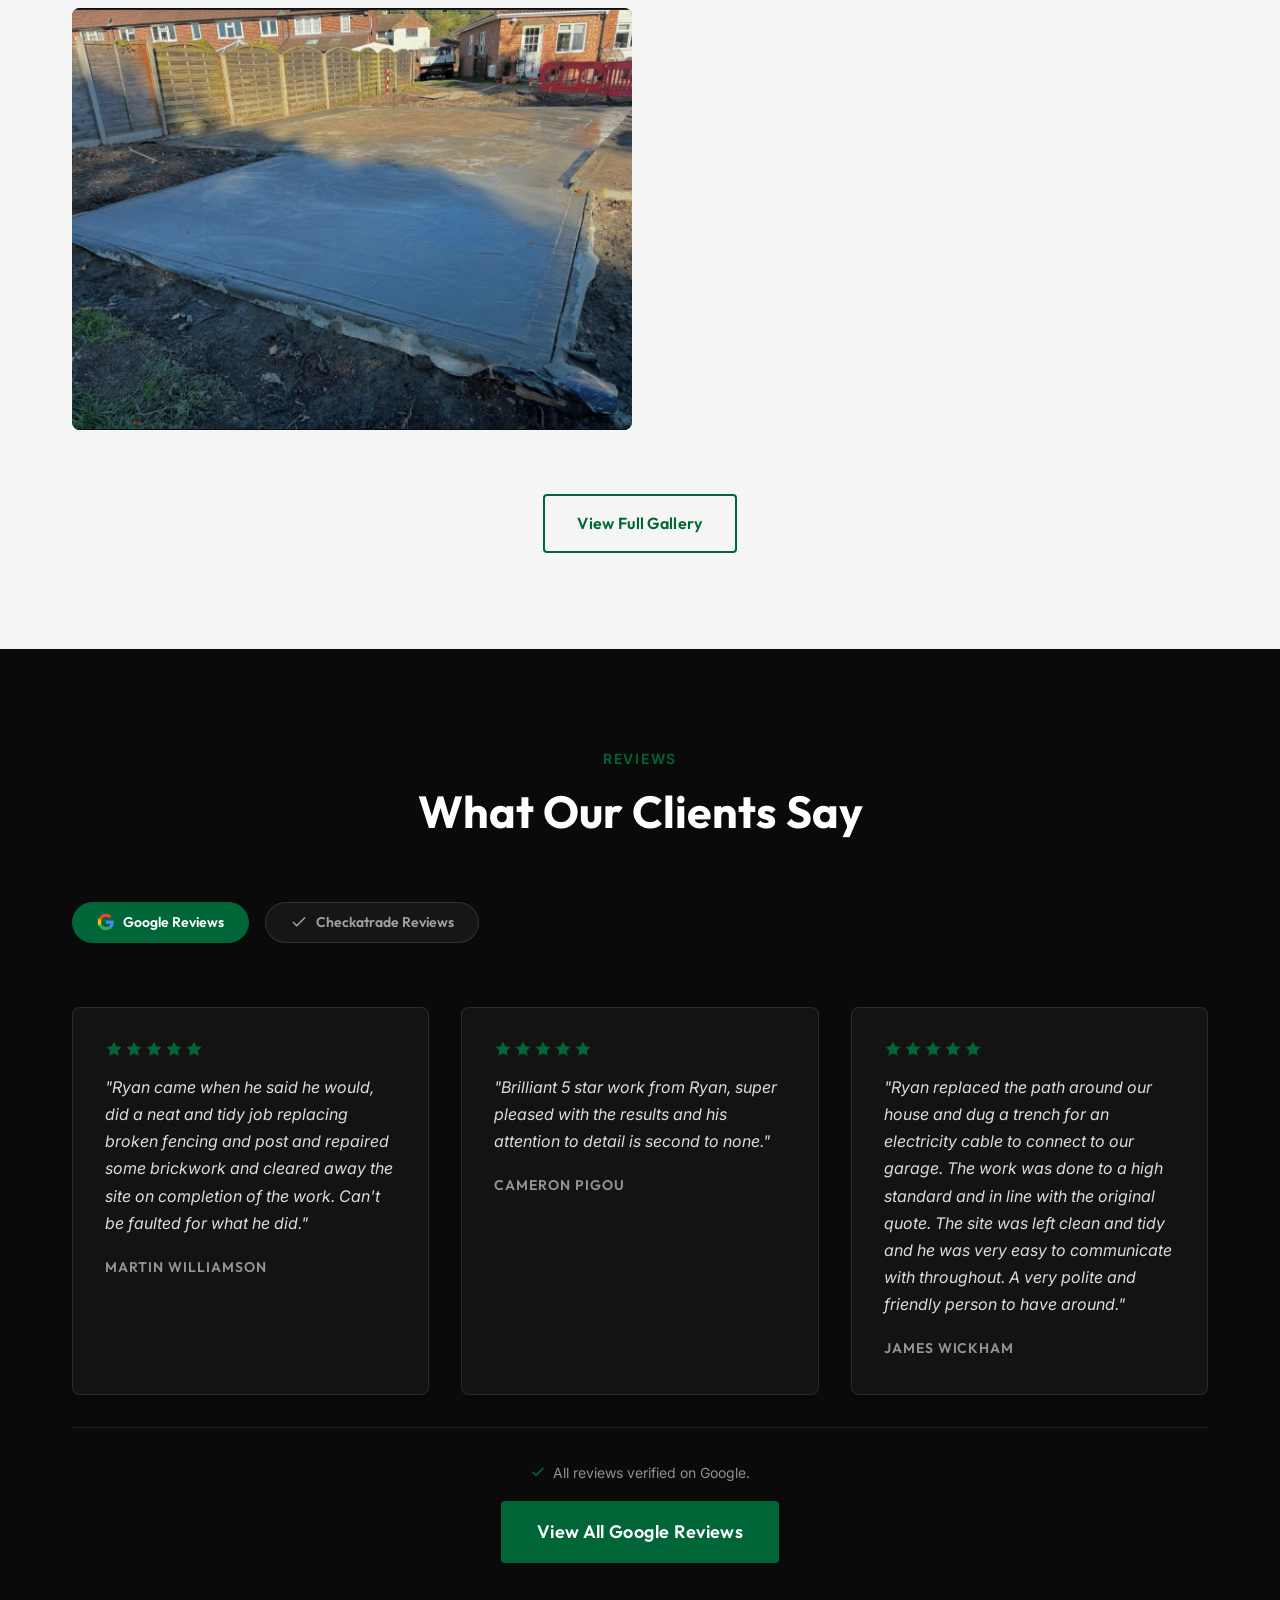
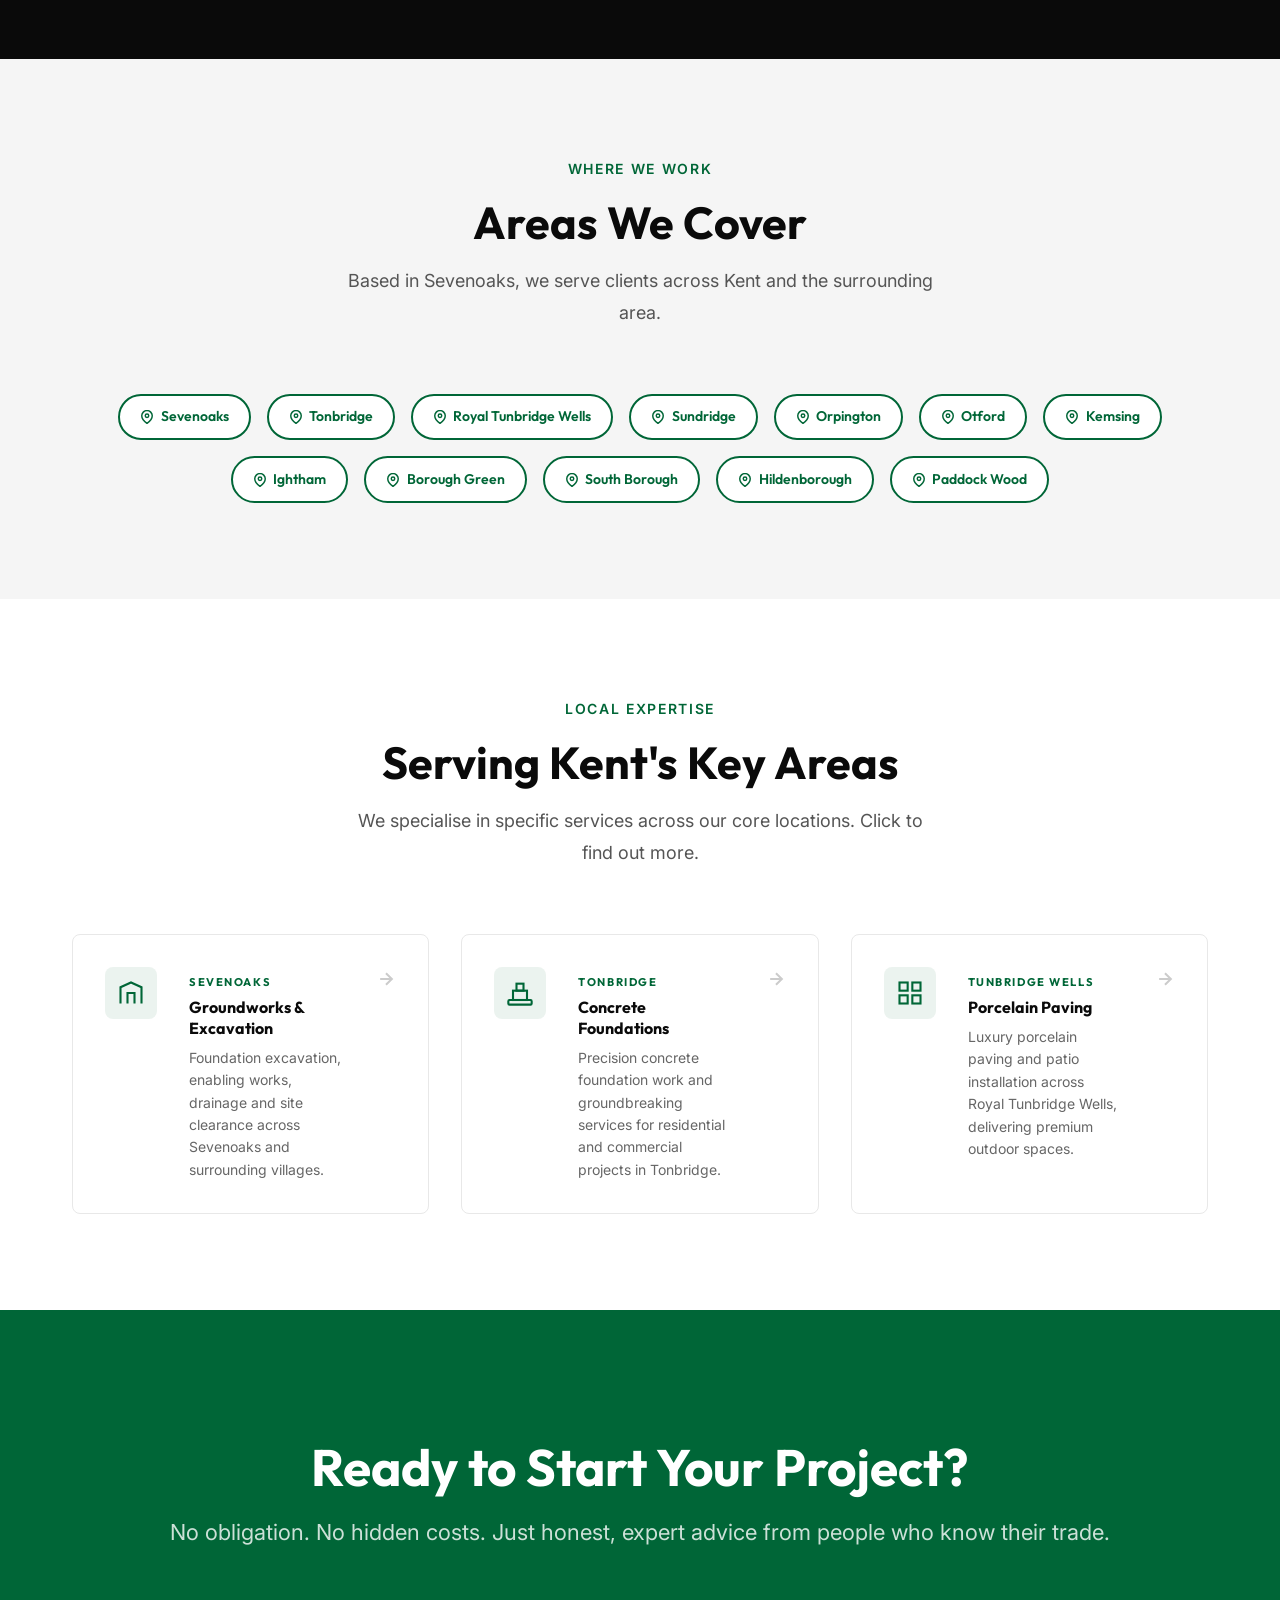
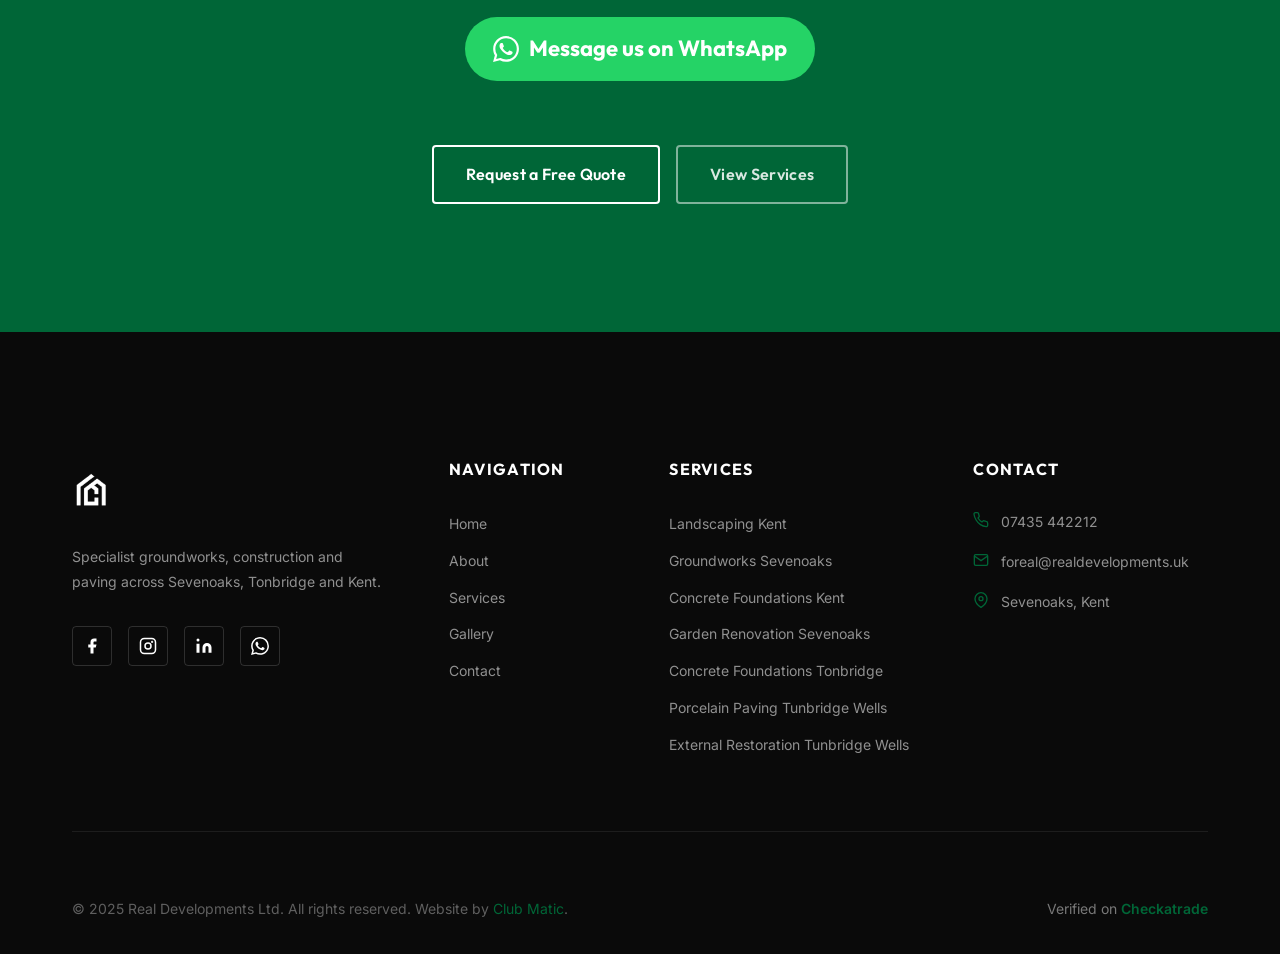
==== commit 64323cdd: "Add GA4 analytics (G-SCVH1C0V96) to all pages Co-Authored-By: Claude Sonnet 4.6 <noreply@anthropic.c" ====
--- a/index.html
+++ b/index.html
@@ -3,6 +3,14 @@
 <head>
   <meta charset="UTF-8">
   <meta name="viewport" content="width=device-width, initial-scale=1.0">
+  <!-- Google tag (gtag.js) -->
+  <script async src="https://www.googletagmanager.com/gtag/js?id=G-SCVH1C0V96"></script>
+  <script>
+    window.dataLayer = window.dataLayer || [];
+    function gtag(){dataLayer.push(arguments);}
+    gtag('js', new Date());
+    gtag('config', 'G-SCVH1C0V96');
+  </script>
   <title>Real Developments Ltd | Groundworks & Construction Sevenoaks, Kent</title>
   <meta name="description" content="Real Developments Ltd, specialist groundworks, foundations, drainage, porcelain paving and general construction across Sevenoaks, Tonbridge, Tunbridge Wells and Kent. Plan right. Work smart.">
   <meta name="keywords" content="groundworks Sevenoaks, construction Kent, foundation excavation, porcelain paving, block paving, drainage, retaining walls, landscaping Tonbridge">
